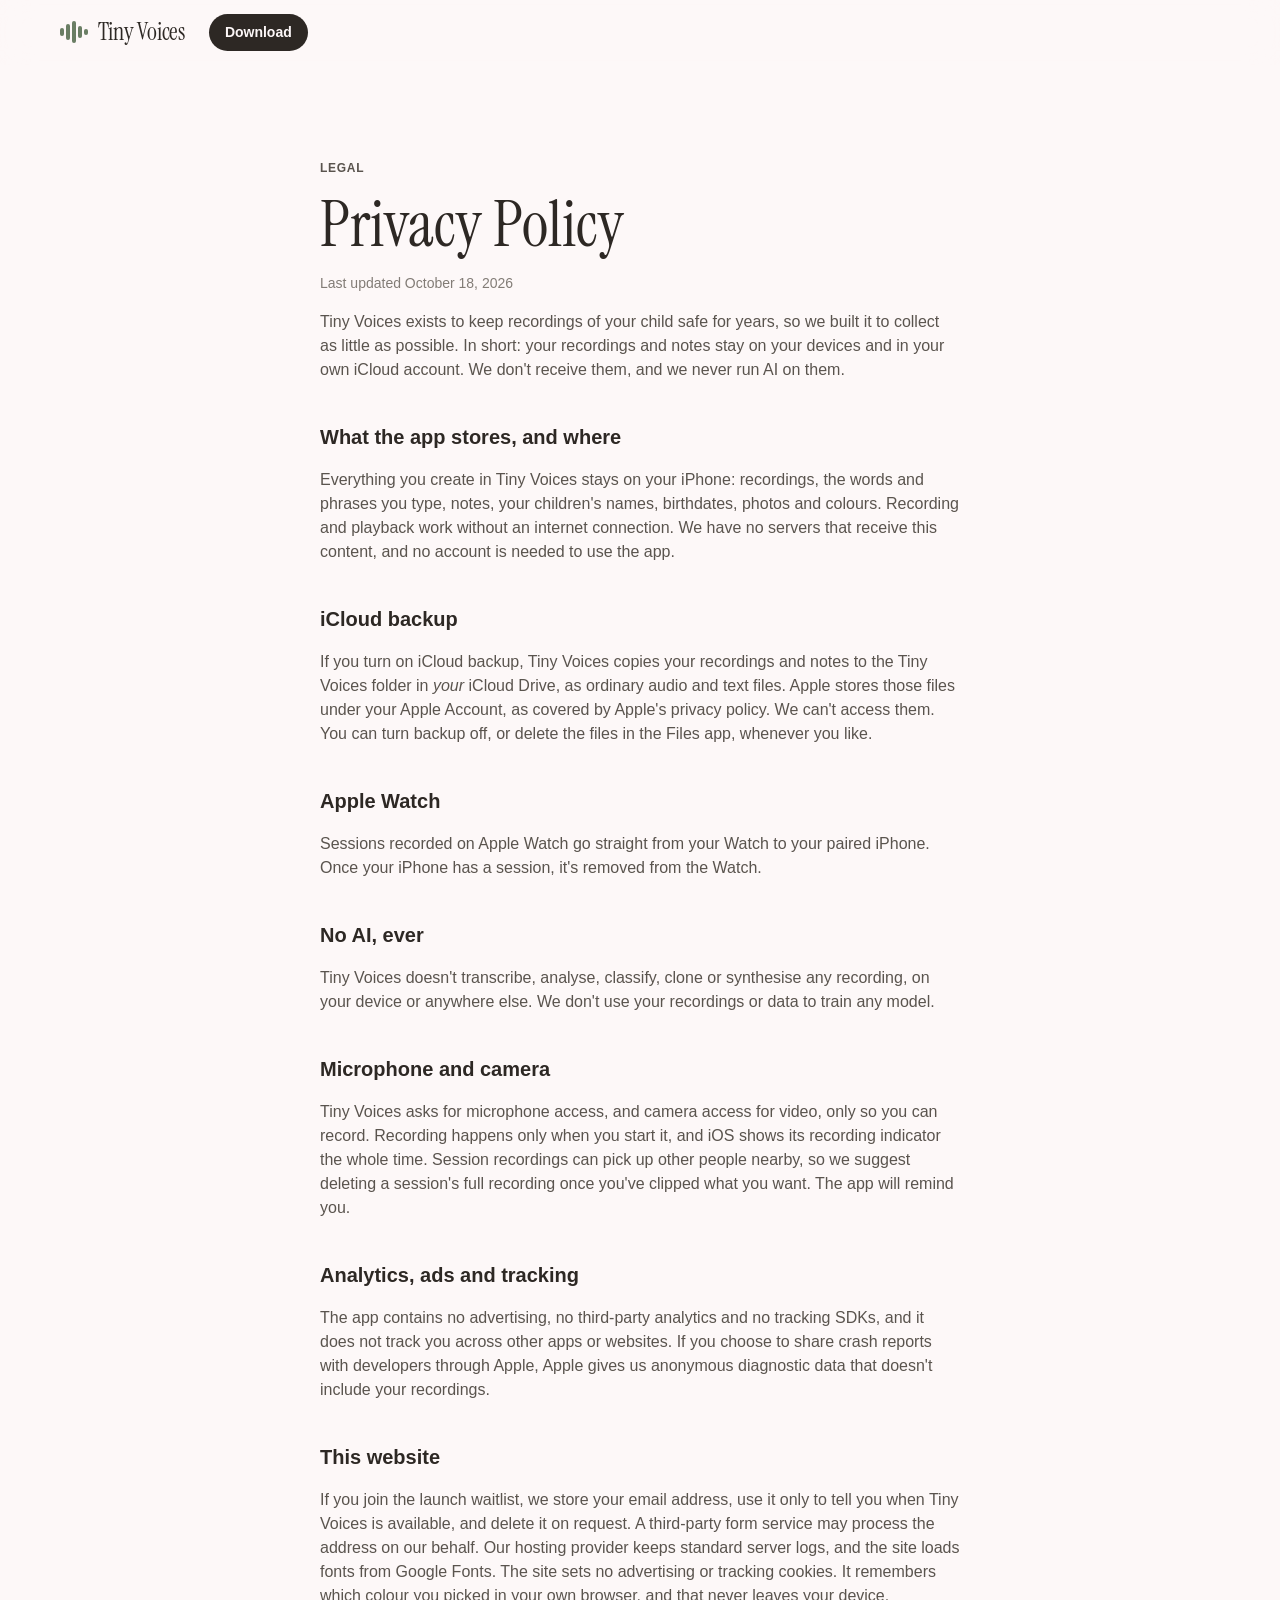
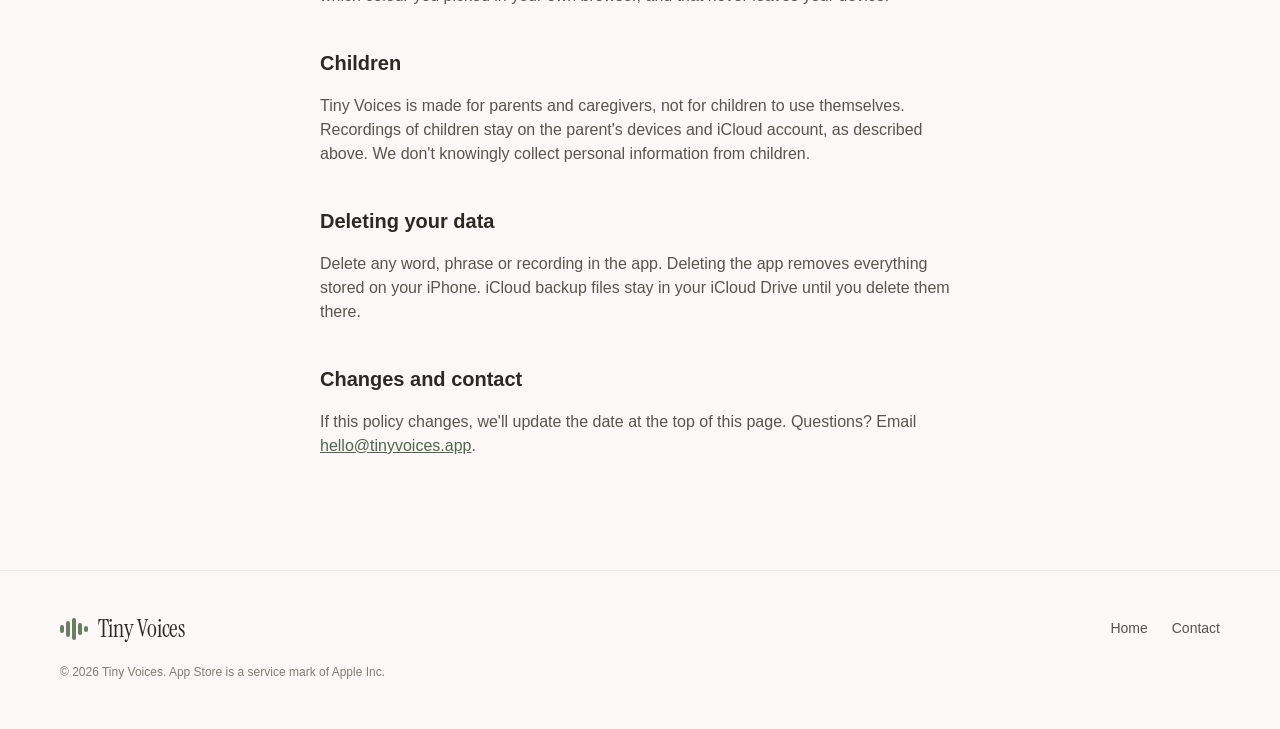
==== privacy.html @ e21d2ef2 "Initial Tiny Voices marketing micro-site Static one-pager (hero, how it works, features, privacy pro" ====
<!doctype html>
<html lang="en" data-child-theme="sage">
<head>
  <meta charset="utf-8">
  <meta name="viewport" content="width=device-width, initial-scale=1">
  <title>Privacy Policy · Tiny Voices</title>
  <meta name="description" content="How Tiny Voices handles your family's recordings and data.">
  <link rel="icon" href="assets/favicon.svg" type="image/svg+xml">
  <link rel="preconnect" href="https://fonts.googleapis.com">
  <link rel="preconnect" href="https://fonts.gstatic.com" crossorigin>
  <link href="https://fonts.googleapis.com/css2?family=Instrument+Serif:ital@0;1&display=swap" rel="stylesheet">
  <link rel="stylesheet" href="assets/tokens.css">
  <link rel="stylesheet" href="assets/site.css">
</head>
<body>
  <!-- Draft written from the product docs (PRD-008, ADR-0006, ADR-0008). Have it reviewed before the App Store submission. -->
  <header class="nav is-scrolled">
    <div class="wrap nav__inner">
      <a class="brand" href="index.html" aria-label="Tiny Voices home">
        <span class="brand__mark" aria-hidden="true"><i></i><i></i><i></i><i></i><i></i></span>
        <span class="brand__name">Tiny Voices</span>
      </a>
      <a class="nav__cta js-appstore" href="#">Download</a>
    </div>
  </header>

  <main class="legal">
    <div class="wrap legal__inner">
      <p class="eyebrow">Legal</p>
      <h1>Privacy Policy</h1>
      <p class="updated">Last updated October 18, 2026</p>

      <p>Tiny Voices exists to keep recordings of your child safe for years, so we built it to collect as little as possible. In short: your recordings and notes stay on your devices and in your own iCloud account. We don't receive them, and we never run AI on them.</p>

      <h2>What the app stores, and where</h2>
      <p>Everything you create in Tiny Voices stays on your iPhone: recordings, the words and phrases you type, notes, your children's names, birthdates, photos and colours. Recording and playback work without an internet connection. We have no servers that receive this content, and no account is needed to use the app.</p>

      <h2>iCloud backup</h2>
      <p>If you turn on iCloud backup, Tiny Voices copies your recordings and notes to the Tiny Voices folder in <em>your</em> iCloud Drive, as ordinary audio and text files. Apple stores those files under your Apple Account, as covered by Apple's privacy policy. We can't access them. You can turn backup off, or delete the files in the Files app, whenever you like.</p>

      <h2>Apple Watch</h2>
      <p>Sessions recorded on Apple Watch go straight from your Watch to your paired iPhone. Once your iPhone has a session, it's removed from the Watch.</p>

      <h2>No AI, ever</h2>
      <p>Tiny Voices doesn't transcribe, analyse, classify, clone or synthesise any recording, on your device or anywhere else. We don't use your recordings or data to train any model.</p>

      <h2>Microphone and camera</h2>
      <p>Tiny Voices asks for microphone access, and camera access for video, only so you can record. Recording happens only when you start it, and iOS shows its recording indicator the whole time. Session recordings can pick up other people nearby, so we suggest deleting a session's full recording once you've clipped what you want. The app will remind you.</p>

      <h2>Analytics, ads and tracking</h2>
      <p>The app contains no advertising, no third-party analytics and no tracking SDKs, and it does not track you across other apps or websites. If you choose to share crash reports with developers through Apple, Apple gives us anonymous diagnostic data that doesn't include your recordings.</p>

      <h2>This website</h2>
      <p>If you join the launch waitlist, we store your email address, use it only to tell you when Tiny Voices is available, and delete it on request. A third-party form service may process the address on our behalf. Our hosting provider keeps standard server logs, and the site loads fonts from Google Fonts. The site sets no advertising or tracking cookies. It remembers which colour you picked in your own browser, and that never leaves your device.</p>

      <h2>Children</h2>
      <p>Tiny Voices is made for parents and caregivers, not for children to use themselves. Recordings of children stay on the parent's devices and iCloud account, as described above. We don't knowingly collect personal information from children.</p>

      <h2>Deleting your data</h2>
      <p>Delete any word, phrase or recording in the app. Deleting the app removes everything stored on your iPhone. iCloud backup files stay in your iCloud Drive until you delete them there.</p>

      <h2>Changes and contact</h2>
      <p>If this policy changes, we'll update the date at the top of this page. Questions? Email <a class="js-contact"><span class="js-contact-text">us</span></a>.</p>
    </div>
  </main>

  <footer class="footer">
    <div class="wrap footer__inner">
      <a class="brand" href="index.html" aria-label="Tiny Voices home">
        <span class="brand__mark" aria-hidden="true"><i></i><i></i><i></i><i></i><i></i></span>
        <span class="brand__name">Tiny Voices</span>
      </a>
      <nav class="footer__links" aria-label="Footer">
        <a href="index.html">Home</a>
        <a class="js-contact" href="#">Contact</a>
      </nav>
      <p class="footer__fine">© 2026 Tiny Voices. App Store is a service mark of Apple Inc.</p>
    </div>
  </footer>

  <script src="assets/config.js"></script>
  <script src="assets/main.js"></script>
</body>
</html>
---- assets/tokens.css ----
/*
 * Tiny Voices design tokens, as CSS custom properties.
 * Source: nickm717/tiny-voices-context → design/design-tokens.json (exported from Figma).
 * The Figma file is authoritative; re-sync this file when the tokens change.
 */

:root {
  /* Surface */
  --surface-background: #FDF8F8;
  --surface-primary: #FFFEFA;
  --surface-sunken: #F5F2EE;
  --surface-fill: #EEEBE6;
  --surface-fill-strong: #E3E0DB;

  /* Border */
  --border-default: #E2DED9;
  --border-subtle: #EEEBE6;

  /* Text */
  --text-primary: #2D2824;
  --text-secondary: #5A544E;
  --text-muted: #827C76;
  --text-faint: #AAA59E;
  --text-on-action: #FDF8F8;

  /* Action */
  --action-primary: #2D2824;
  --action-primary-hover: #413C37;
  --action-primary-pressed: #504B46;
  --action-secondary: #EEEBE6;
  --action-secondary-hover: #E3E0DB;

  /* Status */
  --status-positive-fg: #487E54;
  --status-positive-bg: #E8F4EA;
  --status-attention-fg: #94702A;
  --status-attention-bg: #F8F0DE;
  --status-info-fg: #5276A4;
  --status-info-bg: #E6F0FC;
  --status-neutral-fg: #736E68;
  --status-neutral-bg: #EEECE8;

  /* Recording */
  --recording-active: #D2584A;
  --recording-active-bg: #FCE8E4;

  /* Spacing (pt → px) */
  --s-2: 2px; --s-4: 4px; --s-6: 6px; --s-8: 8px; --s-12: 12px; --s-16: 16px;
  --s-20: 20px; --s-24: 24px; --s-32: 32px; --s-40: 40px; --s-48: 48px; --s-64: 64px;

  /* Radius */
  --r-xs: 4px; --r-sm: 8px; --r-md: 12px; --r-lg: 16px; --r-xl: 20px; --r-full: 9999px;

  /* Type: SF Pro, as in the app */
  --font-sf: -apple-system, BlinkMacSystemFont, "SF Pro Text", "SF Pro Display", "Helvetica Neue", Helvetica, Arial, sans-serif;
}

/* Child theme: sage (default) / rose / slate. Named for colours, as in the app (ChildTheme). */
:root,
[data-child-theme="sage"] {
  --accent-primary: #6A7E64;
  --accent-primary-light: #E0E8DE;
  --accent-wash: #F2F6F1;
  --accent-secondary: #8E826E;
  --accent-on-surface: #52644E;
  --accent-ring: #889E82;
  --accent-badge-bg: #E8F0E6;
  --accent-badge-fg: #445840;
  --accent-waveform: #788E72;
}
[data-child-theme="rose"] {
  --accent-primary: #AC767C;
  --accent-primary-light: #F2E4E6;
  --accent-wash: #FAF3F4;
  --accent-secondary: #8C7E84;
  --accent-on-surface: #945C64;
  --accent-ring: #C0929A;
  --accent-badge-bg: #F6EAEC;
  --accent-badge-fg: #824E56;
  --accent-waveform: #B08088;
}
[data-child-theme="slate"] {
  --accent-primary: #68829E;
  --accent-primary-light: #E0EAF4;
  --accent-wash: #F1F5FA;
  --accent-secondary: #76828E;
  --accent-on-surface: #4E6884;
  --accent-ring: #86A2BE;
  --accent-badge-bg: #E6EEF8;
  --accent-badge-fg: #3E5874;
  --accent-waveform: #708EAC;
}

/* Dark appearance. Core tokens have dark values; the child-theme accents are light-only
   in the token export, so the tinted surfaces are mixed against the dark background. */
@media (prefers-color-scheme: dark) {
  :root {
    --surface-background: #1A1816;
    --surface-primary: #22201C;
    --surface-sunken: #161412;
    --surface-fill: #2C2A24;
    --surface-fill-strong: #38352F;
    --border-default: #38352F;
    --border-subtle: #2C2A24;
    --text-primary: #F5F2EE;
    --text-secondary: #BEB9B2;
    --text-muted: #8C8780;
    --text-faint: #64605A;
    --text-on-action: #1A1816;
    --action-primary: #F5F2EE;
    --action-primary-hover: #E1DCD6;
    --action-primary-pressed: #CDC8C2;
    --action-secondary: #2C2A24;
    --action-secondary-hover: #38352F;
    --status-positive-fg: #6EB478;
    --status-positive-bg: #1C2A1E;
    --status-attention-fg: #C8A555;
    --status-attention-bg: #2A2418;
    --status-info-fg: #82A8D2;
    --status-info-bg: #1A222E;
    --status-neutral-fg: #9B9690;
    --status-neutral-bg: #282622;
    --recording-active: #DC6456;
    --recording-active-bg: #321C18;
  }
  :root, [data-child-theme] {
    --accent-primary-light: color-mix(in srgb, var(--accent-primary) 30%, #1A1816);
    --accent-wash: color-mix(in srgb, var(--accent-primary) 12%, #1A1816);
    --accent-badge-bg: color-mix(in srgb, var(--accent-primary) 24%, #1A1816);
    --accent-badge-fg: color-mix(in srgb, var(--accent-primary) 45%, #F5F2EE);
    --accent-on-surface: color-mix(in srgb, var(--accent-primary) 55%, #F5F2EE);
  }
}
---- assets/site.css ----
/* Tiny Voices marketing site. Tokens come from tokens.css. */

*, *::before, *::after { box-sizing: border-box; }
html { scroll-behavior: smooth; -webkit-text-size-adjust: 100%; }
body {
  margin: 0;
  background: var(--surface-background);
  color: var(--text-primary);
  font-family: var(--font-sf);
  font-size: 16px;
  line-height: 1.5;
  -webkit-font-smoothing: antialiased;
  overflow-x: hidden;
  transition: background-color .4s ease;
}
img, svg { display: block; max-width: 100%; }
a { color: inherit; }
button { font: inherit; color: inherit; }
:focus-visible { outline: 2px solid var(--accent-primary); outline-offset: 3px; border-radius: 6px; }

:root {
  --serif: "Instrument Serif", "Iowan Old Style", Georgia, serif;
  --wrap: 1160px;
  --gutter: clamp(16px, 4vw, 40px);
  --ease: cubic-bezier(.2, .7, .2, 1);
}

.wrap { width: 100%; max-width: calc(var(--wrap) + var(--gutter) * 2); margin: 0 auto; padding: 0 var(--gutter); }
.skip { position: absolute; left: -9999px; top: 8px; background: var(--action-primary); color: var(--text-on-action); padding: 8px 12px; border-radius: var(--r-sm); z-index: 100; }
.skip:focus { left: 8px; }

/* ---------- Type ---------- */
.eyebrow {
  margin: 0 0 var(--s-16);
  font-size: 12px; line-height: 1.33; font-weight: 600; letter-spacing: .06em; text-transform: uppercase;
  color: var(--accent-on-surface);
}
.display, .title {
  font-family: var(--serif); font-weight: 400; margin: 0;
  letter-spacing: -.015em; text-wrap: balance;
}
.display { font-size: clamp(48px, 7.4vw, 92px); line-height: .98; }
.title { font-size: clamp(36px, 4.6vw, 58px); line-height: 1.02; }
.title--xl { font-size: clamp(40px, 5.6vw, 72px); }
.display em, .title em, .why__quote em { font-style: italic; color: var(--accent-on-surface); transition: color .4s ease; }
.lede { font-size: clamp(17px, 1.6vw, 20px); line-height: 1.55; color: var(--text-secondary); max-width: 34em; margin: var(--s-24) 0 0; }

/* ---------- Nav ---------- */
.nav {
  position: sticky; top: 0; z-index: 50;
  background: color-mix(in srgb, var(--surface-background) 78%, transparent);
  backdrop-filter: saturate(1.4) blur(16px); -webkit-backdrop-filter: saturate(1.4) blur(16px);
  border-bottom: 1px solid transparent; transition: border-color .3s;
}
.nav.is-scrolled { border-bottom-color: var(--border-subtle); }
.nav__inner { display: flex; align-items: center; gap: var(--s-24); height: 64px; }
.brand { display: inline-flex; align-items: center; gap: 10px; text-decoration: none; }
.brand__name { font-family: var(--serif); font-size: 24px; letter-spacing: -.01em; }
.brand__mark { display: inline-flex; align-items: center; gap: 2.5px; height: 22px; }
.brand__mark i { display: block; width: 3.5px; border-radius: 3px; background: var(--accent-primary); transition: background .4s; }
.brand__mark i:nth-child(1) { height: 8px; } .brand__mark i:nth-child(2) { height: 16px; }
.brand__mark i:nth-child(3) { height: 22px; } .brand__mark i:nth-child(4) { height: 12px; }
.brand__mark i:nth-child(5) { height: 6px; }
.nav__links { display: flex; gap: var(--s-24); margin-left: auto; }
.nav__links a { text-decoration: none; font-size: 14px; color: var(--text-secondary); transition: color .2s; }
.nav__links a:hover { color: var(--text-primary); }
.nav__cta {
  text-decoration: none; font-size: 14px; font-weight: 600;
  padding: 8px 16px; border-radius: var(--r-full);
  background: var(--action-primary); color: var(--text-on-action);
  transition: background .2s, transform .2s var(--ease);
}
.nav__cta:hover { background: var(--action-primary-hover); }
.nav__cta:active { transform: scale(.97); }
@media (max-width: 720px) { .nav__links { display: none; } .nav__cta { margin-left: auto; } }

/* ---------- Hero ---------- */
.hero { position: relative; padding: clamp(32px, 6vw, 72px) 0 var(--s-48); overflow: hidden; }
.hero__glow {
  position: absolute; inset: -20% -10% auto 30%; height: 900px; pointer-events: none;
  background:
    radial-gradient(closest-side at 60% 40%, color-mix(in srgb, var(--accent-primary-light) 90%, transparent), transparent 72%),
    radial-gradient(closest-side at 30% 70%, color-mix(in srgb, var(--recording-active-bg) 70%, transparent), transparent 70%);
  filter: blur(10px); transition: background .5s ease;
}
.hero__grid { position: relative; display: grid; grid-template-columns: 1.08fr 1fr; gap: var(--s-48); align-items: center; }
.hero__actions { display: flex; flex-wrap: wrap; align-items: center; gap: var(--s-24); margin-top: var(--s-32); }
.appstore { display: inline-block; border-radius: 10px; transition: transform .2s var(--ease), box-shadow .2s; }
.appstore img { height: 50px; width: auto; }
.appstore:hover { transform: translateY(-2px); box-shadow: 0 10px 24px -10px rgba(45,40,36,.5); }
.textlink { font-weight: 500; text-decoration: none; color: var(--accent-on-surface); border-bottom: 1px solid color-mix(in srgb, currentColor 35%, transparent); padding-bottom: 2px; }
.textlink:hover { border-bottom-color: currentColor; }
.textlink span { display: inline-block; transition: transform .2s var(--ease); }
.textlink:hover span { transform: translateX(3px); }

.theme-pick { display: flex; align-items: center; gap: var(--s-8); margin-top: var(--s-40); }
.theme-pick__label { font-size: 13px; color: var(--text-muted); margin-right: var(--s-4); }
.swatch {
  width: 30px; height: 30px; padding: 0; border-radius: 50%; border: 0; background: transparent; cursor: pointer;
  display: grid; place-items: center; box-shadow: inset 0 0 0 1.5px var(--border-default); transition: box-shadow .2s, transform .2s var(--ease);
}
.swatch span { width: 20px; height: 20px; border-radius: 50%; background: var(--c); }
.swatch:hover { transform: scale(1.08); }
.swatch[aria-checked="true"] { box-shadow: inset 0 0 0 2px var(--c, var(--accent-primary)); }
.swatch[data-theme="sage"] { --c: #6A7E64; } .swatch[data-theme="rose"] { --c: #AC767C; } .swatch[data-theme="slate"] { --c: #68829E; }

.hero__stage { position: relative; height: 640px; display: grid; place-items: center; }
.phone--hero { transform: rotate(4deg); animation: bob 7s ease-in-out infinite; }
@keyframes bob { 0%,100% { transform: rotate(4deg) translateY(0); } 50% { transform: rotate(3deg) translateY(-10px); } }

.float-card {
  position: absolute; margin: 0; display: flex; align-items: center; gap: 12px;
  padding: 12px 16px 12px 12px; border-radius: var(--r-lg);
  background: var(--surface-primary); border: 1px solid var(--border-subtle);
  box-shadow: 0 1px 2px rgba(45,40,36,.05), 0 18px 40px -16px rgba(45,40,36,.28);
  z-index: 3;
}
.float-card__word { font-family: var(--serif); font-size: 22px; line-height: 1.1; }
.float-card__meta { display: flex; align-items: center; gap: 6px; font-size: 12px; color: var(--text-muted); margin-top: 4px; }
.float-card--a { left: -6%; top: 70%; animation: drift 8s ease-in-out infinite; }
.float-card--b { right: -8%; top: 30%; animation: drift 9s ease-in-out -3s infinite; }
.float-card--c { left: 4%; top: 12%; padding: 10px 14px; animation: drift 10s ease-in-out -5s infinite; }
.float-card--c .float-card__meta { margin: 0; }
@keyframes drift { 0%,100% { translate: 0 0; } 50% { translate: 0 -12px; } }

.badge {
  display: inline-block; font-size: 11px; font-weight: 600; line-height: 1; padding: 4px 7px; border-radius: var(--r-full);
  background: var(--accent-badge-bg); color: var(--accent-badge-fg);
}
.badge--info { background: var(--status-info-bg); color: var(--status-info-fg); }

/* Play button */
.play {
  flex: none; width: 36px; height: 36px; border-radius: 50%; border: 0; padding: 0; cursor: default;
  background: var(--accent-primary-light); display: grid; place-items: center; transition: background .4s;
}
.play span { width: 0; height: 0; margin-left: 3px; border-style: solid; border-width: 7px 0 7px 11px; border-color: transparent transparent transparent var(--accent-on-surface); }
.play--on { background: var(--accent-primary); }
.play--on span { margin: 0; width: 10px; height: 12px; border: 0; border-left: 3.5px solid var(--text-on-action); border-right: 3.5px solid var(--text-on-action); }

/* Entry strip */
.entry-strip {
  list-style: none; margin: var(--s-32) 0 0; padding: 14px 20px;
  display: flex; flex-wrap: wrap; align-items: center; gap: 10px 28px;
  border: 1px solid var(--border-default); border-radius: var(--r-full);
  background: color-mix(in srgb, var(--surface-primary) 70%, transparent);
  font-size: 14px; font-weight: 500; color: var(--text-secondary);
}
.entry-strip li { display: inline-flex; align-items: center; gap: 8px; }
.entry-strip .ico { color: var(--accent-on-surface); }
.entry-strip__note { margin-left: auto; font-family: var(--serif); font-style: italic; font-size: 19px; font-weight: 400; color: var(--text-primary); }
@media (max-width: 720px) { .entry-strip { border-radius: var(--r-xl); } .entry-strip__note { margin-left: 0; width: 100%; } }

/* ---------- Why ---------- */
.why { padding: clamp(72px, 12vw, 160px) 0; }
.why__inner { max-width: 980px; text-align: center; }
.why__quote { font-family: var(--serif); font-size: clamp(30px, 4vw, 50px); line-height: 1.14; letter-spacing: -.01em; margin: 0; text-wrap: balance; }
.why__body { color: var(--text-secondary); font-size: 18px; max-width: 36em; margin: var(--s-32) auto 0; }

/* ---------- Section head ---------- */
.section-head { max-width: 720px; margin-bottom: var(--s-48); }

/* ---------- How ---------- */
.how { padding: var(--s-64) 0 clamp(72px, 10vw, 140px); }
.steps { list-style: none; margin: 0; padding: 0; display: grid; grid-template-columns: repeat(3, 1fr); gap: var(--s-24); }
.step {
  position: relative; padding: var(--s-24); border-radius: 28px;
  background: var(--surface-primary); border: 1px solid var(--border-subtle);
}
.step h3 { font-size: 20px; line-height: 1.25; font-weight: 600; margin: var(--s-8) 0 var(--s-8); }
.step p { margin: 0; color: var(--text-secondary); font-size: 15px; }
.step__n { font-family: var(--serif); font-style: italic; font-size: 20px; color: var(--accent-on-surface); }
.step__art {
  height: 190px; border-radius: var(--r-xl); margin-bottom: var(--s-20);
  background: var(--accent-wash); display: grid; place-items: center; position: relative; overflow: hidden; transition: background .4s;
}
.tap-btn { width: 76px; height: 76px; border-radius: 50%; background: var(--recording-active); display: grid; place-items: center; color: #fff; position: relative; z-index: 1; box-shadow: 0 10px 24px -8px color-mix(in srgb, var(--recording-active) 70%, transparent); }
.tap-btn .ico { width: 28px; height: 28px; }
.tap-ring { position: absolute; width: 76px; height: 76px; border-radius: 50%; border: 2px solid var(--recording-active); animation: ring 2.4s var(--ease) infinite; }
@keyframes ring { from { transform: scale(1); opacity: .7; } to { transform: scale(2.2); opacity: 0; } }
.field { width: 78%; background: var(--surface-primary); border: 1.5px solid var(--accent-primary); border-radius: var(--r-md); padding: 10px 14px; display: flex; flex-direction: column; box-shadow: 0 0 0 4px color-mix(in srgb, var(--accent-primary) 16%, transparent); }
.field__label { font-size: 11px; color: var(--text-muted); }
.field__val { font-size: 17px; font-weight: 500; }
.caret { display: inline-block; width: 2px; height: 18px; background: var(--accent-primary); margin-left: 2px; vertical-align: -3px; animation: blink 1s steps(1) infinite; }
@keyframes blink { 50% { opacity: 0; } }
.step__art--name { grid-template-rows: auto auto; align-content: center; gap: 14px; }
.seg { display: inline-flex; background: var(--surface-fill); border-radius: 9px; padding: 2px; font-size: 13px; font-weight: 500; justify-self: center; }
.seg span { padding: 5px 16px; border-radius: 7px; color: var(--text-secondary); }
.seg .is-on { background: var(--surface-primary); color: var(--text-primary); box-shadow: 0 1px 3px rgba(0,0,0,.1); }
.row-mini { width: 86%; display: flex; align-items: center; gap: 12px; background: var(--surface-primary); padding: 12px; border-radius: var(--r-lg); box-shadow: 0 10px 30px -14px rgba(45,40,36,.3); }
.row-mini b { display: block; font-weight: 600; font-size: 16px; } .row-mini small { color: var(--text-muted); font-size: 12px; }
.row-mini .mini-wave { margin-left: auto; }
@media (max-width: 900px) { .steps { grid-template-columns: 1fr; } }

/* ---------- Waveforms ---------- */
.wave, .mini-wave { display: flex; align-items: center; gap: 3px; }
.wave i, .mini-wave i { display: block; flex: none; width: 3px; border-radius: 3px; background: var(--accent-waveform); height: calc(var(--h) * 100%); transition: background .4s; }
.mini-wave { height: 22px; gap: 2px; }
.mini-wave i { width: 2.5px; }
.wave--live i, .mini-wave--live i { animation: eq 1.1s ease-in-out infinite alternate; animation-delay: var(--d); transform-origin: center; }
@keyframes eq { from { transform: scaleY(.35); } to { transform: scaleY(1); } }
@media (prefers-reduced-motion: reduce) {
  *, *::before, *::after { animation: none !important; transition: none !important; }
  html { scroll-behavior: auto; }
}

/* ---------- Phone mockup ---------- */
.phone {
  --pw: 300px;
  position: relative; width: var(--pw); aspect-ratio: 9 / 19.5; flex: none;
  border-radius: 52px; padding: 11px;
  background: linear-gradient(145deg, #4a4540, #1d1a17 40%, #34302b);
  box-shadow: 0 0 0 1.5px #0f0d0b, inset 0 0 0 1.5px rgba(255,255,255,.12), 0 50px 80px -30px rgba(45,40,36,.55), 0 30px 40px -30px rgba(45,40,36,.4);
}
.phone__screen {
  position: relative; width: 100%; height: 100%; border-radius: 42px; overflow: hidden;
  background: var(--surface-background); color: var(--text-primary);
  font-size: 13px; line-height: 1.35;
  display: flex; flex-direction: column;
}
.statusbar { display: flex; align-items: center; justify-content: space-between; height: 46px; padding: 0 26px 0 30px; font-weight: 600; font-size: 14px; flex: none; }
.statusbar span:first-child { width: 50px; }
.statusbar--light { color: #fff; }
.island { width: 92px; height: 27px; border-radius: 20px; background: #000; display: flex; align-items: center; justify-content: space-between; padding: 0 10px; }
.island--live { width: 112px; }
.island .rec__dot { width: 7px; height: 7px; }
.island .mini-wave { height: 12px; }
.island .mini-wave i { width: 2px; animation: eq .9s ease-in-out infinite alternate; animation-delay: var(--d); }
.sb-icons { width: 50px; height: 11px; background:
  linear-gradient(currentColor, currentColor) 0 100% / 3px 40% no-repeat,
  linear-gradient(currentColor, currentColor) 4.5px 100% / 3px 60% no-repeat,
  linear-gradient(currentColor, currentColor) 9px 100% / 3px 80% no-repeat,
  linear-gradient(currentColor, currentColor) 13.5px 100% / 3px 100% no-repeat;
  position: relative; }
.sb-icons::after { content: ""; position: absolute; right: 0; top: 0; width: 22px; height: 11px; border-radius: 3px; border: 1.2px solid currentColor; opacity: .9; background: linear-gradient(currentColor, currentColor) 1.5px 1.5px / 15px 6px no-repeat; }

.avatar { width: 24px; height: 24px; border-radius: 50%; display: inline-grid; place-items: center; background: var(--accent-primary); color: var(--text-on-action); font-weight: 600; font-size: 12px; transition: background .4s; }
.avatar--lg { width: 38px; height: 38px; font-size: 16px; }

/* Recording screen */
.screen-record { align-items: center; }
.rec__top { margin-top: 10px; }
.rec__child { display: inline-flex; align-items: center; gap: 8px; padding: 4px 12px 4px 4px; border-radius: var(--r-full); background: var(--surface-fill); font-weight: 500; font-size: 13px; }
.rec__label { margin-top: 64px; display: flex; align-items: center; gap: 8px; font-weight: 600; color: var(--recording-active); font-size: 15px; }
.rec__dot { display: inline-block; width: 9px; height: 9px; border-radius: 50%; background: var(--recording-active); animation: pulse 1.4s ease-in-out infinite; }
@keyframes pulse { 50% { opacity: .35; } }
.rec__time { font-size: 54px; font-weight: 300; letter-spacing: -.02em; font-variant-numeric: tabular-nums; margin-top: 4px; }
.screen-record .wave { height: 96px; margin-top: 24px; gap: 3.5px; }
.screen-record .wave i { width: 3.5px; }
.rec__hint { margin-top: 28px; color: var(--text-muted); font-size: 13px; }
.rec__stop { margin-top: auto; margin-bottom: 44px; width: 74px; height: 74px; border-radius: 50%; border: 4px solid var(--border-default); display: grid; place-items: center; }
.rec__stop span { width: 28px; height: 28px; border-radius: 7px; background: var(--recording-active); }

/* Lock screen */
.screen-lock {
  color: #fff;
  background:
    radial-gradient(120% 70% at 20% 10%, color-mix(in srgb, var(--accent-primary) 90%, #fff 10%), transparent 60%),
    radial-gradient(90% 60% at 90% 80%, color-mix(in srgb, var(--accent-secondary) 85%, #000 10%), transparent 70%),
    linear-gradient(170deg, var(--accent-on-surface), #2D2824);
  align-items: center; text-align: center; transition: background .5s;
}
.lock__date { margin-top: 14px; font-size: 15px; font-weight: 500; opacity: .9; }
.lock__time { font-size: 84px; font-weight: 600; line-height: 1; letter-spacing: -.02em; margin-top: 2px; }
.lock__widgets { display: flex; gap: 10px; margin-top: 16px; }
.lock__widget { background: rgba(255,255,255,.22); backdrop-filter: blur(8px); border-radius: 18px; display: flex; align-items: center; gap: 10px; text-align: left; }
.lock__widget--round { width: 60px; height: 60px; border-radius: 50%; justify-content: center; outline: 2px solid rgba(255,255,255,.75); outline-offset: -5px; }
.lock__widget--wide { height: 60px; padding: 0 14px; }
.lock__widget b { display: block; font-size: 13px; } .lock__widget small { font-size: 12px; opacity: .85; }
.lock__notif { margin-top: auto; width: calc(100% - 20px); display: flex; align-items: center; gap: 10px; text-align: left; padding: 12px; border-radius: 22px; background: color-mix(in srgb, var(--surface-primary) 82%, transparent); color: var(--text-primary); backdrop-filter: blur(14px); box-shadow: 0 10px 30px -10px rgba(0,0,0,.35); animation: notif 6s var(--ease) infinite; }
.lock__notif b { display: block; font-size: 13px; } .lock__notif small { font-size: 12px; color: var(--text-muted); }
@keyframes notif { 0%, 8% { opacity: 0; transform: translateY(14px) scale(.96); } 16%, 86% { opacity: 1; transform: none; } 100% { opacity: 0; transform: translateY(-4px); } }
.app-ico { width: 36px; height: 36px; border-radius: 9px; background: var(--surface-background); display: grid; place-items: center; flex: none; border: 1px solid var(--border-subtle); }
.app-ico .brand__mark { height: 16px; gap: 2px; } .app-ico .brand__mark i { width: 2.5px; }
.app-ico .brand__mark i:nth-child(1){height:6px}.app-ico .brand__mark i:nth-child(2){height:11px}.app-ico .brand__mark i:nth-child(3){height:16px}.app-ico .brand__mark i:nth-child(4){height:9px}.app-ico .brand__mark i:nth-child(5){height:5px}
.lock__bottom { width: 100%; display: flex; justify-content: space-between; padding: 22px 40px 30px; }
.lock__btn { width: 46px; height: 46px; border-radius: 50%; background: rgba(0,0,0,.28); backdrop-filter: blur(8px); display: grid; place-items: center; }

/* Session screen */
.screen-session { padding-bottom: 20px; }
.sess__head { display: flex; justify-content: space-between; align-items: center; padding: 6px 18px; font-size: 15px; }
.textbtn { color: var(--accent-on-surface); font-weight: 500; min-width: 40px; }
.textbtn:last-child { text-align: right; }
.sess__timer { display: flex; align-items: center; justify-content: center; gap: 10px; margin-top: 26px; font-size: 44px; font-weight: 300; font-variant-numeric: tabular-nums; }
.sess__track { position: relative; margin: 26px 18px 0; height: 70px; padding: 0 4px; border-radius: var(--r-md); background: var(--surface-sunken); display: flex; align-items: center; overflow: hidden; }
.sess__track .wave { height: 46px; gap: 2.5px; }
.sess__track .wave i { width: 2.5px; }
.bm { position: absolute; top: 0; bottom: 0; width: 2px; background: var(--accent-on-surface); }
.bm::before { content: ""; position: absolute; top: 0; left: -5px; width: 12px; height: 14px; background: var(--accent-on-surface); clip-path: polygon(0 0, 100% 0, 100% 100%, 50% 72%, 0 100%); }
.bm--new { animation: pop 3s var(--ease) infinite; }
@keyframes pop { 0%, 30% { opacity: 0; transform: translateY(-8px); } 40%, 100% { opacity: 1; transform: none; } }
.sess__count { text-align: center; color: var(--text-muted); margin-top: 10px; font-size: 13px; }
.bookmark-btn { margin: 22px auto 0; display: flex; align-items: center; gap: 10px; padding: 18px 40px; border-radius: var(--r-full); border: 0; background: var(--accent-primary); color: var(--text-on-action); font-size: 17px; font-weight: 600; box-shadow: 0 10px 24px -10px var(--accent-primary); transition: background .4s; }
.sess__list { margin: auto 14px 0; background: var(--surface-primary); border-radius: var(--r-lg); border: 1px solid var(--border-subtle); }
.sess__row { display: flex; align-items: center; gap: 10px; padding: 12px 14px; font-weight: 500; }
.sess__row + .sess__row { border-top: 1px solid var(--border-subtle); }
.sess__row .ico { color: var(--accent-on-surface); }
.pill { margin-left: auto; font-size: 12px; font-weight: 600; padding: 4px 10px; border-radius: var(--r-full); background: var(--accent-primary-light); color: var(--accent-on-surface); }
.pill--done { background: var(--status-positive-bg); color: var(--status-positive-fg); }

/* Library */
.screen-library { position: relative; }
.lib__head { display: flex; align-items: center; gap: 10px; padding: 10px 18px 0; }
.lib__head small { display: block; color: var(--text-muted); font-size: 12px; }
.lib__head b { font-size: 26px; font-weight: 700; letter-spacing: -.01em; line-height: 1.1; }
.lib__search { margin: 14px 16px 0; padding: 9px 12px; border-radius: 11px; background: var(--surface-fill); color: var(--text-muted); display: flex; align-items: center; gap: 8px; }
.lib__chips { display: flex; gap: 6px; padding: 12px 16px 6px; }
.chip { font-size: 12px; font-weight: 500; padding: 5px 12px; border-radius: var(--r-full); border: 1px solid var(--border-default); color: var(--text-secondary); }
.chip.is-on { background: var(--action-primary); color: var(--text-on-action); border-color: transparent; }
.lib__list { list-style: none; margin: 0; padding: 0 16px; }
.lib__row { display: flex; align-items: center; gap: 12px; padding: 11px 0; border-bottom: 1px solid var(--border-subtle); }
.lib__row b { display: block; font-size: 15px; font-weight: 600; }
.lib__row small { color: var(--text-muted); font-size: 12px; }
.lib__row > div { min-width: 0; flex: 1; }
.lib__row b, .lib__row small { display: block; white-space: nowrap; overflow: hidden; text-overflow: ellipsis; }
.lib__row .dur, .lib__row .mini-wave { margin-left: auto; color: var(--text-muted); font-size: 12px; font-variant-numeric: tabular-nums; }
.lib__row .play { width: 32px; height: 32px; }
.lib__row.is-playing { background: linear-gradient(90deg, var(--accent-wash), transparent); margin: 0 -16px; padding-left: 16px; padding-right: 16px; }
.fabs { position: absolute; right: 16px; bottom: 82px; display: flex; gap: 10px; }
.fab { width: 52px; height: 52px; border-radius: 50%; display: grid; place-items: center; background: var(--accent-primary); color: var(--text-on-action); box-shadow: 0 10px 22px -8px rgba(45,40,36,.5); transition: background .4s; }
.fab--2 { background: var(--accent-primary-light); color: var(--accent-on-surface); }
.tabbar { position: absolute; left: 0; right: 0; bottom: 0; height: 70px; display: flex; justify-content: space-around; align-items: flex-start; padding-top: 12px; font-size: 10.5px; font-weight: 500; color: var(--text-faint); background: color-mix(in srgb, var(--surface-primary) 92%, transparent); border-top: 1px solid var(--border-subtle); }
.tabbar span { display: flex; flex-direction: column; align-items: center; gap: 4px; }
.tabbar span::before { content: ""; width: 22px; height: 18px; border-radius: 5px; background: currentColor; opacity: .55; }
.tabbar .is-on { color: var(--accent-on-surface); }
.tabbar .is-on::before { opacity: 1; }

/* Insights */
.screen-insights { padding: 0 14px; gap: 10px; }
.ins__title { font-size: 28px; font-weight: 700; letter-spacing: -.01em; padding: 6px 4px 2px; }
.ins__tiles, .ins__row { display: grid; grid-template-columns: 1fr 1fr; gap: 10px; }
.tile, .card { background: var(--surface-primary); border: 1px solid var(--border-subtle); border-radius: var(--r-lg); padding: 12px; }
.tile small, .card__label { display: block; font-size: 11px; color: var(--text-muted); font-weight: 500; }
.tile b { font-size: 30px; font-weight: 700; letter-spacing: -.02em; line-height: 1.15; }
.curve { width: 100%; height: 86px; color: var(--accent-primary); margin: 8px 0 4px; transition: color .4s; }
.card__foot { font-size: 11px; color: var(--text-muted); }
.card--first b { display: block; font-family: var(--serif); font-weight: 400; font-size: 24px; line-height: 1.15; margin: 4px 0 2px; }
.card--first small:last-child { font-size: 11px; color: var(--text-muted); }
.card--milestone { display: flex; flex-direction: column; gap: 6px; background: var(--surface-sunken); }
.card--milestone .badge { align-self: flex-start; }
.card--milestone small { color: var(--text-secondary); font-size: 12px; }

/* ---------- Watch ---------- */
.watch { position: relative; display: flex; flex-direction: column; align-items: center; }
.watch__band { width: 150px; height: 120px; background: linear-gradient(90deg, color-mix(in srgb, var(--accent-primary) 70%, #2D2824), var(--accent-primary) 50%, color-mix(in srgb, var(--accent-primary) 70%, #2D2824)); transition: background .4s; }
.watch__band--top { border-radius: 26px 26px 0 0; clip-path: polygon(6% 0, 94% 0, 100% 100%, 0 100%); }
.watch__band--bottom { border-radius: 0 0 26px 26px; clip-path: polygon(0 0, 100% 0, 94% 100%, 6% 100%); }
.watch__case { position: relative; width: 230px; height: 276px; border-radius: 62px; padding: 14px; background: linear-gradient(145deg, #5a554f, #1d1a17 45%, #3d3833); box-shadow: 0 0 0 1.5px #0f0d0b, inset 0 0 0 1.5px rgba(255,255,255,.12), 0 40px 60px -24px rgba(45,40,36,.55); margin: -6px 0; z-index: 1; }
.watch__crown { position: absolute; right: -9px; top: 72px; width: 12px; height: 42px; border-radius: 6px; background: linear-gradient(90deg, #2a2622, #6a645d); }
.watch__screen { width: 100%; height: 100%; border-radius: 48px; background: #000; color: #fff; display: flex; flex-direction: column; align-items: center; padding: 18px 16px; }
.w__top { width: 100%; display: flex; justify-content: space-between; font-size: 13px; font-weight: 600; padding: 0 8px; }
.w__child { color: var(--accent-ring); transition: color .4s; }
.w__timer { display: flex; align-items: center; gap: 8px; font-size: 34px; font-weight: 500; margin-top: 8px; font-variant-numeric: tabular-nums; }
.wave--watch { height: 34px; margin-top: 6px; }
.wave--watch i { background: var(--accent-ring); }
.w__btn { margin-top: 12px; width: 70px; height: 70px; border-radius: 50%; background: var(--accent-primary); display: grid; place-items: center; color: #fff; transition: background .4s; }
.w__btn .ico { width: 28px; height: 28px; }
.w__count { font-size: 12px; color: rgba(255,255,255,.6); margin-top: 8px; }

/* ---------- Features ---------- */
.features { padding-bottom: var(--s-64); }
.feature { display: grid; grid-template-columns: 1fr 1fr; gap: clamp(32px, 6vw, 96px); align-items: center; padding-top: clamp(48px, 8vw, 110px); padding-bottom: clamp(48px, 8vw, 110px); }
.feature + .feature { border-top: 1px solid var(--border-subtle); }
.feature__copy p:not(.eyebrow) { color: var(--text-secondary); font-size: 17px; max-width: 32em; margin: var(--s-24) 0 0; }
.feature__art {
  position: relative; display: grid; place-items: center; padding: clamp(32px, 5vw, 56px) 0; border-radius: 36px;
  background: radial-gradient(80% 70% at 50% 45%, var(--accent-primary-light), var(--accent-wash) 70%);
  transition: background .5s;
}
.feature--flip .feature__copy { order: 2; }
.ticks { list-style: none; padding: 0; margin: var(--s-24) 0 0; display: grid; gap: 10px; }
.ticks li { position: relative; padding-left: 30px; font-weight: 500; }
.ticks li::before { content: ""; position: absolute; left: 0; top: 2px; width: 20px; height: 20px; border-radius: 50%; background: var(--accent-badge-bg); transition: background .4s; }
.ticks li::after { content: ""; position: absolute; left: 6px; top: 7.5px; width: 8px; height: 4.5px; border-left: 2px solid var(--accent-badge-fg); border-bottom: 2px solid var(--accent-badge-fg); transform: rotate(-45deg); }
@media (max-width: 900px) {
  .feature { grid-template-columns: 1fr; }
  .feature--flip .feature__copy { order: 0; }
}

/* ---------- Promise ---------- */
.promise {
  --pbg: #23201C;
  background: var(--pbg); color: #F5F2EE; padding: clamp(80px, 11vw, 150px) 0; position: relative; overflow: hidden;
}
.promise::before { content: ""; position: absolute; inset: auto -10% -40% 40%; height: 600px; background: radial-gradient(closest-side, color-mix(in srgb, var(--accent-primary) 45%, transparent), transparent); filter: blur(20px); opacity: .6; transition: background .5s; }
.promise .eyebrow { color: var(--accent-ring); }
.promise .title em { color: var(--accent-ring); }
.promise__grid { position: relative; display: grid; grid-template-columns: 1.1fr 1fr; gap: clamp(40px, 6vw, 96px); align-items: center; }
.promise__copy > p:not(.eyebrow) { color: #BEB9B2; font-size: 17px; max-width: 32em; margin: var(--s-24) 0 0; }
.vows { list-style: none; margin: var(--s-32) 0 0; padding: 0; display: grid; gap: 4px; }
.vows li { display: flex; gap: 14px; align-items: baseline; font-family: var(--serif); font-size: clamp(22px, 2.4vw, 30px); line-height: 1.3; padding: 6px 0; border-bottom: 1px solid rgba(255,255,255,.08); }
.vows span { color: var(--accent-ring); font-family: var(--font-sf); font-size: 16px; }
.finder { background: #2C2A24; border: 1px solid #38352F; border-radius: 16px; overflow: hidden; box-shadow: 0 40px 60px -30px rgba(0,0,0,.6); }
.finder__bar { display: flex; align-items: center; gap: 7px; padding: 12px 14px; border-bottom: 1px solid #38352F; font-size: 12px; color: #8C8780; }
.finder__bar i { width: 11px; height: 11px; border-radius: 50%; background: #4a463f; }
.finder__bar span { margin-left: 10px; white-space: nowrap; overflow: hidden; text-overflow: ellipsis; }
.finder__list { list-style: none; margin: 0; padding: 8px; font-size: 14px; }
.finder__list li { display: flex; align-items: center; gap: 12px; padding: 8px 10px; border-radius: 8px; white-space: nowrap; overflow: hidden; text-overflow: ellipsis; }
.finder__list li:nth-child(2) { background: color-mix(in srgb, var(--accent-primary) 35%, transparent); }
.finder__fade { opacity: .45; }
.f { width: 18px; height: 22px; border-radius: 3px; flex: none; position: relative; background: #F5F2EE; clip-path: polygon(0 0, 70% 0, 100% 25%, 100% 100%, 0 100%); }
.f--audio { background: var(--accent-ring); }
.promise__caption { color: #BEB9B2; font-size: 15px; margin: var(--s-20) 4px 0; }
.promise__caption b { color: #F5F2EE; font-weight: 600; }
@media (max-width: 900px) { .promise__grid { grid-template-columns: 1fr; } }

/* ---------- FAQ ---------- */
.faq { padding: clamp(80px, 10vw, 140px) 0; }
.faq__grid { display: grid; grid-template-columns: .8fr 1.2fr; gap: var(--s-48); align-items: start; }
.faq .section-head { position: sticky; top: 100px; }
.faq__list details { border-bottom: 1px solid var(--border-default); }
.faq__list details:first-child { border-top: 1px solid var(--border-default); }
.faq__list summary { list-style: none; cursor: pointer; display: flex; justify-content: space-between; gap: 16px; align-items: center; padding: 22px 0; font-size: 18px; font-weight: 600; }
.faq__list summary::-webkit-details-marker { display: none; }
.faq__list summary::after { content: ""; flex: none; width: 28px; height: 28px; border-radius: 50%; background: var(--surface-fill) center / 12px no-repeat; background-image: linear-gradient(var(--text-primary), var(--text-primary)), linear-gradient(var(--text-primary), var(--text-primary)); background-size: 12px 1.8px, 1.8px 12px; transition: transform .3s var(--ease), background-size .3s; }
.faq__list details[open] summary::after { transform: rotate(180deg); background-size: 12px 1.8px, 1.8px 0; }
.faq__list p { margin: -6px 0 24px; color: var(--text-secondary); max-width: 40em; }
@media (max-width: 900px) { .faq__grid { grid-template-columns: 1fr; gap: 0; } .faq .section-head { position: static; } }

/* ---------- CTA ---------- */
.cta { padding: 0 0 clamp(64px, 9vw, 120px); }
.cta__card { position: relative; overflow: hidden; border-radius: 40px; padding: clamp(40px, 7vw, 96px) clamp(24px, 6vw, 80px); background: var(--accent-primary-light); text-align: center; transition: background .5s; }
.cta__wave { position: absolute; left: 0; right: 0; top: 50%; translate: 0 -50%; opacity: .3; -webkit-mask: radial-gradient(60% 80% at 50% 50%, transparent 35%, #000 75%); mask: radial-gradient(60% 80% at 50% 50%, transparent 35%, #000 75%); pointer-events: none; display: flex; justify-content: center; }
.wave--cta { height: 300px; gap: 8px; }
.wave--cta i { width: 6px; background: var(--accent-primary); }
.cta__copy { position: relative; max-width: 680px; margin: 0 auto; }
.cta__copy > p { color: var(--text-secondary); font-size: 18px; margin: var(--s-20) 0 0; }
.cta__actions { margin-top: var(--s-32); display: flex; justify-content: center; }
.waitlist { margin: var(--s-32) auto 0; max-width: 440px; }
.waitlist__label { display: block; font-size: 14px; color: var(--text-secondary); margin-bottom: 10px; }
.waitlist__row { display: flex; gap: 8px; padding: 6px; border-radius: var(--r-full); background: var(--surface-primary); border: 1px solid var(--border-default); box-shadow: 0 10px 30px -18px rgba(45,40,36,.35); }
.waitlist input { flex: 1; min-width: 0; border: 0; background: transparent; padding: 10px 14px; font: inherit; color: var(--text-primary); }
.waitlist input:focus { outline: none; }
.waitlist__row:focus-within { border-color: var(--accent-primary); box-shadow: 0 0 0 4px color-mix(in srgb, var(--accent-primary) 18%, transparent); }
.waitlist button { flex: none; border: 0; cursor: pointer; padding: 10px 20px; border-radius: var(--r-full); background: var(--action-primary); color: var(--text-on-action); font-weight: 600; transition: background .2s; }
.waitlist button:hover { background: var(--action-primary-hover); }
.waitlist button[disabled] { opacity: .6; cursor: progress; }
.waitlist__msg { min-height: 1.5em; margin: 10px 0 0; font-size: 14px; color: var(--text-secondary); }
.waitlist__msg.is-ok { color: var(--status-positive-fg); }
.waitlist__msg.is-err { color: var(--recording-active); }

/* ---------- Footer ---------- */
.footer { border-top: 1px solid var(--border-subtle); padding: var(--s-40) 0 var(--s-48); }
.footer__inner { display: grid; grid-template-columns: auto 1fr; gap: var(--s-16) var(--s-32); align-items: center; }
.footer__links { justify-self: end; display: flex; gap: var(--s-24); font-size: 14px; }
.footer__links a { text-decoration: none; color: var(--text-secondary); }
.footer__links a:hover { color: var(--text-primary); }
.footer__fine { grid-column: 1 / -1; margin: 0; font-size: 12px; color: var(--text-muted); max-width: 70em; }

/* ---------- Icons (CSS masks, inline SVG) ---------- */
.ico { display: inline-block; width: 18px; height: 18px; flex: none; background: currentColor; -webkit-mask: var(--m) center / contain no-repeat; mask: var(--m) center / contain no-repeat; }
.ico--mic { --m: url("data:image/svg+xml,%3Csvg xmlns='http://www.w3.org/2000/svg' viewBox='0 0 24 24'%3E%3Crect x='9' y='2' width='6' height='12' rx='3'/%3E%3Cpath d='M5 11a7 7 0 0 0 14 0' fill='none' stroke='%23000' stroke-width='2' stroke-linecap='round'/%3E%3Cpath d='M12 18v4' stroke='%23000' stroke-width='2' stroke-linecap='round'/%3E%3C/svg%3E"); }
.ico--lock { --m: url("data:image/svg+xml,%3Csvg xmlns='http://www.w3.org/2000/svg' viewBox='0 0 24 24'%3E%3Crect x='4' y='10' width='16' height='12' rx='3'/%3E%3Cpath d='M8 10V7a4 4 0 0 1 8 0v3' fill='none' stroke='%23000' stroke-width='2'/%3E%3C/svg%3E"); }
.ico--action { --m: url("data:image/svg+xml,%3Csvg xmlns='http://www.w3.org/2000/svg' viewBox='0 0 24 24'%3E%3Crect x='6' y='2' width='12' height='20' rx='3' fill='none' stroke='%23000' stroke-width='2'/%3E%3Crect x='2' y='6' width='3' height='5' rx='1.5'/%3E%3C/svg%3E"); }
.ico--cc { --m: url("data:image/svg+xml,%3Csvg xmlns='http://www.w3.org/2000/svg' viewBox='0 0 24 24'%3E%3Crect x='3' y='3' width='8' height='8' rx='4'/%3E%3Crect x='13' y='3' width='8' height='8' rx='2'/%3E%3Crect x='3' y='13' width='8' height='8' rx='2'/%3E%3Crect x='13' y='13' width='8' height='8' rx='4'/%3E%3C/svg%3E"); }
.ico--watch { --m: url("data:image/svg+xml,%3Csvg xmlns='http://www.w3.org/2000/svg' viewBox='0 0 24 24'%3E%3Crect x='6' y='5' width='12' height='14' rx='4' fill='none' stroke='%23000' stroke-width='2'/%3E%3Cpath d='M9 5V2h6v3M9 19v3h6v-3'/%3E%3C/svg%3E"); }
.ico--search { --m: url("data:image/svg+xml,%3Csvg xmlns='http://www.w3.org/2000/svg' viewBox='0 0 24 24'%3E%3Ccircle cx='10.5' cy='10.5' r='6.5' fill='none' stroke='%23000' stroke-width='2.2'/%3E%3Cpath d='M15.5 15.5 21 21' stroke='%23000' stroke-width='2.2' stroke-linecap='round'/%3E%3C/svg%3E"); width: 15px; height: 15px; }
.ico--plus { --m: url("data:image/svg+xml,%3Csvg xmlns='http://www.w3.org/2000/svg' viewBox='0 0 24 24'%3E%3Cpath d='M12 4v16M4 12h16' stroke='%23000' stroke-width='2.6' stroke-linecap='round'/%3E%3C/svg%3E"); width: 22px; height: 22px; }
.ico--bookmark { --m: url("data:image/svg+xml,%3Csvg xmlns='http://www.w3.org/2000/svg' viewBox='0 0 24 24'%3E%3Cpath d='M6 2h12a1 1 0 0 1 1 1v19l-7-5-7 5V3a1 1 0 0 1 1-1z'/%3E%3C/svg%3E"); }
.ico--bookmark-sm { --m: url("data:image/svg+xml,%3Csvg xmlns='http://www.w3.org/2000/svg' viewBox='0 0 24 24'%3E%3Cpath d='M6 2h12a1 1 0 0 1 1 1v19l-7-5-7 5V3a1 1 0 0 1 1-1z'/%3E%3C/svg%3E"); width: 14px; height: 14px; }
.ico--check { --m: url("data:image/svg+xml,%3Csvg xmlns='http://www.w3.org/2000/svg' viewBox='0 0 24 24'%3E%3Cpath d='M4 12.5 9.5 18 20 6' fill='none' stroke='%23000' stroke-width='2.6' stroke-linecap='round' stroke-linejoin='round'/%3E%3C/svg%3E"); width: 14px; height: 14px; color: var(--status-positive-fg) !important; }
.ico--torch { --m: url("data:image/svg+xml,%3Csvg xmlns='http://www.w3.org/2000/svg' viewBox='0 0 24 24'%3E%3Cpath d='M7 2h10v4l-3 4v12h-4V10L7 6z'/%3E%3C/svg%3E"); color: #fff; }
.ico--cam { --m: url("data:image/svg+xml,%3Csvg xmlns='http://www.w3.org/2000/svg' viewBox='0 0 24 24'%3E%3Cpath d='M4 7h3l2-3h6l2 3h3a1 1 0 0 1 1 1v11a1 1 0 0 1-1 1H4a1 1 0 0 1-1-1V8a1 1 0 0 1 1-1z'/%3E%3C/svg%3E"); color: #fff; }

/* ---------- Reveal on scroll ---------- */
.js .reveal { opacity: 0; transform: translateY(18px); transition: opacity .8s var(--ease), transform .8s var(--ease); transition-delay: var(--rd, 0s); }
.js .reveal.is-in { opacity: 1; transform: none; }

/* ---------- Hero responsive ---------- */
@media (max-width: 980px) {
  .hero__grid { grid-template-columns: 1fr; }
  .hero__stage { height: 600px; }
}
@media (max-width: 520px) {
  .hero__stage { height: 540px; }
  .phone { --pw: 260px; border-radius: 46px; padding: 10px; }
  .phone__screen { border-radius: 37px; font-size: 12px; }
  .phone--hero { --pw: 250px; }
  .float-card--a { left: -4px; top: 80%; }
  .float-card--b { display: none; }
  .float-card--c { display: none; }
  .float-card__word { font-size: 19px; }
  .rec__label { margin-top: 40px; }
  .lock__time { font-size: 70px; }
  .watch { transform: scale(.85); }
}

/* Legal page */
.legal { padding: clamp(48px, 8vw, 96px) 0; }
.legal__inner { max-width: 720px; }
.legal h1 { font-family: var(--serif); font-weight: 400; font-size: clamp(44px, 6vw, 64px); line-height: 1; margin: 0 0 var(--s-16); }
.legal h2 { font-size: 20px; font-weight: 600; margin: var(--s-40) 0 var(--s-8); }
.legal p, .legal li { color: var(--text-secondary); }
.legal .updated { color: var(--text-muted); font-size: 14px; }
.legal a { color: var(--accent-on-surface); }
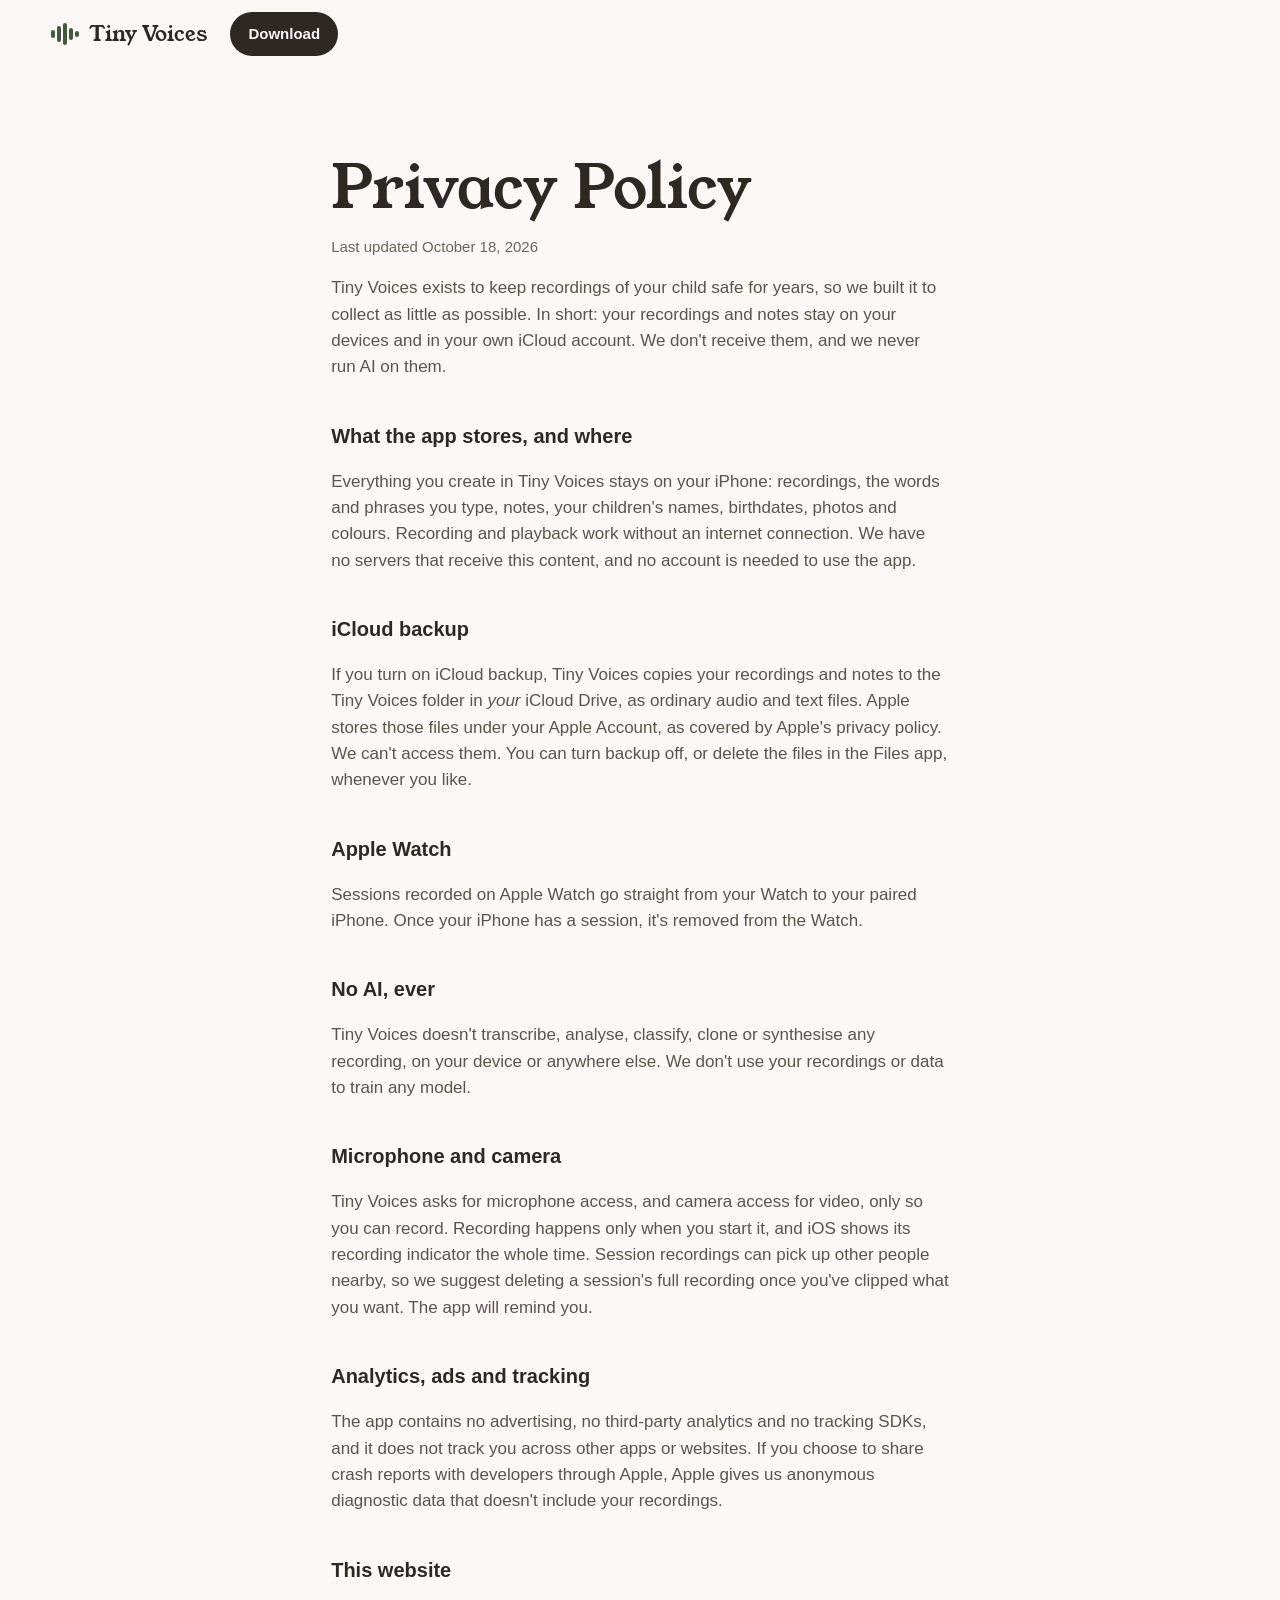
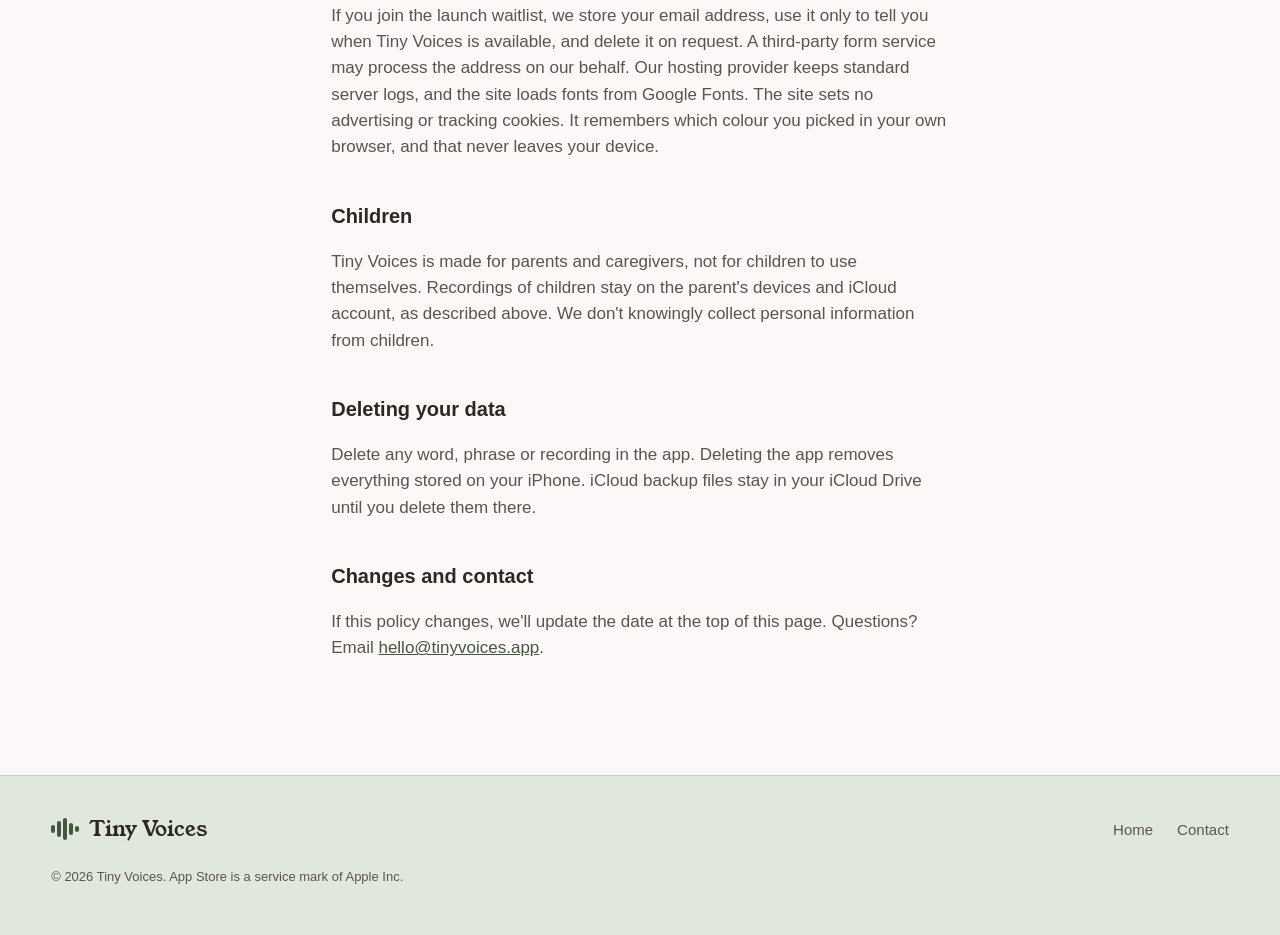
==== commit c799b587: "Direction A (Storybook): warmer type, committed colour, varied rhythm - Young Serif display replaces" ====
--- a/privacy.html
+++ b/privacy.html
@@ -6,10 +6,12 @@
   <title>Privacy Policy · Tiny Voices</title>
   <meta name="description" content="How Tiny Voices handles your family's recordings and data.">
   <link rel="icon" href="assets/favicon.svg" type="image/svg+xml">
+  <link rel="canonical" href="https://tiny-voices-site.vercel.app/privacy">
   <link rel="preconnect" href="https://fonts.googleapis.com">
   <link rel="preconnect" href="https://fonts.gstatic.com" crossorigin>
-  <link href="https://fonts.googleapis.com/css2?family=Instrument+Serif:ital@0;1&display=swap" rel="stylesheet">
+  <link href="https://fonts.googleapis.com/css2?family=Young+Serif&display=swap" rel="stylesheet">
   <link rel="stylesheet" href="assets/tokens.css">
+  <link rel="stylesheet" href="assets/mockups.css">
   <link rel="stylesheet" href="assets/site.css">
 </head>
 <body>
@@ -26,7 +28,6 @@
 
   <main class="legal">
     <div class="wrap legal__inner">
-      <p class="eyebrow">Legal</p>
       <h1>Privacy Policy</h1>
       <p class="updated">Last updated October 18, 2026</p>
 
--- a/assets/mockups.css
+++ b/assets/mockups.css
@@ -0,0 +1,169 @@
+/* App screen mockups (phone, Watch, Files), drawn with the app's tokens. Shared by every page direction. */
+
+/* Play button */
+.play {
+  flex: none; width: 36px; height: 36px; border-radius: 50%; border: 0; padding: 0; cursor: default;
+  background: var(--accent-primary-light); display: grid; place-items: center; transition: background .4s;
+}
+.play span { width: 0; height: 0; margin-left: 3px; border-style: solid; border-width: 7px 0 7px 11px; border-color: transparent transparent transparent var(--accent-on-surface); }
+.play--on { background: var(--accent-primary); }
+.play--on span { margin: 0; width: 10px; height: 12px; border: 0; border-left: 3.5px solid var(--text-on-action); border-right: 3.5px solid var(--text-on-action); }
+
+.badge {
+  display: inline-block; font-size: 12px; font-weight: 600; line-height: 1; padding: 4px 8px; border-radius: var(--r-full);
+  background: var(--accent-badge-bg); color: var(--accent-badge-fg);
+}
+
+/* ---------- Waveforms ---------- */
+.wave, .mini-wave { display: flex; align-items: center; gap: 3px; }
+.wave i, .mini-wave i { display: block; flex: none; width: 3px; border-radius: 3px; background: var(--accent-waveform); height: calc(var(--h) * 100%); transition: background .4s; }
+.mini-wave { height: 22px; gap: 2px; }
+.mini-wave i { width: 2.5px; }
+.wave--live i, .mini-wave--live i { animation: eq 1.1s ease-in-out infinite alternate; animation-delay: var(--d); transform-origin: center; }
+@keyframes eq { from { transform: scaleY(.35); } to { transform: scaleY(1); } }
+@media (prefers-reduced-motion: reduce) {
+  *, *::before, *::after { animation: none !important; transition: none !important; }
+  html { scroll-behavior: auto; }
+}
+
+/* ---------- Phone mockup ---------- */
+.phone {
+  --pw: 300px;
+  position: relative; width: var(--pw); aspect-ratio: 9 / 19.5; flex: none;
+  border-radius: 52px; padding: 11px;
+  background: linear-gradient(145deg, #4a4540, #1d1a17 40%, #34302b);
+  box-shadow: 0 0 0 1.5px #0f0d0b, inset 0 0 0 1.5px rgba(255,255,255,.12), 0 50px 80px -30px rgba(45,40,36,.55), 0 30px 40px -30px rgba(45,40,36,.4);
+}
+.phone__screen {
+  position: relative; width: 100%; height: 100%; border-radius: 42px; overflow: hidden;
+  background: var(--surface-background); color: var(--text-primary);
+  font-size: 13px; line-height: 1.35;
+  display: flex; flex-direction: column;
+}
+.statusbar { display: flex; align-items: center; justify-content: space-between; height: 46px; padding: 0 26px 0 30px; font-weight: 600; font-size: 14px; flex: none; }
+.statusbar span:first-child { width: 50px; }
+.statusbar--light { color: #fff; }
+.island { width: 92px; height: 27px; border-radius: 20px; background: #000; display: flex; align-items: center; justify-content: space-between; padding: 0 10px; }
+.island--live { width: 112px; }
+.island .rec__dot { width: 7px; height: 7px; }
+.island .mini-wave { height: 12px; }
+.island .mini-wave i { width: 2px; animation: eq .9s ease-in-out infinite alternate; animation-delay: var(--d); }
+.sb-icons { width: 50px; height: 11px; background:
+  linear-gradient(currentColor, currentColor) 0 100% / 3px 40% no-repeat,
+  linear-gradient(currentColor, currentColor) 4.5px 100% / 3px 60% no-repeat,
+  linear-gradient(currentColor, currentColor) 9px 100% / 3px 80% no-repeat,
+  linear-gradient(currentColor, currentColor) 13.5px 100% / 3px 100% no-repeat;
+  position: relative; }
+.sb-icons::after { content: ""; position: absolute; right: 0; top: 0; width: 22px; height: 11px; border-radius: 3px; border: 1.2px solid currentColor; opacity: .9; background: linear-gradient(currentColor, currentColor) 1.5px 1.5px / 15px 6px no-repeat; }
+
+.avatar { width: 24px; height: 24px; border-radius: 50%; display: inline-grid; place-items: center; background: var(--accent-deep); color: var(--text-on-action); font-weight: 600; font-size: 12px; transition: background .4s; }
+.avatar--lg { width: 38px; height: 38px; font-size: 16px; }
+
+/* Recording screen */
+.screen-record { align-items: center; }
+.rec__top { margin-top: 10px; }
+.rec__child { display: inline-flex; align-items: center; gap: 8px; padding: 4px 12px 4px 4px; border-radius: var(--r-full); background: var(--surface-fill); font-weight: 500; font-size: 13px; }
+.rec__label { margin-top: 64px; display: flex; align-items: center; gap: 8px; font-weight: 600; color: var(--recording-active); font-size: 15px; }
+.rec__dot { display: inline-block; width: 9px; height: 9px; border-radius: 50%; background: var(--recording-active); animation: pulse 1.4s ease-in-out infinite; }
+@keyframes pulse { 50% { opacity: .35; } }
+.rec__time { font-size: 54px; font-weight: 300; letter-spacing: -.02em; font-variant-numeric: tabular-nums; margin-top: 4px; }
+.screen-record .wave { height: 96px; margin-top: 24px; gap: 3.5px; }
+.screen-record .wave i { width: 3.5px; }
+.rec__hint { margin-top: 28px; color: var(--text-muted); font-size: 13px; }
+.rec__stop { margin-top: auto; margin-bottom: 44px; width: 74px; height: 74px; border-radius: 50%; border: 4px solid var(--border-default); display: grid; place-items: center; }
+.rec__stop span { width: 28px; height: 28px; border-radius: 7px; background: var(--recording-active); }
+
+/* Lock screen */
+.screen-lock {
+  color: #fff;
+  background:
+    radial-gradient(120% 70% at 20% 10%, color-mix(in srgb, var(--accent-primary) 90%, #fff 10%), transparent 60%),
+    radial-gradient(90% 60% at 90% 80%, color-mix(in srgb, var(--accent-secondary) 85%, #000 10%), transparent 70%),
+    linear-gradient(170deg, var(--accent-on-surface), #2D2824);
+  align-items: center; text-align: center; transition: background .5s;
+}
+.lock__date { margin-top: 14px; font-size: 15px; font-weight: 500; }
+.lock__time { font-size: 84px; font-weight: 600; line-height: 1; letter-spacing: -.02em; margin-top: 2px; }
+.lock__widgets { display: flex; gap: 10px; margin-top: 16px; }
+.lock__widget { background: rgba(255,255,255,.22); backdrop-filter: blur(8px); border-radius: 18px; display: flex; align-items: center; gap: 10px; text-align: left; }
+.lock__widget--round { width: 60px; height: 60px; border-radius: 50%; justify-content: center; outline: 2px solid rgba(255,255,255,.75); outline-offset: -5px; }
+.lock__widget--wide { height: 60px; padding: 0 14px; }
+.lock__widget b { display: block; font-size: 13px; } .lock__widget small { font-size: 12px; opacity: .85; }
+.lock__notif { margin-top: auto; width: calc(100% - 20px); display: flex; align-items: center; gap: 10px; text-align: left; padding: 12px; border-radius: 22px; background: color-mix(in srgb, var(--surface-primary) 82%, transparent); color: var(--text-primary); backdrop-filter: blur(14px); box-shadow: 0 10px 30px -10px rgba(0,0,0,.35); animation: notif 6s var(--ease) infinite; }
+.lock__notif b { display: block; font-size: 13px; } .lock__notif small { font-size: 12px; color: var(--text-muted); }
+@keyframes notif { 0%, 8% { opacity: 0; transform: translateY(14px) scale(.96); } 16%, 86% { opacity: 1; transform: none; } 100% { opacity: 0; transform: translateY(-4px); } }
+.app-ico { width: 36px; height: 36px; border-radius: 9px; background: var(--surface-background); display: grid; place-items: center; flex: none; border: 1px solid var(--border-subtle); }
+.app-ico .brand__mark { height: 16px; gap: 2px; } .app-ico .brand__mark i { width: 2.5px; }
+.app-ico .brand__mark i:nth-child(1){height:6px}.app-ico .brand__mark i:nth-child(2){height:11px}.app-ico .brand__mark i:nth-child(3){height:16px}.app-ico .brand__mark i:nth-child(4){height:9px}.app-ico .brand__mark i:nth-child(5){height:5px}
+.lock__bottom { width: 100%; display: flex; justify-content: space-between; padding: 22px 40px 30px; }
+.lock__btn { width: 46px; height: 46px; border-radius: 50%; background: rgba(0,0,0,.28); backdrop-filter: blur(8px); display: grid; place-items: center; }
+
+/* Library */
+.screen-library { position: relative; }
+.lib__head { display: flex; align-items: center; gap: 10px; padding: 10px 18px 0; }
+.lib__head small { display: block; color: var(--text-muted); font-size: 12px; }
+.lib__head b { font-size: 26px; font-weight: 700; letter-spacing: -.01em; line-height: 1.1; }
+.lib__search { margin: 14px 16px 0; padding: 9px 12px; border-radius: 11px; background: var(--surface-fill); color: var(--text-muted); display: flex; align-items: center; gap: 8px; }
+.lib__chips { display: flex; gap: 6px; padding: 12px 16px 6px; }
+.chip { font-size: 12px; font-weight: 500; padding: 5px 12px; border-radius: var(--r-full); border: 1px solid var(--border-default); color: var(--text-secondary); }
+.chip.is-on { background: var(--action-primary); color: var(--text-on-action); border-color: transparent; }
+.lib__list { list-style: none; margin: 0; padding: 0 16px; }
+.lib__row { display: flex; align-items: center; gap: 12px; padding: 11px 0; border-bottom: 1px solid var(--border-subtle); }
+.lib__row b { display: block; font-size: 15px; font-weight: 600; }
+.lib__row small { color: var(--text-muted); font-size: 12px; }
+.lib__row > div { min-width: 0; flex: 1; }
+.lib__row b, .lib__row small { display: block; white-space: nowrap; overflow: hidden; text-overflow: ellipsis; }
+.lib__row .dur, .lib__row .mini-wave { margin-left: auto; color: var(--text-muted); font-size: 12px; font-variant-numeric: tabular-nums; }
+.lib__row .play { width: 32px; height: 32px; }
+.lib__row.is-playing { background: linear-gradient(90deg, var(--accent-wash), transparent); margin: 0 -16px; padding-left: 16px; padding-right: 16px; }
+.fabs { position: absolute; right: 16px; bottom: 82px; display: flex; gap: 10px; }
+.fab { width: 52px; height: 52px; border-radius: 50%; display: grid; place-items: center; background: var(--accent-primary); color: var(--text-on-action); box-shadow: 0 10px 22px -8px rgba(45,40,36,.5); transition: background .4s; }
+.fab--2 { background: var(--accent-primary-light); color: var(--accent-on-surface); }
+.tabbar { position: absolute; left: 0; right: 0; bottom: 0; height: 70px; display: flex; justify-content: space-around; align-items: flex-start; padding-top: 12px; font-size: 11.5px; font-weight: 500; color: var(--text-faint); background: color-mix(in srgb, var(--surface-primary) 92%, transparent); border-top: 1px solid var(--border-subtle); }
+.tabbar span { display: flex; flex-direction: column; align-items: center; gap: 4px; }
+.tabbar span::before { content: ""; width: 22px; height: 18px; border-radius: 5px; background: currentColor; opacity: .55; }
+.tabbar .is-on { color: var(--accent-on-surface); }
+.tabbar .is-on::before { opacity: 1; }
+
+/* ---------- Watch ---------- */
+.watch { position: relative; display: flex; flex-direction: column; align-items: center; }
+.watch__band { width: 150px; height: 120px; background: linear-gradient(90deg, color-mix(in srgb, var(--accent-primary) 70%, #2D2824), var(--accent-primary) 50%, color-mix(in srgb, var(--accent-primary) 70%, #2D2824)); transition: background .4s; }
+.watch__band--top { border-radius: 26px 26px 0 0; clip-path: polygon(6% 0, 94% 0, 100% 100%, 0 100%); }
+.watch__band--bottom { border-radius: 0 0 26px 26px; clip-path: polygon(0 0, 100% 0, 94% 100%, 6% 100%); }
+.watch__case { position: relative; width: 230px; height: 276px; border-radius: 62px; padding: 14px; background: linear-gradient(145deg, #5a554f, #1d1a17 45%, #3d3833); box-shadow: 0 0 0 1.5px #0f0d0b, inset 0 0 0 1.5px rgba(255,255,255,.12), 0 40px 60px -24px rgba(45,40,36,.55); margin: -6px 0; z-index: 1; }
+.watch__crown { position: absolute; right: -9px; top: 72px; width: 12px; height: 42px; border-radius: 6px; background: linear-gradient(90deg, #2a2622, #6a645d); }
+.watch__screen { width: 100%; height: 100%; border-radius: 48px; background: #000; color: #fff; display: flex; flex-direction: column; align-items: center; padding: 18px 16px; }
+.w__top { width: 100%; display: flex; justify-content: space-between; font-size: 13px; font-weight: 600; padding: 0 8px; }
+.w__child { color: var(--accent-ring); transition: color .4s; }
+.w__timer { display: flex; align-items: center; gap: 8px; font-size: 34px; font-weight: 500; margin-top: 8px; font-variant-numeric: tabular-nums; }
+.wave--watch { height: 34px; margin-top: 6px; }
+.wave--watch i { background: var(--accent-ring); }
+.w__btn { margin-top: 12px; width: 70px; height: 70px; border-radius: 50%; background: var(--accent-primary); display: grid; place-items: center; color: #fff; transition: background .4s; }
+.w__btn .ico { width: 28px; height: 28px; }
+.w__count { font-size: 12px; color: rgba(255,255,255,.6); margin-top: 8px; }
+
+.finder { background: #2C2A24; border: 1px solid #38352F; border-radius: 16px; overflow: hidden; box-shadow: 0 40px 60px -30px rgba(0,0,0,.6); }
+.finder__bar { display: flex; align-items: center; gap: 7px; padding: 12px 14px; border-bottom: 1px solid #38352F; font-size: 12px; color: #8C8780; }
+.finder__bar i { width: 11px; height: 11px; border-radius: 50%; background: #4a463f; }
+.finder__bar span { margin-left: 10px; white-space: nowrap; overflow: hidden; text-overflow: ellipsis; }
+.finder__list { list-style: none; margin: 0; padding: 8px; font-size: 14px; }
+.finder__list li { display: flex; align-items: center; gap: 12px; padding: 8px 10px; border-radius: 8px; white-space: nowrap; overflow: hidden; text-overflow: ellipsis; }
+.finder__list li:nth-child(2) { background: color-mix(in srgb, var(--accent-primary) 35%, transparent); }
+.finder__fade { opacity: .45; }
+.f { width: 18px; height: 22px; border-radius: 3px; flex: none; position: relative; background: #F5F2EE; clip-path: polygon(0 0, 70% 0, 100% 25%, 100% 100%, 0 100%); }
+.f--audio { background: var(--accent-ring); }
+/* ---------- Icons (CSS masks, inline SVG) ---------- */
+.ico { display: inline-block; width: 18px; height: 18px; flex: none; background: currentColor; -webkit-mask: var(--m) center / contain no-repeat; mask: var(--m) center / contain no-repeat; }
+.ico--mic { --m: url("data:image/svg+xml,%3Csvg xmlns='http://www.w3.org/2000/svg' viewBox='0 0 24 24'%3E%3Crect x='9' y='2' width='6' height='12' rx='3'/%3E%3Cpath d='M5 11a7 7 0 0 0 14 0' fill='none' stroke='%23000' stroke-width='2' stroke-linecap='round'/%3E%3Cpath d='M12 18v4' stroke='%23000' stroke-width='2' stroke-linecap='round'/%3E%3C/svg%3E"); }
+.ico--lock { --m: url("data:image/svg+xml,%3Csvg xmlns='http://www.w3.org/2000/svg' viewBox='0 0 24 24'%3E%3Crect x='4' y='10' width='16' height='12' rx='3'/%3E%3Cpath d='M8 10V7a4 4 0 0 1 8 0v3' fill='none' stroke='%23000' stroke-width='2'/%3E%3C/svg%3E"); }
+.ico--action { --m: url("data:image/svg+xml,%3Csvg xmlns='http://www.w3.org/2000/svg' viewBox='0 0 24 24'%3E%3Crect x='6' y='2' width='12' height='20' rx='3' fill='none' stroke='%23000' stroke-width='2'/%3E%3Crect x='2' y='6' width='3' height='5' rx='1.5'/%3E%3C/svg%3E"); }
+.ico--cc { --m: url("data:image/svg+xml,%3Csvg xmlns='http://www.w3.org/2000/svg' viewBox='0 0 24 24'%3E%3Crect x='3' y='3' width='8' height='8' rx='4'/%3E%3Crect x='13' y='3' width='8' height='8' rx='2'/%3E%3Crect x='3' y='13' width='8' height='8' rx='2'/%3E%3Crect x='13' y='13' width='8' height='8' rx='4'/%3E%3C/svg%3E"); }
+.ico--watch { --m: url("data:image/svg+xml,%3Csvg xmlns='http://www.w3.org/2000/svg' viewBox='0 0 24 24'%3E%3Crect x='6' y='5' width='12' height='14' rx='4' fill='none' stroke='%23000' stroke-width='2'/%3E%3Cpath d='M9 5V2h6v3M9 19v3h6v-3'/%3E%3C/svg%3E"); }
+.ico--search { --m: url("data:image/svg+xml,%3Csvg xmlns='http://www.w3.org/2000/svg' viewBox='0 0 24 24'%3E%3Ccircle cx='10.5' cy='10.5' r='6.5' fill='none' stroke='%23000' stroke-width='2.2'/%3E%3Cpath d='M15.5 15.5 21 21' stroke='%23000' stroke-width='2.2' stroke-linecap='round'/%3E%3C/svg%3E"); width: 15px; height: 15px; }
+.ico--plus { --m: url("data:image/svg+xml,%3Csvg xmlns='http://www.w3.org/2000/svg' viewBox='0 0 24 24'%3E%3Cpath d='M12 4v16M4 12h16' stroke='%23000' stroke-width='2.6' stroke-linecap='round'/%3E%3C/svg%3E"); width: 22px; height: 22px; }
+.ico--bookmark { --m: url("data:image/svg+xml,%3Csvg xmlns='http://www.w3.org/2000/svg' viewBox='0 0 24 24'%3E%3Cpath d='M6 2h12a1 1 0 0 1 1 1v19l-7-5-7 5V3a1 1 0 0 1 1-1z'/%3E%3C/svg%3E"); }
+.ico--bookmark-sm { --m: url("data:image/svg+xml,%3Csvg xmlns='http://www.w3.org/2000/svg' viewBox='0 0 24 24'%3E%3Cpath d='M6 2h12a1 1 0 0 1 1 1v19l-7-5-7 5V3a1 1 0 0 1 1-1z'/%3E%3C/svg%3E"); width: 14px; height: 14px; }
+.ico--check { --m: url("data:image/svg+xml,%3Csvg xmlns='http://www.w3.org/2000/svg' viewBox='0 0 24 24'%3E%3Cpath d='M4 12.5 9.5 18 20 6' fill='none' stroke='%23000' stroke-width='2.6' stroke-linecap='round' stroke-linejoin='round'/%3E%3C/svg%3E"); width: 14px; height: 14px; color: var(--status-positive-fg) !important; }
+.ico--torch { --m: url("data:image/svg+xml,%3Csvg xmlns='http://www.w3.org/2000/svg' viewBox='0 0 24 24'%3E%3Cpath d='M7 2h10v4l-3 4v12h-4V10L7 6z'/%3E%3C/svg%3E"); color: #fff; }
+.ico--cam { --m: url("data:image/svg+xml,%3Csvg xmlns='http://www.w3.org/2000/svg' viewBox='0 0 24 24'%3E%3Cpath d='M4 7h3l2-3h6l2 3h3a1 1 0 0 1 1 1v11a1 1 0 0 1-1 1H4a1 1 0 0 1-1-1V8a1 1 0 0 1 1-1z'/%3E%3C/svg%3E"); color: #fff; }
+
--- a/assets/site.css
+++ b/assets/site.css
@@ -1,4 +1,25 @@
-/* Tiny Voices marketing site. Tokens come from tokens.css. */
+/* Tiny Voices marketing site, direction A ("Storybook").
+   Tokens: tokens.css (from the app). App mockups: mockups.css. */
+
+/* Site-level tokens. --text-muted is darkened from the app value so small text passes WCAG AA. */
+:root {
+  --display: "Young Serif", "Iowan Old Style", Georgia, serif;
+  --wrap: 1180px;
+  --gutter: max(16px, 4vw);
+  --ease: cubic-bezier(.25, 1, .5, 1); /* ease-out-quart */
+  --text-muted: #6A645E;
+  --error: #B4483B;
+  --band-fg: #FDF8F8;
+  --promise-bg: color-mix(in srgb, var(--accent-deep) 30%, #1E1B18);
+  --accent-ink: var(--accent-deep);
+}
+:root, [data-child-theme="sage"] { --accent-deep: #445840; }
+[data-child-theme="rose"] { --accent-deep: #824E56; }
+[data-child-theme="slate"] { --accent-deep: #3E5874; }
+@media (prefers-color-scheme: dark) {
+  :root { --text-muted: #A39D96; --error: #E58A7E; }
+  :root, [data-child-theme] { --accent-ink: color-mix(in srgb, var(--accent-primary) 45%, #F5F2EE); }
+}
 
 *, *::before, *::after { box-sizing: border-box; }
 html { scroll-behavior: smooth; -webkit-text-size-adjust: 100%; }
@@ -7,489 +28,323 @@
   background: var(--surface-background);
   color: var(--text-primary);
   font-family: var(--font-sf);
-  font-size: 16px;
-  line-height: 1.5;
+  font-size: 17px;
+  line-height: 1.55;
   -webkit-font-smoothing: antialiased;
   overflow-x: hidden;
-  transition: background-color .4s ease;
 }
 img, svg { display: block; max-width: 100%; }
 a { color: inherit; }
 button { font: inherit; color: inherit; }
-:focus-visible { outline: 2px solid var(--accent-primary); outline-offset: 3px; border-radius: 6px; }
-
-:root {
-  --serif: "Instrument Serif", "Iowan Old Style", Georgia, serif;
-  --wrap: 1160px;
-  --gutter: clamp(16px, 4vw, 40px);
-  --ease: cubic-bezier(.2, .7, .2, 1);
-}
-
-.wrap { width: 100%; max-width: calc(var(--wrap) + var(--gutter) * 2); margin: 0 auto; padding: 0 var(--gutter); }
+:focus-visible { outline: 2.5px solid var(--accent-ink); outline-offset: 3px; border-radius: 6px; }
+
+.wrap { width: 100%; max-width: calc(var(--wrap) + var(--gutter) * 2); margin: 0 auto; padding-left: var(--gutter); padding-right: var(--gutter); }
 .skip { position: absolute; left: -9999px; top: 8px; background: var(--action-primary); color: var(--text-on-action); padding: 8px 12px; border-radius: var(--r-sm); z-index: 100; }
 .skip:focus { left: 8px; }
 
 /* ---------- Type ---------- */
-.eyebrow {
-  margin: 0 0 var(--s-16);
-  font-size: 12px; line-height: 1.33; font-weight: 600; letter-spacing: .06em; text-transform: uppercase;
-  color: var(--accent-on-surface);
-}
 .display, .title {
-  font-family: var(--serif); font-weight: 400; margin: 0;
-  letter-spacing: -.015em; text-wrap: balance;
-}
-.display { font-size: clamp(48px, 7.4vw, 92px); line-height: .98; }
-.title { font-size: clamp(36px, 4.6vw, 58px); line-height: 1.02; }
-.title--xl { font-size: clamp(40px, 5.6vw, 72px); }
-.display em, .title em, .why__quote em { font-style: italic; color: var(--accent-on-surface); transition: color .4s ease; }
-.lede { font-size: clamp(17px, 1.6vw, 20px); line-height: 1.55; color: var(--text-secondary); max-width: 34em; margin: var(--s-24) 0 0; }
+  font-family: var(--display); font-weight: 400; margin: 0;
+  letter-spacing: -.02em; text-wrap: balance; color: var(--text-primary);
+}
+.display { font-size: clamp(44px, 6.2vw, 82px); line-height: 1.04; }
+.title { font-size: clamp(32px, 3.9vw, 50px); line-height: 1.1; }
+.title--xl { font-size: clamp(36px, 5vw, 66px); line-height: 1.04; }
+.lede { font-size: clamp(18px, 1.5vw, 20px); line-height: 1.55; color: var(--text-secondary); max-width: 32em; margin: 28px 0 0; }
 
 /* ---------- Nav ---------- */
 .nav {
-  position: sticky; top: 0; z-index: 50;
-  background: color-mix(in srgb, var(--surface-background) 78%, transparent);
-  backdrop-filter: saturate(1.4) blur(16px); -webkit-backdrop-filter: saturate(1.4) blur(16px);
-  border-bottom: 1px solid transparent; transition: border-color .3s;
-}
-.nav.is-scrolled { border-bottom-color: var(--border-subtle); }
-.nav__inner { display: flex; align-items: center; gap: var(--s-24); height: 64px; }
+  position: sticky; top: 0; z-index: 50; margin-bottom: -68px;
+  transition: background-color .3s var(--ease), box-shadow .3s var(--ease);
+}
+.nav.is-scrolled {
+  background: color-mix(in srgb, var(--surface-background) 92%, transparent);
+  backdrop-filter: blur(12px); -webkit-backdrop-filter: blur(12px);
+  box-shadow: 0 1px 0 var(--border-subtle);
+}
+.nav__inner { display: flex; align-items: center; gap: 24px; height: 68px; }
 .brand { display: inline-flex; align-items: center; gap: 10px; text-decoration: none; }
-.brand__name { font-family: var(--serif); font-size: 24px; letter-spacing: -.01em; }
+.brand__name { font-family: var(--display); font-size: 21px; letter-spacing: -.01em; }
 .brand__mark { display: inline-flex; align-items: center; gap: 2.5px; height: 22px; }
-.brand__mark i { display: block; width: 3.5px; border-radius: 3px; background: var(--accent-primary); transition: background .4s; }
+.brand__mark i { display: block; width: 3.5px; border-radius: 3px; background: var(--accent-deep); }
 .brand__mark i:nth-child(1) { height: 8px; } .brand__mark i:nth-child(2) { height: 16px; }
 .brand__mark i:nth-child(3) { height: 22px; } .brand__mark i:nth-child(4) { height: 12px; }
 .brand__mark i:nth-child(5) { height: 6px; }
-.nav__links { display: flex; gap: var(--s-24); margin-left: auto; }
-.nav__links a { text-decoration: none; font-size: 14px; color: var(--text-secondary); transition: color .2s; }
+.nav__links { display: flex; gap: 26px; margin-left: auto; }
+.nav__links a { text-decoration: none; font-size: 15px; color: var(--text-secondary); padding: 10px 0; }
 .nav__links a:hover { color: var(--text-primary); }
 .nav__cta {
-  text-decoration: none; font-size: 14px; font-weight: 600;
-  padding: 8px 16px; border-radius: var(--r-full);
+  text-decoration: none; font-size: 15px; font-weight: 600;
+  padding: 10px 18px; border-radius: var(--r-full);
   background: var(--action-primary); color: var(--text-on-action);
   transition: background .2s, transform .2s var(--ease);
 }
 .nav__cta:hover { background: var(--action-primary-hover); }
 .nav__cta:active { transform: scale(.97); }
-@media (max-width: 720px) { .nav__links { display: none; } .nav__cta { margin-left: auto; } }
-
-/* ---------- Hero ---------- */
-.hero { position: relative; padding: clamp(32px, 6vw, 72px) 0 var(--s-48); overflow: hidden; }
-.hero__glow {
-  position: absolute; inset: -20% -10% auto 30%; height: 900px; pointer-events: none;
-  background:
-    radial-gradient(closest-side at 60% 40%, color-mix(in srgb, var(--accent-primary-light) 90%, transparent), transparent 72%),
-    radial-gradient(closest-side at 30% 70%, color-mix(in srgb, var(--recording-active-bg) 70%, transparent), transparent 70%);
-  filter: blur(10px); transition: background .5s ease;
-}
-.hero__grid { position: relative; display: grid; grid-template-columns: 1.08fr 1fr; gap: var(--s-48); align-items: center; }
-.hero__actions { display: flex; flex-wrap: wrap; align-items: center; gap: var(--s-24); margin-top: var(--s-32); }
-.appstore { display: inline-block; border-radius: 10px; transition: transform .2s var(--ease), box-shadow .2s; }
-.appstore img { height: 50px; width: auto; }
-.appstore:hover { transform: translateY(-2px); box-shadow: 0 10px 24px -10px rgba(45,40,36,.5); }
-.textlink { font-weight: 500; text-decoration: none; color: var(--accent-on-surface); border-bottom: 1px solid color-mix(in srgb, currentColor 35%, transparent); padding-bottom: 2px; }
-.textlink:hover { border-bottom-color: currentColor; }
-.textlink span { display: inline-block; transition: transform .2s var(--ease); }
+@media (max-width: 760px) { .nav__links { display: none; } .nav__cta { margin-left: auto; } }
+
+/* ---------- Hero: the child's colour, full bleed ---------- */
+.hero {
+  background: var(--accent-primary-light);
+  padding: calc(68px + clamp(32px, 6vw, 80px)) 0 clamp(40px, 5vw, 64px);
+  border-radius: 0 0 clamp(32px, 5vw, 72px) clamp(32px, 5vw, 72px);
+  overflow: hidden;
+  transition: background-color .5s var(--ease);
+}
+.hero__grid { display: grid; grid-template-columns: 1.15fr .85fr; gap: clamp(32px, 5vw, 72px); align-items: center; }
+.squiggle { position: relative; white-space: nowrap; }
+.squiggle svg { position: absolute; left: 0; right: 0; bottom: -.12em; width: 100%; height: .22em; color: var(--accent-primary); overflow: visible; }
+.squiggle path { stroke-dasharray: 260; stroke-dashoffset: 260; animation: draw 1.4s var(--ease) .5s forwards; }
+@keyframes draw { to { stroke-dashoffset: 0; } }
+.hero__actions { display: flex; flex-wrap: wrap; align-items: center; gap: 24px; margin-top: 36px; }
+.hero__devices { margin: 20px 0 0; font-size: 15px; color: var(--text-secondary); }
+.appstore { display: inline-block; border-radius: 10px; transition: transform .25s var(--ease); }
+.appstore img { height: 52px; width: auto; }
+.appstore:hover { transform: translateY(-2px); }
+.textlink { font-weight: 600; text-decoration: underline; text-decoration-thickness: 1.5px; text-underline-offset: 5px; color: var(--accent-ink); padding: 8px 0; }
+.textlink span { display: inline-block; transition: transform .25s var(--ease); }
 .textlink:hover span { transform: translateX(3px); }
 
-.theme-pick { display: flex; align-items: center; gap: var(--s-8); margin-top: var(--s-40); }
-.theme-pick__label { font-size: 13px; color: var(--text-muted); margin-right: var(--s-4); }
+.hero__stage { position: relative; display: grid; place-items: center; min-height: 600px; }
+.blob {
+  position: absolute; z-index: 0; background: var(--accent-primary);
+  border-radius: 42% 58% 63% 37% / 41% 44% 56% 59%;
+  transition: background-color .5s var(--ease);
+}
+.blob--hero { width: 115%; aspect-ratio: 1; max-width: 560px; opacity: .9; }
+.hero__stage .phone { position: relative; z-index: 1; transform: rotate(-3deg); }
+
+/* Paper labels, like the captions in a baby book */
+.note {
+  position: absolute; z-index: 2; margin: 0;
+  display: flex; flex-direction: column; gap: 2px;
+  padding: 12px 18px 14px; border-radius: 6px;
+  background: var(--surface-primary); color: var(--text-primary);
+  box-shadow: 0 2px 0 var(--border-default), 0 18px 32px -18px rgba(45,40,36,.45);
+}
+.note__word { font-family: var(--display); font-size: 22px; line-height: 1.2; }
+.note__meta { font-size: 13px; color: var(--text-muted); }
+.note--a { left: -4%; bottom: 14%; transform: rotate(-4deg); }
+.note--b { right: -6%; top: 16%; transform: rotate(5deg); }
+
+.theme-pick { display: flex; flex-wrap: wrap; align-items: center; gap: 10px; margin-top: clamp(28px, 4vw, 48px); }
+.theme-pick__label { font-size: 15px; color: var(--text-secondary); margin-right: 6px; }
 .swatch {
-  width: 30px; height: 30px; padding: 0; border-radius: 50%; border: 0; background: transparent; cursor: pointer;
-  display: grid; place-items: center; box-shadow: inset 0 0 0 1.5px var(--border-default); transition: box-shadow .2s, transform .2s var(--ease);
-}
-.swatch span { width: 20px; height: 20px; border-radius: 50%; background: var(--c); }
-.swatch:hover { transform: scale(1.08); }
-.swatch[aria-checked="true"] { box-shadow: inset 0 0 0 2px var(--c, var(--accent-primary)); }
+  display: inline-flex; align-items: center; gap: 8px; min-height: 44px; padding: 0 16px 0 8px;
+  border-radius: var(--r-full); border: 1.5px solid color-mix(in srgb, var(--text-primary) 18%, transparent);
+  background: color-mix(in srgb, var(--surface-primary) 55%, transparent); cursor: pointer; font-size: 15px; font-weight: 500;
+  transition: border-color .2s, background-color .2s;
+}
+.swatch span { width: 26px; height: 26px; border-radius: 50%; background: var(--c); }
+.swatch:hover { border-color: var(--text-primary); }
+.swatch[aria-checked="true"] { border-color: var(--text-primary); background: var(--surface-primary); }
 .swatch[data-theme="sage"] { --c: #6A7E64; } .swatch[data-theme="rose"] { --c: #AC767C; } .swatch[data-theme="slate"] { --c: #68829E; }
 
-.hero__stage { position: relative; height: 640px; display: grid; place-items: center; }
-.phone--hero { transform: rotate(4deg); animation: bob 7s ease-in-out infinite; }
-@keyframes bob { 0%,100% { transform: rotate(4deg) translateY(0); } 50% { transform: rotate(3deg) translateY(-10px); } }
-
-.float-card {
-  position: absolute; margin: 0; display: flex; align-items: center; gap: 12px;
-  padding: 12px 16px 12px 12px; border-radius: var(--r-lg);
-  background: var(--surface-primary); border: 1px solid var(--border-subtle);
-  box-shadow: 0 1px 2px rgba(45,40,36,.05), 0 18px 40px -16px rgba(45,40,36,.28);
-  z-index: 3;
-}
-.float-card__word { font-family: var(--serif); font-size: 22px; line-height: 1.1; }
-.float-card__meta { display: flex; align-items: center; gap: 6px; font-size: 12px; color: var(--text-muted); margin-top: 4px; }
-.float-card--a { left: -6%; top: 70%; animation: drift 8s ease-in-out infinite; }
-.float-card--b { right: -8%; top: 30%; animation: drift 9s ease-in-out -3s infinite; }
-.float-card--c { left: 4%; top: 12%; padding: 10px 14px; animation: drift 10s ease-in-out -5s infinite; }
-.float-card--c .float-card__meta { margin: 0; }
-@keyframes drift { 0%,100% { translate: 0 0; } 50% { translate: 0 -12px; } }
-
-.badge {
-  display: inline-block; font-size: 11px; font-weight: 600; line-height: 1; padding: 4px 7px; border-radius: var(--r-full);
-  background: var(--accent-badge-bg); color: var(--accent-badge-fg);
-}
-.badge--info { background: var(--status-info-bg); color: var(--status-info-fg); }
-
-/* Play button */
-.play {
-  flex: none; width: 36px; height: 36px; border-radius: 50%; border: 0; padding: 0; cursor: default;
-  background: var(--accent-primary-light); display: grid; place-items: center; transition: background .4s;
-}
-.play span { width: 0; height: 0; margin-left: 3px; border-style: solid; border-width: 7px 0 7px 11px; border-color: transparent transparent transparent var(--accent-on-surface); }
-.play--on { background: var(--accent-primary); }
-.play--on span { margin: 0; width: 10px; height: 12px; border: 0; border-left: 3.5px solid var(--text-on-action); border-right: 3.5px solid var(--text-on-action); }
-
-/* Entry strip */
-.entry-strip {
-  list-style: none; margin: var(--s-32) 0 0; padding: 14px 20px;
-  display: flex; flex-wrap: wrap; align-items: center; gap: 10px 28px;
-  border: 1px solid var(--border-default); border-radius: var(--r-full);
-  background: color-mix(in srgb, var(--surface-primary) 70%, transparent);
-  font-size: 14px; font-weight: 500; color: var(--text-secondary);
-}
-.entry-strip li { display: inline-flex; align-items: center; gap: 8px; }
-.entry-strip .ico { color: var(--accent-on-surface); }
-.entry-strip__note { margin-left: auto; font-family: var(--serif); font-style: italic; font-size: 19px; font-weight: 400; color: var(--text-primary); }
-@media (max-width: 720px) { .entry-strip { border-radius: var(--r-xl); } .entry-strip__note { margin-left: 0; width: 100%; } }
+@media (max-width: 980px) {
+  .hero__grid { grid-template-columns: 1fr; }
+  .hero__stage { min-height: 560px; }
+}
+@media (max-width: 520px) {
+  .hero__stage { min-height: 500px; }
+  .phone { --pw: 250px; border-radius: 44px; padding: 10px; }
+  .phone__screen { border-radius: 35px; font-size: 12px; }
+  .rec__label { margin-top: 40px; }
+  .note--a { left: -2px; bottom: 6%; }
+  .note--b { right: -2px; top: 4%; }
+  .note__word { font-size: 19px; }
+  .lock__time { font-size: 70px; }
+}
 
 /* ---------- Why ---------- */
-.why { padding: clamp(72px, 12vw, 160px) 0; }
-.why__inner { max-width: 980px; text-align: center; }
-.why__quote { font-family: var(--serif); font-size: clamp(30px, 4vw, 50px); line-height: 1.14; letter-spacing: -.01em; margin: 0; text-wrap: balance; }
-.why__body { color: var(--text-secondary); font-size: 18px; max-width: 36em; margin: var(--s-32) auto 0; }
-
-/* ---------- Section head ---------- */
-.section-head { max-width: 720px; margin-bottom: var(--s-48); }
-
-/* ---------- How ---------- */
-.how { padding: var(--s-64) 0 clamp(72px, 10vw, 140px); }
-.steps { list-style: none; margin: 0; padding: 0; display: grid; grid-template-columns: repeat(3, 1fr); gap: var(--s-24); }
-.step {
-  position: relative; padding: var(--s-24); border-radius: 28px;
-  background: var(--surface-primary); border: 1px solid var(--border-subtle);
-}
-.step h3 { font-size: 20px; line-height: 1.25; font-weight: 600; margin: var(--s-8) 0 var(--s-8); }
-.step p { margin: 0; color: var(--text-secondary); font-size: 15px; }
-.step__n { font-family: var(--serif); font-style: italic; font-size: 20px; color: var(--accent-on-surface); }
-.step__art {
-  height: 190px; border-radius: var(--r-xl); margin-bottom: var(--s-20);
-  background: var(--accent-wash); display: grid; place-items: center; position: relative; overflow: hidden; transition: background .4s;
-}
-.tap-btn { width: 76px; height: 76px; border-radius: 50%; background: var(--recording-active); display: grid; place-items: center; color: #fff; position: relative; z-index: 1; box-shadow: 0 10px 24px -8px color-mix(in srgb, var(--recording-active) 70%, transparent); }
+.why { padding: clamp(80px, 12vw, 168px) 0 clamp(56px, 8vw, 104px); }
+.why__inner { display: grid; grid-template-columns: repeat(12, 1fr); gap: 24px; }
+.why__quote {
+  grid-column: 1 / span 10; margin: 0;
+  font-family: var(--display); font-size: clamp(28px, 3.6vw, 46px); line-height: 1.28; letter-spacing: -.015em; text-wrap: pretty;
+}
+.why__body { grid-column: 6 / span 6; margin: 8px 0 0; color: var(--text-secondary); font-size: 18px; max-width: 34em; }
+@media (max-width: 760px) { .why__quote, .why__body { grid-column: 1 / -1; } }
+
+/* ---------- How: one path, three stops ---------- */
+.how { padding: clamp(40px, 6vw, 72px) 0 clamp(88px, 11vw, 150px); }
+.how .title { max-width: 16em; }
+.path { list-style: none; margin: clamp(40px, 5vw, 64px) 0 0; padding: 0; display: grid; grid-template-columns: repeat(3, 1fr); gap: clamp(24px, 4vw, 56px); position: relative; }
+.path::before {
+  content: ""; position: absolute; top: 80px; left: 12%; right: 12%; height: 0;
+  border-top: 2.5px dashed color-mix(in srgb, var(--accent-primary) 55%, transparent);
+}
+.path__stop { position: relative; }
+.path__art {
+  position: relative; width: 160px; height: 160px; border-radius: 50%;
+  background: var(--accent-wash); display: grid; place-items: center; margin-bottom: 28px;
+  box-shadow: 0 0 0 10px var(--surface-background);
+  transition: background-color .5s var(--ease);
+}
+.path__stop h3 { display: flex; align-items: center; gap: 12px; font-size: 21px; line-height: 1.25; font-weight: 600; margin: 0 0 10px; }
+.path__n { display: inline-grid; place-items: center; width: 30px; height: 30px; border-radius: 50%; background: var(--accent-deep); color: var(--band-fg); font-size: 15px; font-weight: 600; }
+.path__stop p { margin: 0; color: var(--text-secondary); max-width: 30em; }
+.tap-btn { width: 72px; height: 72px; border-radius: 50%; background: var(--recording-active); display: grid; place-items: center; color: #FFFEFA; position: relative; z-index: 1; }
 .tap-btn .ico { width: 28px; height: 28px; }
-.tap-ring { position: absolute; width: 76px; height: 76px; border-radius: 50%; border: 2px solid var(--recording-active); animation: ring 2.4s var(--ease) infinite; }
-@keyframes ring { from { transform: scale(1); opacity: .7; } to { transform: scale(2.2); opacity: 0; } }
-.field { width: 78%; background: var(--surface-primary); border: 1.5px solid var(--accent-primary); border-radius: var(--r-md); padding: 10px 14px; display: flex; flex-direction: column; box-shadow: 0 0 0 4px color-mix(in srgb, var(--accent-primary) 16%, transparent); }
-.field__label { font-size: 11px; color: var(--text-muted); }
-.field__val { font-size: 17px; font-weight: 500; }
+.tap-ring { position: absolute; width: 72px; height: 72px; border-radius: 50%; border: 2px solid var(--recording-active); animation: ring 2.4s var(--ease) infinite; }
+@keyframes ring { from { transform: scale(1); opacity: .7; } to { transform: scale(2); opacity: 0; } }
+.path__art--name { width: 160px; }
+.field { width: 190px; background: var(--surface-primary); border: 1.5px solid var(--accent-primary); border-radius: var(--r-md); padding: 10px 14px; display: flex; flex-direction: column; box-shadow: 0 10px 24px -14px rgba(45,40,36,.45); }
+.field__label { font-size: 12px; color: var(--text-muted); }
+.field__val { font-size: 17px; font-weight: 600; white-space: nowrap; }
 .caret { display: inline-block; width: 2px; height: 18px; background: var(--accent-primary); margin-left: 2px; vertical-align: -3px; animation: blink 1s steps(1) infinite; }
 @keyframes blink { 50% { opacity: 0; } }
-.step__art--name { grid-template-rows: auto auto; align-content: center; gap: 14px; }
-.seg { display: inline-flex; background: var(--surface-fill); border-radius: 9px; padding: 2px; font-size: 13px; font-weight: 500; justify-self: center; }
-.seg span { padding: 5px 16px; border-radius: 7px; color: var(--text-secondary); }
-.seg .is-on { background: var(--surface-primary); color: var(--text-primary); box-shadow: 0 1px 3px rgba(0,0,0,.1); }
-.row-mini { width: 86%; display: flex; align-items: center; gap: 12px; background: var(--surface-primary); padding: 12px; border-radius: var(--r-lg); box-shadow: 0 10px 30px -14px rgba(45,40,36,.3); }
-.row-mini b { display: block; font-weight: 600; font-size: 16px; } .row-mini small { color: var(--text-muted); font-size: 12px; }
-.row-mini .mini-wave { margin-left: auto; }
-@media (max-width: 900px) { .steps { grid-template-columns: 1fr; } }
-
-/* ---------- Waveforms ---------- */
-.wave, .mini-wave { display: flex; align-items: center; gap: 3px; }
-.wave i, .mini-wave i { display: block; flex: none; width: 3px; border-radius: 3px; background: var(--accent-waveform); height: calc(var(--h) * 100%); transition: background .4s; }
-.mini-wave { height: 22px; gap: 2px; }
-.mini-wave i { width: 2.5px; }
-.wave--live i, .mini-wave--live i { animation: eq 1.1s ease-in-out infinite alternate; animation-delay: var(--d); transform-origin: center; }
-@keyframes eq { from { transform: scaleY(.35); } to { transform: scaleY(1); } }
-@media (prefers-reduced-motion: reduce) {
-  *, *::before, *::after { animation: none !important; transition: none !important; }
-  html { scroll-behavior: auto; }
-}
-
-/* ---------- Phone mockup ---------- */
-.phone {
-  --pw: 300px;
-  position: relative; width: var(--pw); aspect-ratio: 9 / 19.5; flex: none;
-  border-radius: 52px; padding: 11px;
-  background: linear-gradient(145deg, #4a4540, #1d1a17 40%, #34302b);
-  box-shadow: 0 0 0 1.5px #0f0d0b, inset 0 0 0 1.5px rgba(255,255,255,.12), 0 50px 80px -30px rgba(45,40,36,.55), 0 30px 40px -30px rgba(45,40,36,.4);
-}
-.phone__screen {
-  position: relative; width: 100%; height: 100%; border-radius: 42px; overflow: hidden;
-  background: var(--surface-background); color: var(--text-primary);
-  font-size: 13px; line-height: 1.35;
-  display: flex; flex-direction: column;
-}
-.statusbar { display: flex; align-items: center; justify-content: space-between; height: 46px; padding: 0 26px 0 30px; font-weight: 600; font-size: 14px; flex: none; }
-.statusbar span:first-child { width: 50px; }
-.statusbar--light { color: #fff; }
-.island { width: 92px; height: 27px; border-radius: 20px; background: #000; display: flex; align-items: center; justify-content: space-between; padding: 0 10px; }
-.island--live { width: 112px; }
-.island .rec__dot { width: 7px; height: 7px; }
-.island .mini-wave { height: 12px; }
-.island .mini-wave i { width: 2px; animation: eq .9s ease-in-out infinite alternate; animation-delay: var(--d); }
-.sb-icons { width: 50px; height: 11px; background:
-  linear-gradient(currentColor, currentColor) 0 100% / 3px 40% no-repeat,
-  linear-gradient(currentColor, currentColor) 4.5px 100% / 3px 60% no-repeat,
-  linear-gradient(currentColor, currentColor) 9px 100% / 3px 80% no-repeat,
-  linear-gradient(currentColor, currentColor) 13.5px 100% / 3px 100% no-repeat;
-  position: relative; }
-.sb-icons::after { content: ""; position: absolute; right: 0; top: 0; width: 22px; height: 11px; border-radius: 3px; border: 1.2px solid currentColor; opacity: .9; background: linear-gradient(currentColor, currentColor) 1.5px 1.5px / 15px 6px no-repeat; }
-
-.avatar { width: 24px; height: 24px; border-radius: 50%; display: inline-grid; place-items: center; background: var(--accent-primary); color: var(--text-on-action); font-weight: 600; font-size: 12px; transition: background .4s; }
-.avatar--lg { width: 38px; height: 38px; font-size: 16px; }
-
-/* Recording screen */
-.screen-record { align-items: center; }
-.rec__top { margin-top: 10px; }
-.rec__child { display: inline-flex; align-items: center; gap: 8px; padding: 4px 12px 4px 4px; border-radius: var(--r-full); background: var(--surface-fill); font-weight: 500; font-size: 13px; }
-.rec__label { margin-top: 64px; display: flex; align-items: center; gap: 8px; font-weight: 600; color: var(--recording-active); font-size: 15px; }
-.rec__dot { display: inline-block; width: 9px; height: 9px; border-radius: 50%; background: var(--recording-active); animation: pulse 1.4s ease-in-out infinite; }
-@keyframes pulse { 50% { opacity: .35; } }
-.rec__time { font-size: 54px; font-weight: 300; letter-spacing: -.02em; font-variant-numeric: tabular-nums; margin-top: 4px; }
-.screen-record .wave { height: 96px; margin-top: 24px; gap: 3.5px; }
-.screen-record .wave i { width: 3.5px; }
-.rec__hint { margin-top: 28px; color: var(--text-muted); font-size: 13px; }
-.rec__stop { margin-top: auto; margin-bottom: 44px; width: 74px; height: 74px; border-radius: 50%; border: 4px solid var(--border-default); display: grid; place-items: center; }
-.rec__stop span { width: 28px; height: 28px; border-radius: 7px; background: var(--recording-active); }
-
-/* Lock screen */
-.screen-lock {
-  color: #fff;
-  background:
-    radial-gradient(120% 70% at 20% 10%, color-mix(in srgb, var(--accent-primary) 90%, #fff 10%), transparent 60%),
-    radial-gradient(90% 60% at 90% 80%, color-mix(in srgb, var(--accent-secondary) 85%, #000 10%), transparent 70%),
-    linear-gradient(170deg, var(--accent-on-surface), #2D2824);
-  align-items: center; text-align: center; transition: background .5s;
-}
-.lock__date { margin-top: 14px; font-size: 15px; font-weight: 500; opacity: .9; }
-.lock__time { font-size: 84px; font-weight: 600; line-height: 1; letter-spacing: -.02em; margin-top: 2px; }
-.lock__widgets { display: flex; gap: 10px; margin-top: 16px; }
-.lock__widget { background: rgba(255,255,255,.22); backdrop-filter: blur(8px); border-radius: 18px; display: flex; align-items: center; gap: 10px; text-align: left; }
-.lock__widget--round { width: 60px; height: 60px; border-radius: 50%; justify-content: center; outline: 2px solid rgba(255,255,255,.75); outline-offset: -5px; }
-.lock__widget--wide { height: 60px; padding: 0 14px; }
-.lock__widget b { display: block; font-size: 13px; } .lock__widget small { font-size: 12px; opacity: .85; }
-.lock__notif { margin-top: auto; width: calc(100% - 20px); display: flex; align-items: center; gap: 10px; text-align: left; padding: 12px; border-radius: 22px; background: color-mix(in srgb, var(--surface-primary) 82%, transparent); color: var(--text-primary); backdrop-filter: blur(14px); box-shadow: 0 10px 30px -10px rgba(0,0,0,.35); animation: notif 6s var(--ease) infinite; }
-.lock__notif b { display: block; font-size: 13px; } .lock__notif small { font-size: 12px; color: var(--text-muted); }
-@keyframes notif { 0%, 8% { opacity: 0; transform: translateY(14px) scale(.96); } 16%, 86% { opacity: 1; transform: none; } 100% { opacity: 0; transform: translateY(-4px); } }
-.app-ico { width: 36px; height: 36px; border-radius: 9px; background: var(--surface-background); display: grid; place-items: center; flex: none; border: 1px solid var(--border-subtle); }
-.app-ico .brand__mark { height: 16px; gap: 2px; } .app-ico .brand__mark i { width: 2.5px; }
-.app-ico .brand__mark i:nth-child(1){height:6px}.app-ico .brand__mark i:nth-child(2){height:11px}.app-ico .brand__mark i:nth-child(3){height:16px}.app-ico .brand__mark i:nth-child(4){height:9px}.app-ico .brand__mark i:nth-child(5){height:5px}
-.lock__bottom { width: 100%; display: flex; justify-content: space-between; padding: 22px 40px 30px; }
-.lock__btn { width: 46px; height: 46px; border-radius: 50%; background: rgba(0,0,0,.28); backdrop-filter: blur(8px); display: grid; place-items: center; }
-
-/* Session screen */
-.screen-session { padding-bottom: 20px; }
-.sess__head { display: flex; justify-content: space-between; align-items: center; padding: 6px 18px; font-size: 15px; }
-.textbtn { color: var(--accent-on-surface); font-weight: 500; min-width: 40px; }
-.textbtn:last-child { text-align: right; }
-.sess__timer { display: flex; align-items: center; justify-content: center; gap: 10px; margin-top: 26px; font-size: 44px; font-weight: 300; font-variant-numeric: tabular-nums; }
-.sess__track { position: relative; margin: 26px 18px 0; height: 70px; padding: 0 4px; border-radius: var(--r-md); background: var(--surface-sunken); display: flex; align-items: center; overflow: hidden; }
-.sess__track .wave { height: 46px; gap: 2.5px; }
-.sess__track .wave i { width: 2.5px; }
-.bm { position: absolute; top: 0; bottom: 0; width: 2px; background: var(--accent-on-surface); }
-.bm::before { content: ""; position: absolute; top: 0; left: -5px; width: 12px; height: 14px; background: var(--accent-on-surface); clip-path: polygon(0 0, 100% 0, 100% 100%, 50% 72%, 0 100%); }
-.bm--new { animation: pop 3s var(--ease) infinite; }
-@keyframes pop { 0%, 30% { opacity: 0; transform: translateY(-8px); } 40%, 100% { opacity: 1; transform: none; } }
-.sess__count { text-align: center; color: var(--text-muted); margin-top: 10px; font-size: 13px; }
-.bookmark-btn { margin: 22px auto 0; display: flex; align-items: center; gap: 10px; padding: 18px 40px; border-radius: var(--r-full); border: 0; background: var(--accent-primary); color: var(--text-on-action); font-size: 17px; font-weight: 600; box-shadow: 0 10px 24px -10px var(--accent-primary); transition: background .4s; }
-.sess__list { margin: auto 14px 0; background: var(--surface-primary); border-radius: var(--r-lg); border: 1px solid var(--border-subtle); }
-.sess__row { display: flex; align-items: center; gap: 10px; padding: 12px 14px; font-weight: 500; }
-.sess__row + .sess__row { border-top: 1px solid var(--border-subtle); }
-.sess__row .ico { color: var(--accent-on-surface); }
-.pill { margin-left: auto; font-size: 12px; font-weight: 600; padding: 4px 10px; border-radius: var(--r-full); background: var(--accent-primary-light); color: var(--accent-on-surface); }
-.pill--done { background: var(--status-positive-bg); color: var(--status-positive-fg); }
-
-/* Library */
-.screen-library { position: relative; }
-.lib__head { display: flex; align-items: center; gap: 10px; padding: 10px 18px 0; }
-.lib__head small { display: block; color: var(--text-muted); font-size: 12px; }
-.lib__head b { font-size: 26px; font-weight: 700; letter-spacing: -.01em; line-height: 1.1; }
-.lib__search { margin: 14px 16px 0; padding: 9px 12px; border-radius: 11px; background: var(--surface-fill); color: var(--text-muted); display: flex; align-items: center; gap: 8px; }
-.lib__chips { display: flex; gap: 6px; padding: 12px 16px 6px; }
-.chip { font-size: 12px; font-weight: 500; padding: 5px 12px; border-radius: var(--r-full); border: 1px solid var(--border-default); color: var(--text-secondary); }
-.chip.is-on { background: var(--action-primary); color: var(--text-on-action); border-color: transparent; }
-.lib__list { list-style: none; margin: 0; padding: 0 16px; }
-.lib__row { display: flex; align-items: center; gap: 12px; padding: 11px 0; border-bottom: 1px solid var(--border-subtle); }
-.lib__row b { display: block; font-size: 15px; font-weight: 600; }
-.lib__row small { color: var(--text-muted); font-size: 12px; }
-.lib__row > div { min-width: 0; flex: 1; }
-.lib__row b, .lib__row small { display: block; white-space: nowrap; overflow: hidden; text-overflow: ellipsis; }
-.lib__row .dur, .lib__row .mini-wave { margin-left: auto; color: var(--text-muted); font-size: 12px; font-variant-numeric: tabular-nums; }
-.lib__row .play { width: 32px; height: 32px; }
-.lib__row.is-playing { background: linear-gradient(90deg, var(--accent-wash), transparent); margin: 0 -16px; padding-left: 16px; padding-right: 16px; }
-.fabs { position: absolute; right: 16px; bottom: 82px; display: flex; gap: 10px; }
-.fab { width: 52px; height: 52px; border-radius: 50%; display: grid; place-items: center; background: var(--accent-primary); color: var(--text-on-action); box-shadow: 0 10px 22px -8px rgba(45,40,36,.5); transition: background .4s; }
-.fab--2 { background: var(--accent-primary-light); color: var(--accent-on-surface); }
-.tabbar { position: absolute; left: 0; right: 0; bottom: 0; height: 70px; display: flex; justify-content: space-around; align-items: flex-start; padding-top: 12px; font-size: 10.5px; font-weight: 500; color: var(--text-faint); background: color-mix(in srgb, var(--surface-primary) 92%, transparent); border-top: 1px solid var(--border-subtle); }
-.tabbar span { display: flex; flex-direction: column; align-items: center; gap: 4px; }
-.tabbar span::before { content: ""; width: 22px; height: 18px; border-radius: 5px; background: currentColor; opacity: .55; }
-.tabbar .is-on { color: var(--accent-on-surface); }
-.tabbar .is-on::before { opacity: 1; }
-
-/* Insights */
-.screen-insights { padding: 0 14px; gap: 10px; }
-.ins__title { font-size: 28px; font-weight: 700; letter-spacing: -.01em; padding: 6px 4px 2px; }
-.ins__tiles, .ins__row { display: grid; grid-template-columns: 1fr 1fr; gap: 10px; }
-.tile, .card { background: var(--surface-primary); border: 1px solid var(--border-subtle); border-radius: var(--r-lg); padding: 12px; }
-.tile small, .card__label { display: block; font-size: 11px; color: var(--text-muted); font-weight: 500; }
-.tile b { font-size: 30px; font-weight: 700; letter-spacing: -.02em; line-height: 1.15; }
-.curve { width: 100%; height: 86px; color: var(--accent-primary); margin: 8px 0 4px; transition: color .4s; }
-.card__foot { font-size: 11px; color: var(--text-muted); }
-.card--first b { display: block; font-family: var(--serif); font-weight: 400; font-size: 24px; line-height: 1.15; margin: 4px 0 2px; }
-.card--first small:last-child { font-size: 11px; color: var(--text-muted); }
-.card--milestone { display: flex; flex-direction: column; gap: 6px; background: var(--surface-sunken); }
-.card--milestone .badge { align-self: flex-start; }
-.card--milestone small { color: var(--text-secondary); font-size: 12px; }
-
-/* ---------- Watch ---------- */
-.watch { position: relative; display: flex; flex-direction: column; align-items: center; }
-.watch__band { width: 150px; height: 120px; background: linear-gradient(90deg, color-mix(in srgb, var(--accent-primary) 70%, #2D2824), var(--accent-primary) 50%, color-mix(in srgb, var(--accent-primary) 70%, #2D2824)); transition: background .4s; }
-.watch__band--top { border-radius: 26px 26px 0 0; clip-path: polygon(6% 0, 94% 0, 100% 100%, 0 100%); }
-.watch__band--bottom { border-radius: 0 0 26px 26px; clip-path: polygon(0 0, 100% 0, 94% 100%, 6% 100%); }
-.watch__case { position: relative; width: 230px; height: 276px; border-radius: 62px; padding: 14px; background: linear-gradient(145deg, #5a554f, #1d1a17 45%, #3d3833); box-shadow: 0 0 0 1.5px #0f0d0b, inset 0 0 0 1.5px rgba(255,255,255,.12), 0 40px 60px -24px rgba(45,40,36,.55); margin: -6px 0; z-index: 1; }
-.watch__crown { position: absolute; right: -9px; top: 72px; width: 12px; height: 42px; border-radius: 6px; background: linear-gradient(90deg, #2a2622, #6a645d); }
-.watch__screen { width: 100%; height: 100%; border-radius: 48px; background: #000; color: #fff; display: flex; flex-direction: column; align-items: center; padding: 18px 16px; }
-.w__top { width: 100%; display: flex; justify-content: space-between; font-size: 13px; font-weight: 600; padding: 0 8px; }
-.w__child { color: var(--accent-ring); transition: color .4s; }
-.w__timer { display: flex; align-items: center; gap: 8px; font-size: 34px; font-weight: 500; margin-top: 8px; font-variant-numeric: tabular-nums; }
-.wave--watch { height: 34px; margin-top: 6px; }
-.wave--watch i { background: var(--accent-ring); }
-.w__btn { margin-top: 12px; width: 70px; height: 70px; border-radius: 50%; background: var(--accent-primary); display: grid; place-items: center; color: #fff; transition: background .4s; }
-.w__btn .ico { width: 28px; height: 28px; }
-.w__count { font-size: 12px; color: rgba(255,255,255,.6); margin-top: 8px; }
-
-/* ---------- Features ---------- */
-.features { padding-bottom: var(--s-64); }
-.feature { display: grid; grid-template-columns: 1fr 1fr; gap: clamp(32px, 6vw, 96px); align-items: center; padding-top: clamp(48px, 8vw, 110px); padding-bottom: clamp(48px, 8vw, 110px); }
-.feature + .feature { border-top: 1px solid var(--border-subtle); }
-.feature__copy p:not(.eyebrow) { color: var(--text-secondary); font-size: 17px; max-width: 32em; margin: var(--s-24) 0 0; }
-.feature__art {
-  position: relative; display: grid; place-items: center; padding: clamp(32px, 5vw, 56px) 0; border-radius: 36px;
-  background: radial-gradient(80% 70% at 50% 45%, var(--accent-primary-light), var(--accent-wash) 70%);
-  transition: background .5s;
-}
-.feature--flip .feature__copy { order: 2; }
-.ticks { list-style: none; padding: 0; margin: var(--s-24) 0 0; display: grid; gap: 10px; }
-.ticks li { position: relative; padding-left: 30px; font-weight: 500; }
-.ticks li::before { content: ""; position: absolute; left: 0; top: 2px; width: 20px; height: 20px; border-radius: 50%; background: var(--accent-badge-bg); transition: background .4s; }
-.ticks li::after { content: ""; position: absolute; left: 6px; top: 7.5px; width: 8px; height: 4.5px; border-left: 2px solid var(--accent-badge-fg); border-bottom: 2px solid var(--accent-badge-fg); transform: rotate(-45deg); }
+.mini-wave--big { height: 56px; gap: 3px; }
+.mini-wave--big i { width: 4px; background: var(--accent-deep); }
+@media (max-width: 860px) {
+  .path { grid-template-columns: 1fr; }
+  .path::before { top: 40px; bottom: 40px; left: 80px; right: auto; height: auto; border-top: 0; border-left: 2.5px dashed color-mix(in srgb, var(--accent-primary) 55%, transparent); }
+  .path__stop { display: grid; grid-template-columns: 160px 1fr; column-gap: 24px; align-items: center; }
+  .path__art { grid-row: span 2; margin: 0; }
+  .path__stop p { grid-column: 2; }
+}
+@media (max-width: 520px) {
+  .path::before { left: 50px; }
+  .path__stop { grid-template-columns: 100px 1fr; }
+  .path__art { width: 100px; height: 100px; transform: none; }
+  .path__art .tap-btn, .path__art .tap-ring { width: 56px; height: 56px; }
+  .path__art .field { width: 150px; transform: scale(.66); }
+  .mini-wave--big { height: 38px; gap: 2px; } .mini-wave--big i { width: 3px; }
+}
+
+/* ---------- Features: each gets its own composition ---------- */
+.feature { display: grid; gap: clamp(32px, 6vw, 96px); align-items: center; padding-top: clamp(56px, 8vw, 120px); padding-bottom: clamp(56px, 8vw, 120px); }
+.feature__copy p { color: var(--text-secondary); font-size: 18px; max-width: 30em; margin: 24px 0 0; }
+.feature__art { position: relative; display: grid; place-items: center; min-height: 640px; }
+.feature__art .phone { position: relative; z-index: 1; }
+.feature--capture { grid-template-columns: 1.1fr .9fr; }
+.feature--capture .title { font-size: clamp(36px, 5vw, 64px); line-height: 1.04; max-width: 9em; }
+.blob--capture { width: 105%; max-width: 520px; aspect-ratio: 1; background: var(--accent-primary-light); border-radius: 58% 42% 38% 62% / 53% 61% 39% 47%; }
+.feature--library { grid-template-columns: .9fr 1.1fr; }
+.blob--library { width: 100%; max-width: 500px; aspect-ratio: 1.1; background: var(--accent-primary-light); border-radius: 46% 54% 52% 48% / 60% 38% 62% 40%; }
+.feature--watch { grid-template-columns: 1.3fr .7fr; padding-top: 0; }
+.feature__art--bare { min-height: 0; }
+.ticks { list-style: none; padding: 0; margin: 28px 0 0; display: grid; gap: 12px; }
+.ticks li { position: relative; padding-left: 32px; font-weight: 500; }
+.ticks li::before { content: ""; position: absolute; left: 0; top: 3px; width: 21px; height: 21px; border-radius: 50%; background: var(--accent-badge-bg); }
+.ticks li::after { content: ""; position: absolute; left: 6.5px; top: 9px; width: 8px; height: 4.5px; border-left: 2px solid var(--accent-badge-fg); border-bottom: 2px solid var(--accent-badge-fg); transform: rotate(-45deg); }
 @media (max-width: 900px) {
-  .feature { grid-template-columns: 1fr; }
-  .feature--flip .feature__copy { order: 0; }
+  .feature, .feature--capture, .feature--library, .feature--watch { grid-template-columns: 1fr; }
+  .feature--library .feature__copy { order: -1; }
+  .feature__art { min-height: 560px; }
+  .feature__art--bare { min-height: 0; }
+}
+@media (max-width: 520px) { .feature__art { min-height: 520px; } .watch { transform: scale(.85); } }
+
+/* ---------- Sessions band ---------- */
+.band { background: var(--accent-deep); color: var(--band-fg); padding: clamp(72px, 10vw, 136px) 0; margin: clamp(24px, 4vw, 48px) 0; transition: background-color .5s var(--ease); }
+.band .title { color: var(--band-fg); max-width: 13em; }
+.band__head { display: grid; grid-template-columns: 1fr 1fr; gap: clamp(24px, 5vw, 80px); align-items: end; }
+.band__head p { margin: 0; font-size: 18px; color: color-mix(in srgb, var(--band-fg) 88%, var(--accent-deep)); max-width: 32em; }
+.timeline { margin-top: clamp(48px, 6vw, 80px); }
+.timeline__track { position: relative; height: 200px; display: flex; align-items: center; border-bottom: 1.5px solid color-mix(in srgb, var(--band-fg) 30%, transparent); }
+.wave--timeline { width: 100%; height: 96px; gap: 0; justify-content: space-between; }
+.wave--timeline i { width: 3px; background: color-mix(in srgb, var(--band-fg) 45%, transparent); }
+.flag { position: absolute; top: 0; bottom: 0; width: 2px; background: var(--band-fg); color: var(--band-fg); white-space: nowrap; }
+.flag::before { content: ""; position: absolute; left: -6px; top: -2px; width: 14px; height: 16px; background: var(--band-fg); clip-path: polygon(0 0, 100% 0, 100% 100%, 50% 72%, 0 100%); }
+.flag b { position: absolute; left: 14px; top: 16px; font-size: 14px; font-weight: 600; font-variant-numeric: tabular-nums; }
+.flag-label { position: absolute; left: 14px; top: 36px; font-size: 16px; }
+.flag:last-child b, .flag:last-child .flag-label { left: auto; right: 14px; }
+.flag--low b { top: auto; bottom: 32px; }
+.flag--low .flag-label { top: auto; bottom: 10px; }
+.timeline__scale { display: flex; justify-content: space-between; margin-top: 12px; font-size: 14px; color: color-mix(in srgb, var(--band-fg) 80%, var(--accent-deep)); font-variant-numeric: tabular-nums; }
+@media (max-width: 760px) {
+  .band__head { grid-template-columns: 1fr; }
+  .timeline__track { height: 240px; }
+  .flag:nth-child(n+4) { display: none; }
+}
+
+/* ---------- Look back: a timeline of firsts ---------- */
+.lookback { padding-top: clamp(56px, 8vw, 120px); padding-bottom: clamp(72px, 10vw, 140px); }
+.lookback__head { max-width: 40em; }
+.lookback__head p { color: var(--text-secondary); font-size: 18px; margin: 24px 0 0; max-width: 34em; }
+.firsts { list-style: none; margin: clamp(40px, 5vw, 64px) 0 0; padding: 0; display: grid; grid-template-columns: repeat(4, 1fr); position: relative; }
+.firsts::before { content: ""; position: absolute; left: 0; right: 0; top: 9px; height: 2px; background: var(--border-default); }
+.firsts li { position: relative; padding: 36px 24px 0 0; display: flex; flex-direction: column; gap: 4px; }
+.firsts li::before { content: ""; position: absolute; left: 0; top: 0; width: 20px; height: 20px; border-radius: 50%; background: var(--accent-primary); box-shadow: 0 0 0 5px var(--surface-background); }
+.firsts__when { font-size: 14px; font-weight: 600; color: var(--accent-ink); font-variant-numeric: tabular-nums; }
+.firsts__what { font-size: 15px; color: var(--text-muted); }
+.firsts__word { font-family: var(--display); font-size: clamp(30px, 3vw, 40px); line-height: 1.15; margin-top: 6px; }
+.firsts__now::before { background: var(--surface-background) !important; border: 2.5px dashed var(--accent-primary); }
+.firsts__note { margin-top: 6px; color: var(--text-secondary); font-size: 16px; max-width: 18em; }
+.lookback__fine { margin: 40px 0 0; font-size: 15px; color: var(--text-muted); }
+@media (max-width: 860px) {
+  .firsts { grid-template-columns: 1fr; gap: 28px; }
+  .firsts::before { left: 9px; right: auto; top: 0; bottom: 0; width: 2px; height: auto; }
+  .firsts li { padding: 0 0 0 44px; }
 }
 
 /* ---------- Promise ---------- */
-.promise {
-  --pbg: #23201C;
-  background: var(--pbg); color: #F5F2EE; padding: clamp(80px, 11vw, 150px) 0; position: relative; overflow: hidden;
-}
-.promise::before { content: ""; position: absolute; inset: auto -10% -40% 40%; height: 600px; background: radial-gradient(closest-side, color-mix(in srgb, var(--accent-primary) 45%, transparent), transparent); filter: blur(20px); opacity: .6; transition: background .5s; }
-.promise .eyebrow { color: var(--accent-ring); }
-.promise .title em { color: var(--accent-ring); }
-.promise__grid { position: relative; display: grid; grid-template-columns: 1.1fr 1fr; gap: clamp(40px, 6vw, 96px); align-items: center; }
-.promise__copy > p:not(.eyebrow) { color: #BEB9B2; font-size: 17px; max-width: 32em; margin: var(--s-24) 0 0; }
-.vows { list-style: none; margin: var(--s-32) 0 0; padding: 0; display: grid; gap: 4px; }
-.vows li { display: flex; gap: 14px; align-items: baseline; font-family: var(--serif); font-size: clamp(22px, 2.4vw, 30px); line-height: 1.3; padding: 6px 0; border-bottom: 1px solid rgba(255,255,255,.08); }
-.vows span { color: var(--accent-ring); font-family: var(--font-sf); font-size: 16px; }
-.finder { background: #2C2A24; border: 1px solid #38352F; border-radius: 16px; overflow: hidden; box-shadow: 0 40px 60px -30px rgba(0,0,0,.6); }
-.finder__bar { display: flex; align-items: center; gap: 7px; padding: 12px 14px; border-bottom: 1px solid #38352F; font-size: 12px; color: #8C8780; }
-.finder__bar i { width: 11px; height: 11px; border-radius: 50%; background: #4a463f; }
-.finder__bar span { margin-left: 10px; white-space: nowrap; overflow: hidden; text-overflow: ellipsis; }
-.finder__list { list-style: none; margin: 0; padding: 8px; font-size: 14px; }
-.finder__list li { display: flex; align-items: center; gap: 12px; padding: 8px 10px; border-radius: 8px; white-space: nowrap; overflow: hidden; text-overflow: ellipsis; }
-.finder__list li:nth-child(2) { background: color-mix(in srgb, var(--accent-primary) 35%, transparent); }
-.finder__fade { opacity: .45; }
-.f { width: 18px; height: 22px; border-radius: 3px; flex: none; position: relative; background: #F5F2EE; clip-path: polygon(0 0, 70% 0, 100% 25%, 100% 100%, 0 100%); }
-.f--audio { background: var(--accent-ring); }
-.promise__caption { color: #BEB9B2; font-size: 15px; margin: var(--s-20) 4px 0; }
+.promise { background: var(--promise-bg); color: #F5F2EE; padding: clamp(88px, 11vw, 150px) 0; border-radius: clamp(32px, 5vw, 72px); margin: 0 clamp(0px, 1.2vw, 16px); transition: background-color .5s var(--ease); }
+.promise .title { color: #F5F2EE; }
+.promise__grid { display: grid; grid-template-columns: 1.1fr 1fr; gap: clamp(40px, 6vw, 96px); align-items: center; }
+.promise__copy > p { color: #CFCAC3; font-size: 18px; line-height: 1.65; max-width: 32em; margin: 28px 0 0; }
+.vows { list-style: none; margin: 36px 0 0; padding: 0; display: grid; gap: 14px; }
+.vows li { display: flex; gap: 16px; align-items: center; font-family: var(--display); font-size: clamp(21px, 2.1vw, 26px); line-height: 1.3; }
+.vows li::before { content: ""; flex: none; width: 22px; height: 16px; background:
+  linear-gradient(#C9D6C4, #C9D6C4) 0 50% / 3px 6px no-repeat,
+  linear-gradient(#C9D6C4, #C9D6C4) 6px 50% / 3px 12px no-repeat,
+  linear-gradient(#C9D6C4, #C9D6C4) 12px 50% / 3px 16px no-repeat,
+  linear-gradient(#C9D6C4, #C9D6C4) 18px 50% / 3px 9px no-repeat; }
+.promise__caption { color: #CFCAC3; font-size: 16px; margin: 20px 4px 0; }
 .promise__caption b { color: #F5F2EE; font-weight: 600; }
 @media (max-width: 900px) { .promise__grid { grid-template-columns: 1fr; } }
 
 /* ---------- FAQ ---------- */
-.faq { padding: clamp(80px, 10vw, 140px) 0; }
-.faq__grid { display: grid; grid-template-columns: .8fr 1.2fr; gap: var(--s-48); align-items: start; }
-.faq .section-head { position: sticky; top: 100px; }
+.faq { padding: clamp(88px, 11vw, 150px) 0; }
+.faq__grid { display: grid; grid-template-columns: .75fr 1.25fr; gap: 48px; align-items: start; }
+.faq .title { position: sticky; top: 100px; max-width: 8em; }
 .faq__list details { border-bottom: 1px solid var(--border-default); }
 .faq__list details:first-child { border-top: 1px solid var(--border-default); }
-.faq__list summary { list-style: none; cursor: pointer; display: flex; justify-content: space-between; gap: 16px; align-items: center; padding: 22px 0; font-size: 18px; font-weight: 600; }
+.faq__list summary { list-style: none; cursor: pointer; display: flex; justify-content: space-between; gap: 16px; align-items: center; padding: 22px 0; min-height: 44px; font-size: 19px; font-weight: 600; }
 .faq__list summary::-webkit-details-marker { display: none; }
-.faq__list summary::after { content: ""; flex: none; width: 28px; height: 28px; border-radius: 50%; background: var(--surface-fill) center / 12px no-repeat; background-image: linear-gradient(var(--text-primary), var(--text-primary)), linear-gradient(var(--text-primary), var(--text-primary)); background-size: 12px 1.8px, 1.8px 12px; transition: transform .3s var(--ease), background-size .3s; }
-.faq__list details[open] summary::after { transform: rotate(180deg); background-size: 12px 1.8px, 1.8px 0; }
-.faq__list p { margin: -6px 0 24px; color: var(--text-secondary); max-width: 40em; }
-@media (max-width: 900px) { .faq__grid { grid-template-columns: 1fr; gap: 0; } .faq .section-head { position: static; } }
-
-/* ---------- CTA ---------- */
-.cta { padding: 0 0 clamp(64px, 9vw, 120px); }
-.cta__card { position: relative; overflow: hidden; border-radius: 40px; padding: clamp(40px, 7vw, 96px) clamp(24px, 6vw, 80px); background: var(--accent-primary-light); text-align: center; transition: background .5s; }
-.cta__wave { position: absolute; left: 0; right: 0; top: 50%; translate: 0 -50%; opacity: .3; -webkit-mask: radial-gradient(60% 80% at 50% 50%, transparent 35%, #000 75%); mask: radial-gradient(60% 80% at 50% 50%, transparent 35%, #000 75%); pointer-events: none; display: flex; justify-content: center; }
-.wave--cta { height: 300px; gap: 8px; }
-.wave--cta i { width: 6px; background: var(--accent-primary); }
-.cta__copy { position: relative; max-width: 680px; margin: 0 auto; }
-.cta__copy > p { color: var(--text-secondary); font-size: 18px; margin: var(--s-20) 0 0; }
-.cta__actions { margin-top: var(--s-32); display: flex; justify-content: center; }
-.waitlist { margin: var(--s-32) auto 0; max-width: 440px; }
-.waitlist__label { display: block; font-size: 14px; color: var(--text-secondary); margin-bottom: 10px; }
-.waitlist__row { display: flex; gap: 8px; padding: 6px; border-radius: var(--r-full); background: var(--surface-primary); border: 1px solid var(--border-default); box-shadow: 0 10px 30px -18px rgba(45,40,36,.35); }
+.faq__list summary::after { content: ""; flex: none; width: 30px; height: 30px; border-radius: 50%; background-color: var(--accent-wash); background-image: linear-gradient(var(--text-primary), var(--text-primary)), linear-gradient(var(--text-primary), var(--text-primary)); background-position: center; background-repeat: no-repeat; background-size: 12px 2px, 2px 12px; transition: transform .3s var(--ease), background-size .3s var(--ease); }
+.faq__list details[open] summary::after { transform: rotate(180deg); background-size: 12px 2px, 2px 0; }
+.faq__list p { margin: -4px 0 26px; color: var(--text-secondary); max-width: 38em; }
+@media (max-width: 900px) { .faq__grid { grid-template-columns: 1fr; gap: 24px; } .faq .title { position: static; } }
+
+/* ---------- CTA: bookends the hero ---------- */
+.cta { background: var(--accent-primary-light); padding: clamp(80px, 10vw, 136px) 0; border-radius: clamp(32px, 5vw, 72px) clamp(32px, 5vw, 72px) 0 0; transition: background-color .5s var(--ease); }
+.cta__inner { display: grid; grid-template-columns: 1.2fr .8fr; gap: clamp(32px, 6vw, 96px); align-items: end; }
+.cta__inner > * { min-width: 0; }
+.cta .title { max-width: 10em; }
+.cta__side > p { margin: 0 0 20px; font-size: 18px; color: var(--text-secondary); }
+.waitlist { margin-top: 28px; max-width: 440px; }
+.waitlist__label { display: block; font-size: 15px; color: var(--text-secondary); margin-bottom: 10px; }
+.waitlist__row { display: flex; gap: 8px; padding: 6px; border-radius: var(--r-full); background: var(--surface-primary); border: 1.5px solid var(--border-default); }
 .waitlist input { flex: 1; min-width: 0; border: 0; background: transparent; padding: 10px 14px; font: inherit; color: var(--text-primary); }
+.waitlist input::placeholder { color: var(--text-muted); }
 .waitlist input:focus { outline: none; }
-.waitlist__row:focus-within { border-color: var(--accent-primary); box-shadow: 0 0 0 4px color-mix(in srgb, var(--accent-primary) 18%, transparent); }
-.waitlist button { flex: none; border: 0; cursor: pointer; padding: 10px 20px; border-radius: var(--r-full); background: var(--action-primary); color: var(--text-on-action); font-weight: 600; transition: background .2s; }
+.waitlist__row:focus-within { border-color: var(--accent-deep); }
+.waitlist button { flex: none; min-height: 44px; border: 0; cursor: pointer; padding: 10px 20px; border-radius: var(--r-full); background: var(--action-primary); color: var(--text-on-action); font-weight: 600; transition: background .2s; }
 .waitlist button:hover { background: var(--action-primary-hover); }
 .waitlist button[disabled] { opacity: .6; cursor: progress; }
-.waitlist__msg { min-height: 1.5em; margin: 10px 0 0; font-size: 14px; color: var(--text-secondary); }
+.waitlist__msg { min-height: 1.5em; margin: 10px 0 0; font-size: 15px; color: var(--text-secondary); }
 .waitlist__msg.is-ok { color: var(--status-positive-fg); }
-.waitlist__msg.is-err { color: var(--recording-active); }
+.waitlist__msg.is-err { color: var(--error); }
+@media (max-width: 860px) { .cta__inner { grid-template-columns: 1fr; } }
 
 /* ---------- Footer ---------- */
-.footer { border-top: 1px solid var(--border-subtle); padding: var(--s-40) 0 var(--s-48); }
-.footer__inner { display: grid; grid-template-columns: auto 1fr; gap: var(--s-16) var(--s-32); align-items: center; }
-.footer__links { justify-self: end; display: flex; gap: var(--s-24); font-size: 14px; }
-.footer__links a { text-decoration: none; color: var(--text-secondary); }
+.footer { background: var(--accent-primary-light); padding: 0 0 48px; transition: background-color .5s var(--ease); }
+.footer__inner { display: grid; grid-template-columns: auto 1fr; gap: 16px 32px; align-items: center; border-top: 1px solid color-mix(in srgb, var(--text-primary) 14%, transparent); padding-top: 32px; }
+.footer__links { justify-self: end; display: flex; gap: 24px; font-size: 15px; }
+.footer__links a { text-decoration: none; color: var(--text-secondary); padding: 10px 0; }
 .footer__links a:hover { color: var(--text-primary); }
-.footer__fine { grid-column: 1 / -1; margin: 0; font-size: 12px; color: var(--text-muted); max-width: 70em; }
-
-/* ---------- Icons (CSS masks, inline SVG) ---------- */
-.ico { display: inline-block; width: 18px; height: 18px; flex: none; background: currentColor; -webkit-mask: var(--m) center / contain no-repeat; mask: var(--m) center / contain no-repeat; }
-.ico--mic { --m: url("data:image/svg+xml,%3Csvg xmlns='http://www.w3.org/2000/svg' viewBox='0 0 24 24'%3E%3Crect x='9' y='2' width='6' height='12' rx='3'/%3E%3Cpath d='M5 11a7 7 0 0 0 14 0' fill='none' stroke='%23000' stroke-width='2' stroke-linecap='round'/%3E%3Cpath d='M12 18v4' stroke='%23000' stroke-width='2' stroke-linecap='round'/%3E%3C/svg%3E"); }
-.ico--lock { --m: url("data:image/svg+xml,%3Csvg xmlns='http://www.w3.org/2000/svg' viewBox='0 0 24 24'%3E%3Crect x='4' y='10' width='16' height='12' rx='3'/%3E%3Cpath d='M8 10V7a4 4 0 0 1 8 0v3' fill='none' stroke='%23000' stroke-width='2'/%3E%3C/svg%3E"); }
-.ico--action { --m: url("data:image/svg+xml,%3Csvg xmlns='http://www.w3.org/2000/svg' viewBox='0 0 24 24'%3E%3Crect x='6' y='2' width='12' height='20' rx='3' fill='none' stroke='%23000' stroke-width='2'/%3E%3Crect x='2' y='6' width='3' height='5' rx='1.5'/%3E%3C/svg%3E"); }
-.ico--cc { --m: url("data:image/svg+xml,%3Csvg xmlns='http://www.w3.org/2000/svg' viewBox='0 0 24 24'%3E%3Crect x='3' y='3' width='8' height='8' rx='4'/%3E%3Crect x='13' y='3' width='8' height='8' rx='2'/%3E%3Crect x='3' y='13' width='8' height='8' rx='2'/%3E%3Crect x='13' y='13' width='8' height='8' rx='4'/%3E%3C/svg%3E"); }
-.ico--watch { --m: url("data:image/svg+xml,%3Csvg xmlns='http://www.w3.org/2000/svg' viewBox='0 0 24 24'%3E%3Crect x='6' y='5' width='12' height='14' rx='4' fill='none' stroke='%23000' stroke-width='2'/%3E%3Cpath d='M9 5V2h6v3M9 19v3h6v-3'/%3E%3C/svg%3E"); }
-.ico--search { --m: url("data:image/svg+xml,%3Csvg xmlns='http://www.w3.org/2000/svg' viewBox='0 0 24 24'%3E%3Ccircle cx='10.5' cy='10.5' r='6.5' fill='none' stroke='%23000' stroke-width='2.2'/%3E%3Cpath d='M15.5 15.5 21 21' stroke='%23000' stroke-width='2.2' stroke-linecap='round'/%3E%3C/svg%3E"); width: 15px; height: 15px; }
-.ico--plus { --m: url("data:image/svg+xml,%3Csvg xmlns='http://www.w3.org/2000/svg' viewBox='0 0 24 24'%3E%3Cpath d='M12 4v16M4 12h16' stroke='%23000' stroke-width='2.6' stroke-linecap='round'/%3E%3C/svg%3E"); width: 22px; height: 22px; }
-.ico--bookmark { --m: url("data:image/svg+xml,%3Csvg xmlns='http://www.w3.org/2000/svg' viewBox='0 0 24 24'%3E%3Cpath d='M6 2h12a1 1 0 0 1 1 1v19l-7-5-7 5V3a1 1 0 0 1 1-1z'/%3E%3C/svg%3E"); }
-.ico--bookmark-sm { --m: url("data:image/svg+xml,%3Csvg xmlns='http://www.w3.org/2000/svg' viewBox='0 0 24 24'%3E%3Cpath d='M6 2h12a1 1 0 0 1 1 1v19l-7-5-7 5V3a1 1 0 0 1 1-1z'/%3E%3C/svg%3E"); width: 14px; height: 14px; }
-.ico--check { --m: url("data:image/svg+xml,%3Csvg xmlns='http://www.w3.org/2000/svg' viewBox='0 0 24 24'%3E%3Cpath d='M4 12.5 9.5 18 20 6' fill='none' stroke='%23000' stroke-width='2.6' stroke-linecap='round' stroke-linejoin='round'/%3E%3C/svg%3E"); width: 14px; height: 14px; color: var(--status-positive-fg) !important; }
-.ico--torch { --m: url("data:image/svg+xml,%3Csvg xmlns='http://www.w3.org/2000/svg' viewBox='0 0 24 24'%3E%3Cpath d='M7 2h10v4l-3 4v12h-4V10L7 6z'/%3E%3C/svg%3E"); color: #fff; }
-.ico--cam { --m: url("data:image/svg+xml,%3Csvg xmlns='http://www.w3.org/2000/svg' viewBox='0 0 24 24'%3E%3Cpath d='M4 7h3l2-3h6l2 3h3a1 1 0 0 1 1 1v11a1 1 0 0 1-1 1H4a1 1 0 0 1-1-1V8a1 1 0 0 1 1-1z'/%3E%3C/svg%3E"); color: #fff; }
-
-/* ---------- Reveal on scroll ---------- */
-.js .reveal { opacity: 0; transform: translateY(18px); transition: opacity .8s var(--ease), transform .8s var(--ease); transition-delay: var(--rd, 0s); }
-.js .reveal.is-in { opacity: 1; transform: none; }
-
-/* ---------- Hero responsive ---------- */
-@media (max-width: 980px) {
-  .hero__grid { grid-template-columns: 1fr; }
-  .hero__stage { height: 600px; }
-}
-@media (max-width: 520px) {
-  .hero__stage { height: 540px; }
-  .phone { --pw: 260px; border-radius: 46px; padding: 10px; }
-  .phone__screen { border-radius: 37px; font-size: 12px; }
-  .phone--hero { --pw: 250px; }
-  .float-card--a { left: -4px; top: 80%; }
-  .float-card--b { display: none; }
-  .float-card--c { display: none; }
-  .float-card__word { font-size: 19px; }
-  .rec__label { margin-top: 40px; }
-  .lock__time { font-size: 70px; }
-  .watch { transform: scale(.85); }
-}
-
-/* Legal page */
-.legal { padding: clamp(48px, 8vw, 96px) 0; }
+.footer__fine { grid-column: 1 / -1; margin: 0; font-size: 13px; color: var(--text-secondary); max-width: 72ch; }
+
+/* ---------- Reveal: only for content that starts below the fold ---------- */
+.reveal.is-pending { opacity: 0; transform: translateY(16px); }
+.reveal { transition: opacity .9s var(--ease), transform .9s var(--ease); transition-delay: var(--rd, 0s); }
+
+/* ---------- Legal page ---------- */
+.legal { padding: calc(68px + clamp(40px, 7vw, 88px)) 0 clamp(48px, 8vw, 96px); }
 .legal__inner { max-width: 720px; }
-.legal h1 { font-family: var(--serif); font-weight: 400; font-size: clamp(44px, 6vw, 64px); line-height: 1; margin: 0 0 var(--s-16); }
-.legal h2 { font-size: 20px; font-weight: 600; margin: var(--s-40) 0 var(--s-8); }
+.legal h1 { font-family: var(--display); font-weight: 400; font-size: clamp(40px, 5.5vw, 60px); line-height: 1.05; margin: 0 0 16px; }
+.legal h2 { font-size: 20px; font-weight: 600; margin: 40px 0 8px; }
 .legal p, .legal li { color: var(--text-secondary); }
-.legal .updated { color: var(--text-muted); font-size: 14px; }
-.legal a { color: var(--accent-on-surface); }
+.legal .updated { color: var(--text-muted); font-size: 15px; }
+.legal a { color: var(--accent-ink); }
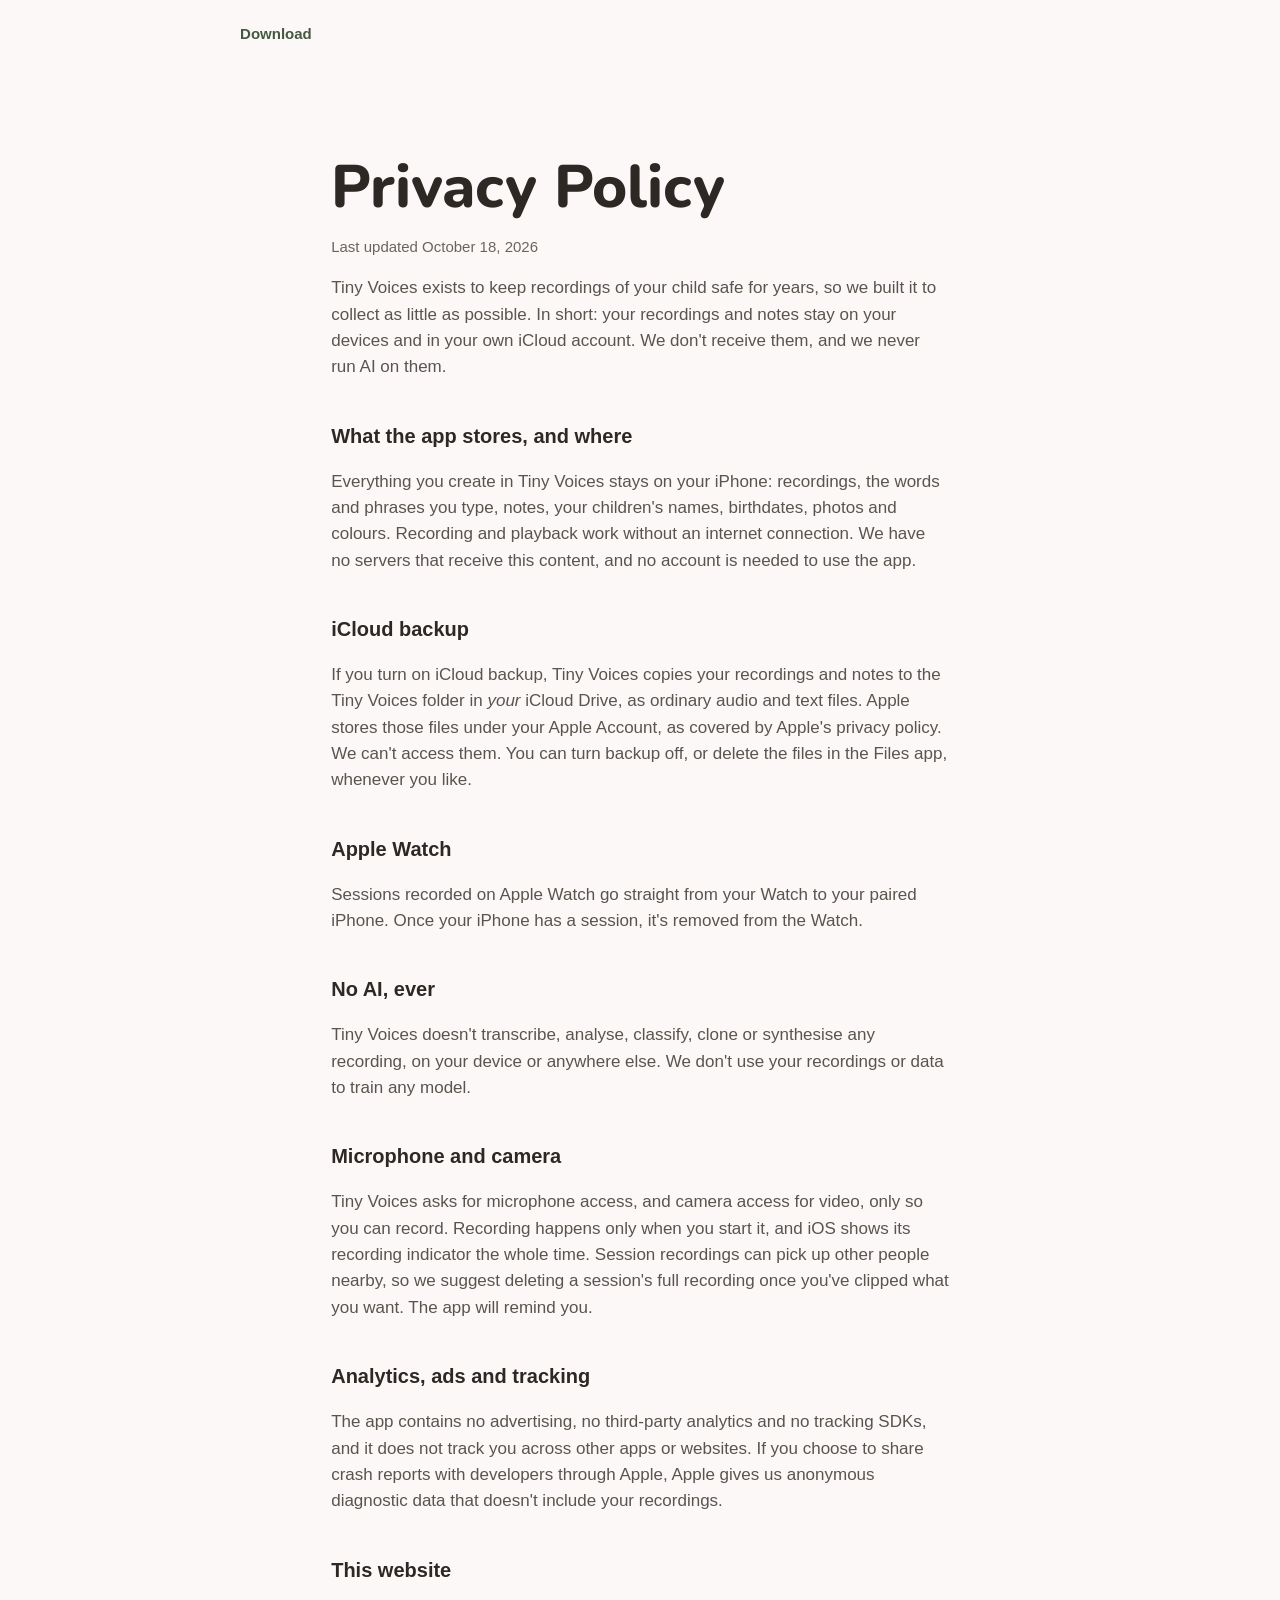
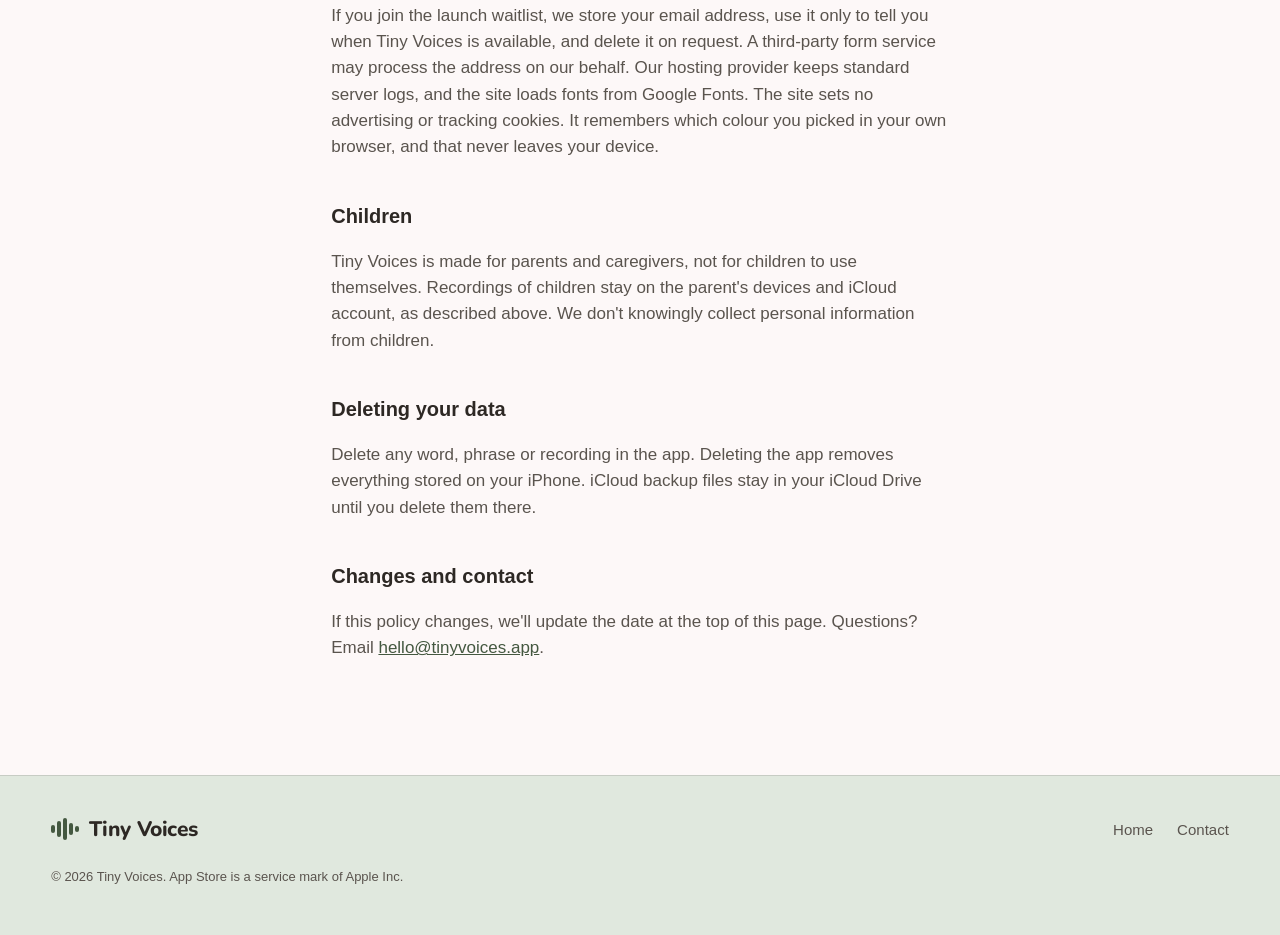
==== commit e7c90b9b: "Direction B (The voice): the child's words are the hero Builds on direction A. The hero drops the ph" ====
--- a/privacy.html
+++ b/privacy.html
@@ -9,7 +9,7 @@
   <link rel="canonical" href="https://tiny-voices-site.vercel.app/privacy">
   <link rel="preconnect" href="https://fonts.googleapis.com">
   <link rel="preconnect" href="https://fonts.gstatic.com" crossorigin>
-  <link href="https://fonts.googleapis.com/css2?family=Young+Serif&display=swap" rel="stylesheet">
+  <link href="https://fonts.googleapis.com/css2?family=Nunito:wght@700;800;900&display=swap" rel="stylesheet">
   <link rel="stylesheet" href="assets/tokens.css">
   <link rel="stylesheet" href="assets/mockups.css">
   <link rel="stylesheet" href="assets/site.css">
--- a/assets/site.css
+++ b/assets/site.css
@@ -1,9 +1,9 @@
-/* Tiny Voices marketing site, direction A ("Storybook").
+/* Tiny Voices marketing site, direction B ("The voice").
    Tokens: tokens.css (from the app). App mockups: mockups.css. */
 
 /* Site-level tokens. --text-muted is darkened from the app value so small text passes WCAG AA. */
 :root {
-  --display: "Young Serif", "Iowan Old Style", Georgia, serif;
+  --display: "Nunito", ui-rounded, "SF Pro Rounded", var(--font-sf);
   --wrap: 1180px;
   --gutter: max(16px, 4vw);
   --ease: cubic-bezier(.25, 1, .5, 1); /* ease-out-quart */
@@ -44,8 +44,8 @@
 
 /* ---------- Type ---------- */
 .display, .title {
-  font-family: var(--display); font-weight: 400; margin: 0;
-  letter-spacing: -.02em; text-wrap: balance; color: var(--text-primary);
+  font-family: var(--display); font-weight: 800; margin: 0;
+  letter-spacing: -.03em; text-wrap: balance; color: var(--text-primary);
 }
 .display { font-size: clamp(44px, 6.2vw, 82px); line-height: 1.04; }
 .title { font-size: clamp(32px, 3.9vw, 50px); line-height: 1.1; }
@@ -64,7 +64,7 @@
 }
 .nav__inner { display: flex; align-items: center; gap: 24px; height: 68px; }
 .brand { display: inline-flex; align-items: center; gap: 10px; text-decoration: none; }
-.brand__name { font-family: var(--display); font-size: 21px; letter-spacing: -.01em; }
+.brand__name { font-family: var(--display); font-weight: 800; font-size: 21px; letter-spacing: -.02em; }
 .brand__mark { display: inline-flex; align-items: center; gap: 2.5px; height: 22px; }
 .brand__mark i { display: block; width: 3.5px; border-radius: 3px; background: var(--accent-deep); }
 .brand__mark i:nth-child(1) { height: 8px; } .brand__mark i:nth-child(2) { height: 16px; }
@@ -83,75 +83,78 @@
 .nav__cta:active { transform: scale(.97); }
 @media (max-width: 760px) { .nav__links { display: none; } .nav__cta { margin-left: auto; } }
 
-/* ---------- Hero: the child's colour, full bleed ---------- */
+/* ---------- Hero: the child's words, huge, on their colour ---------- */
+.nav:not(.is-scrolled) { color: var(--band-fg); }
+.nav:not(.is-scrolled) .brand__mark i { background: var(--band-fg); }
+.nav:not(.is-scrolled) .nav__links a { color: color-mix(in srgb, var(--band-fg) 86%, var(--accent-deep)); }
+.nav:not(.is-scrolled) .nav__links a:hover { color: var(--band-fg); }
+.nav:not(.is-scrolled) .nav__cta { background: var(--band-fg); color: var(--accent-deep); }
+
 .hero {
-  background: var(--accent-primary-light);
-  padding: calc(68px + clamp(32px, 6vw, 80px)) 0 clamp(40px, 5vw, 64px);
+  background: var(--accent-deep); color: var(--band-fg);
+  padding: calc(68px + clamp(32px, 6vw, 88px)) 0 clamp(40px, 5vw, 64px);
   border-radius: 0 0 clamp(32px, 5vw, 72px) clamp(32px, 5vw, 72px);
   overflow: hidden;
   transition: background-color .5s var(--ease);
 }
-.hero__grid { display: grid; grid-template-columns: 1.15fr .85fr; gap: clamp(32px, 5vw, 72px); align-items: center; }
-.squiggle { position: relative; white-space: nowrap; }
-.squiggle svg { position: absolute; left: 0; right: 0; bottom: -.12em; width: 100%; height: .22em; color: var(--accent-primary); overflow: visible; }
-.squiggle path { stroke-dasharray: 260; stroke-dashoffset: 260; animation: draw 1.4s var(--ease) .5s forwards; }
-@keyframes draw { to { stroke-dashoffset: 0; } }
+.hero .display { color: var(--band-fg); font-size: clamp(44px, 5.4vw, 74px); line-height: 1.02; max-width: 9em; }
+.hero .lede { color: color-mix(in srgb, var(--band-fg) 88%, var(--accent-deep)); }
+.hero__grid > * { min-width: 0; }
+.hero__grid { display: grid; grid-template-columns: .95fr 1.05fr; gap: clamp(32px, 5vw, 72px); align-items: center; }
 .hero__actions { display: flex; flex-wrap: wrap; align-items: center; gap: 24px; margin-top: 36px; }
-.hero__devices { margin: 20px 0 0; font-size: 15px; color: var(--text-secondary); }
+.hero__devices { margin: 20px 0 0; font-size: 15px; color: color-mix(in srgb, var(--band-fg) 84%, var(--accent-deep)); }
 .appstore { display: inline-block; border-radius: 10px; transition: transform .25s var(--ease); }
 .appstore img { height: 52px; width: auto; }
 .appstore:hover { transform: translateY(-2px); }
-.textlink { font-weight: 600; text-decoration: underline; text-decoration-thickness: 1.5px; text-underline-offset: 5px; color: var(--accent-ink); padding: 8px 0; }
+.textlink { font-weight: 700; text-decoration: underline; text-decoration-thickness: 1.5px; text-underline-offset: 5px; color: var(--accent-ink); padding: 8px 0; }
+.hero .textlink { color: var(--band-fg); }
 .textlink span { display: inline-block; transition: transform .25s var(--ease); }
 .textlink:hover span { transform: translateX(3px); }
 
-.hero__stage { position: relative; display: grid; place-items: center; min-height: 600px; }
-.blob {
-  position: absolute; z-index: 0; background: var(--accent-primary);
-  border-radius: 42% 58% 63% 37% / 41% 44% 56% 59%;
-  transition: background-color .5s var(--ease);
-}
-.blob--hero { width: 115%; aspect-ratio: 1; max-width: 560px; opacity: .9; }
-.hero__stage .phone { position: relative; z-index: 1; transform: rotate(-3deg); }
-
-/* Paper labels, like the captions in a baby book */
-.note {
-  position: absolute; z-index: 2; margin: 0;
-  display: flex; flex-direction: column; gap: 2px;
-  padding: 12px 18px 14px; border-radius: 6px;
-  background: var(--surface-primary); color: var(--text-primary);
-  box-shadow: 0 2px 0 var(--border-default), 0 18px 32px -18px rgba(45,40,36,.45);
-}
-.note__word { font-family: var(--display); font-size: 22px; line-height: 1.2; }
-.note__meta { font-size: 13px; color: var(--text-muted); }
-.note--a { left: -4%; bottom: 14%; transform: rotate(-4deg); }
-.note--b { right: -6%; top: 16%; transform: rotate(5deg); }
+/* The words take turns "playing", the way the Library highlights the clip that's playing */
+.words { list-style: none; margin: 0; padding: 0; display: flex; flex-direction: column; gap: clamp(2px, .6vw, 8px); }
+.words__item { display: flex; align-items: center; gap: 14px; flex-wrap: nowrap; min-width: 0; }
+.words__item--in { margin-left: 14%; }
+.words__item--in2 { margin-left: 5%; }
+.words__w {
+  font-family: var(--display); font-weight: 900; letter-spacing: -.035em; line-height: 1.04;
+  font-size: clamp(34px, 4.6vw, 68px); white-space: nowrap; color: var(--band-fg); opacity: .42;
+  animation: speak 12s var(--ease) infinite; animation-delay: calc(var(--i) * 2s);
+}
+.words__age { font-size: 14px; font-weight: 600; color: color-mix(in srgb, var(--band-fg) 84%, var(--accent-deep)); white-space: nowrap; }
+.words .mini-wave { height: 26px; opacity: 0; animation: speak-wave 12s var(--ease) infinite; animation-delay: calc(var(--i) * 2s); }
+.words .mini-wave i { background: var(--band-fg); animation: eq .6s ease-in-out infinite alternate; animation-delay: var(--d); }
+@keyframes speak { 0%, 18%, 100% { opacity: .42; } 3%, 14% { opacity: 1; } }
+@keyframes speak-wave { 0%, 100% { opacity: 0; } 3%, 14% { opacity: 1; } 18% { opacity: 0; } }
+@media (prefers-reduced-motion: reduce) {
+  .words__item:nth-child(2) .words__w { opacity: 1; }
+  .words__item:nth-child(2) .mini-wave { opacity: 1; }
+}
 
 .theme-pick { display: flex; flex-wrap: wrap; align-items: center; gap: 10px; margin-top: clamp(28px, 4vw, 48px); }
-.theme-pick__label { font-size: 15px; color: var(--text-secondary); margin-right: 6px; }
+.theme-pick__label { font-size: 15px; color: color-mix(in srgb, var(--band-fg) 86%, var(--accent-deep)); margin-right: 6px; }
 .swatch {
   display: inline-flex; align-items: center; gap: 8px; min-height: 44px; padding: 0 16px 0 8px;
-  border-radius: var(--r-full); border: 1.5px solid color-mix(in srgb, var(--text-primary) 18%, transparent);
-  background: color-mix(in srgb, var(--surface-primary) 55%, transparent); cursor: pointer; font-size: 15px; font-weight: 500;
+  border-radius: var(--r-full); border: 1.5px solid color-mix(in srgb, var(--band-fg) 30%, transparent);
+  background: transparent; color: var(--band-fg); cursor: pointer; font-size: 15px; font-weight: 600;
   transition: border-color .2s, background-color .2s;
 }
 .swatch span { width: 26px; height: 26px; border-radius: 50%; background: var(--c); }
-.swatch:hover { border-color: var(--text-primary); }
-.swatch[aria-checked="true"] { border-color: var(--text-primary); background: var(--surface-primary); }
+.swatch:hover { border-color: var(--band-fg); }
+.swatch[aria-checked="true"] { border-color: var(--band-fg); background: color-mix(in srgb, var(--band-fg) 14%, transparent); }
+.swatch span { box-shadow: 0 0 0 2px color-mix(in srgb, var(--band-fg) 60%, transparent); }
 .swatch[data-theme="sage"] { --c: #6A7E64; } .swatch[data-theme="rose"] { --c: #AC767C; } .swatch[data-theme="slate"] { --c: #68829E; }
 
 @media (max-width: 980px) {
   .hero__grid { grid-template-columns: 1fr; }
-  .hero__stage { min-height: 560px; }
 }
 @media (max-width: 520px) {
-  .hero__stage { min-height: 500px; }
+  .words__item--in { margin-left: 8%; } .words__item--in2 { margin-left: 3%; }
+  .words__w { font-size: 30px; white-space: normal; }
+  .words__item { flex-wrap: wrap; column-gap: 10px; row-gap: 0; }
   .phone { --pw: 250px; border-radius: 44px; padding: 10px; }
   .phone__screen { border-radius: 35px; font-size: 12px; }
   .rec__label { margin-top: 40px; }
-  .note--a { left: -2px; bottom: 6%; }
-  .note--b { right: -2px; top: 4%; }
-  .note__word { font-size: 19px; }
   .lock__time { font-size: 70px; }
 }
 
@@ -160,7 +163,7 @@
 .why__inner { display: grid; grid-template-columns: repeat(12, 1fr); gap: 24px; }
 .why__quote {
   grid-column: 1 / span 10; margin: 0;
-  font-family: var(--display); font-size: clamp(28px, 3.6vw, 46px); line-height: 1.28; letter-spacing: -.015em; text-wrap: pretty;
+  font-family: var(--display); font-weight: 700; font-size: clamp(28px, 3.6vw, 46px); line-height: 1.28; letter-spacing: -.015em; text-wrap: pretty;
 }
 .why__body { grid-column: 6 / span 6; margin: 8px 0 0; color: var(--text-secondary); font-size: 18px; max-width: 34em; }
 @media (max-width: 760px) { .why__quote, .why__body { grid-column: 1 / -1; } }
@@ -218,6 +221,7 @@
 .feature__art .phone { position: relative; z-index: 1; }
 .feature--capture { grid-template-columns: 1.1fr .9fr; }
 .feature--capture .title { font-size: clamp(36px, 5vw, 64px); line-height: 1.04; max-width: 9em; }
+.blob { position: absolute; z-index: 0; transition: background-color .5s var(--ease); }
 .blob--capture { width: 105%; max-width: 520px; aspect-ratio: 1; background: var(--accent-primary-light); border-radius: 58% 42% 38% 62% / 53% 61% 39% 47%; }
 .feature--library { grid-template-columns: .9fr 1.1fr; }
 .blob--library { width: 100%; max-width: 500px; aspect-ratio: 1.1; background: var(--accent-primary-light); border-radius: 46% 54% 52% 48% / 60% 38% 62% 40%; }
@@ -268,7 +272,7 @@
 .firsts li::before { content: ""; position: absolute; left: 0; top: 0; width: 20px; height: 20px; border-radius: 50%; background: var(--accent-primary); box-shadow: 0 0 0 5px var(--surface-background); }
 .firsts__when { font-size: 14px; font-weight: 600; color: var(--accent-ink); font-variant-numeric: tabular-nums; }
 .firsts__what { font-size: 15px; color: var(--text-muted); }
-.firsts__word { font-family: var(--display); font-size: clamp(30px, 3vw, 40px); line-height: 1.15; margin-top: 6px; }
+.firsts__word { font-family: var(--display); font-weight: 900; letter-spacing: -.03em; font-size: clamp(30px, 3vw, 40px); line-height: 1.15; margin-top: 6px; }
 .firsts__now::before { background: var(--surface-background) !important; border: 2.5px dashed var(--accent-primary); }
 .firsts__note { margin-top: 6px; color: var(--text-secondary); font-size: 16px; max-width: 18em; }
 .lookback__fine { margin: 40px 0 0; font-size: 15px; color: var(--text-muted); }
@@ -284,7 +288,7 @@
 .promise__grid { display: grid; grid-template-columns: 1.1fr 1fr; gap: clamp(40px, 6vw, 96px); align-items: center; }
 .promise__copy > p { color: #CFCAC3; font-size: 18px; line-height: 1.65; max-width: 32em; margin: 28px 0 0; }
 .vows { list-style: none; margin: 36px 0 0; padding: 0; display: grid; gap: 14px; }
-.vows li { display: flex; gap: 16px; align-items: center; font-family: var(--display); font-size: clamp(21px, 2.1vw, 26px); line-height: 1.3; }
+.vows li { display: flex; gap: 16px; align-items: center; font-family: var(--display); font-weight: 800; font-size: clamp(21px, 2.1vw, 26px); line-height: 1.3; }
 .vows li::before { content: ""; flex: none; width: 22px; height: 16px; background:
   linear-gradient(#C9D6C4, #C9D6C4) 0 50% / 3px 6px no-repeat,
   linear-gradient(#C9D6C4, #C9D6C4) 6px 50% / 3px 12px no-repeat,
@@ -343,7 +347,7 @@
 /* ---------- Legal page ---------- */
 .legal { padding: calc(68px + clamp(40px, 7vw, 88px)) 0 clamp(48px, 8vw, 96px); }
 .legal__inner { max-width: 720px; }
-.legal h1 { font-family: var(--display); font-weight: 400; font-size: clamp(40px, 5.5vw, 60px); line-height: 1.05; margin: 0 0 16px; }
+.legal h1 { font-family: var(--display); font-weight: 800; font-size: clamp(40px, 5.5vw, 60px); line-height: 1.05; margin: 0 0 16px; }
 .legal h2 { font-size: 20px; font-weight: 600; margin: 40px 0 8px; }
 .legal p, .legal li { color: var(--text-secondary); }
 .legal .updated { color: var(--text-muted); font-size: 15px; }
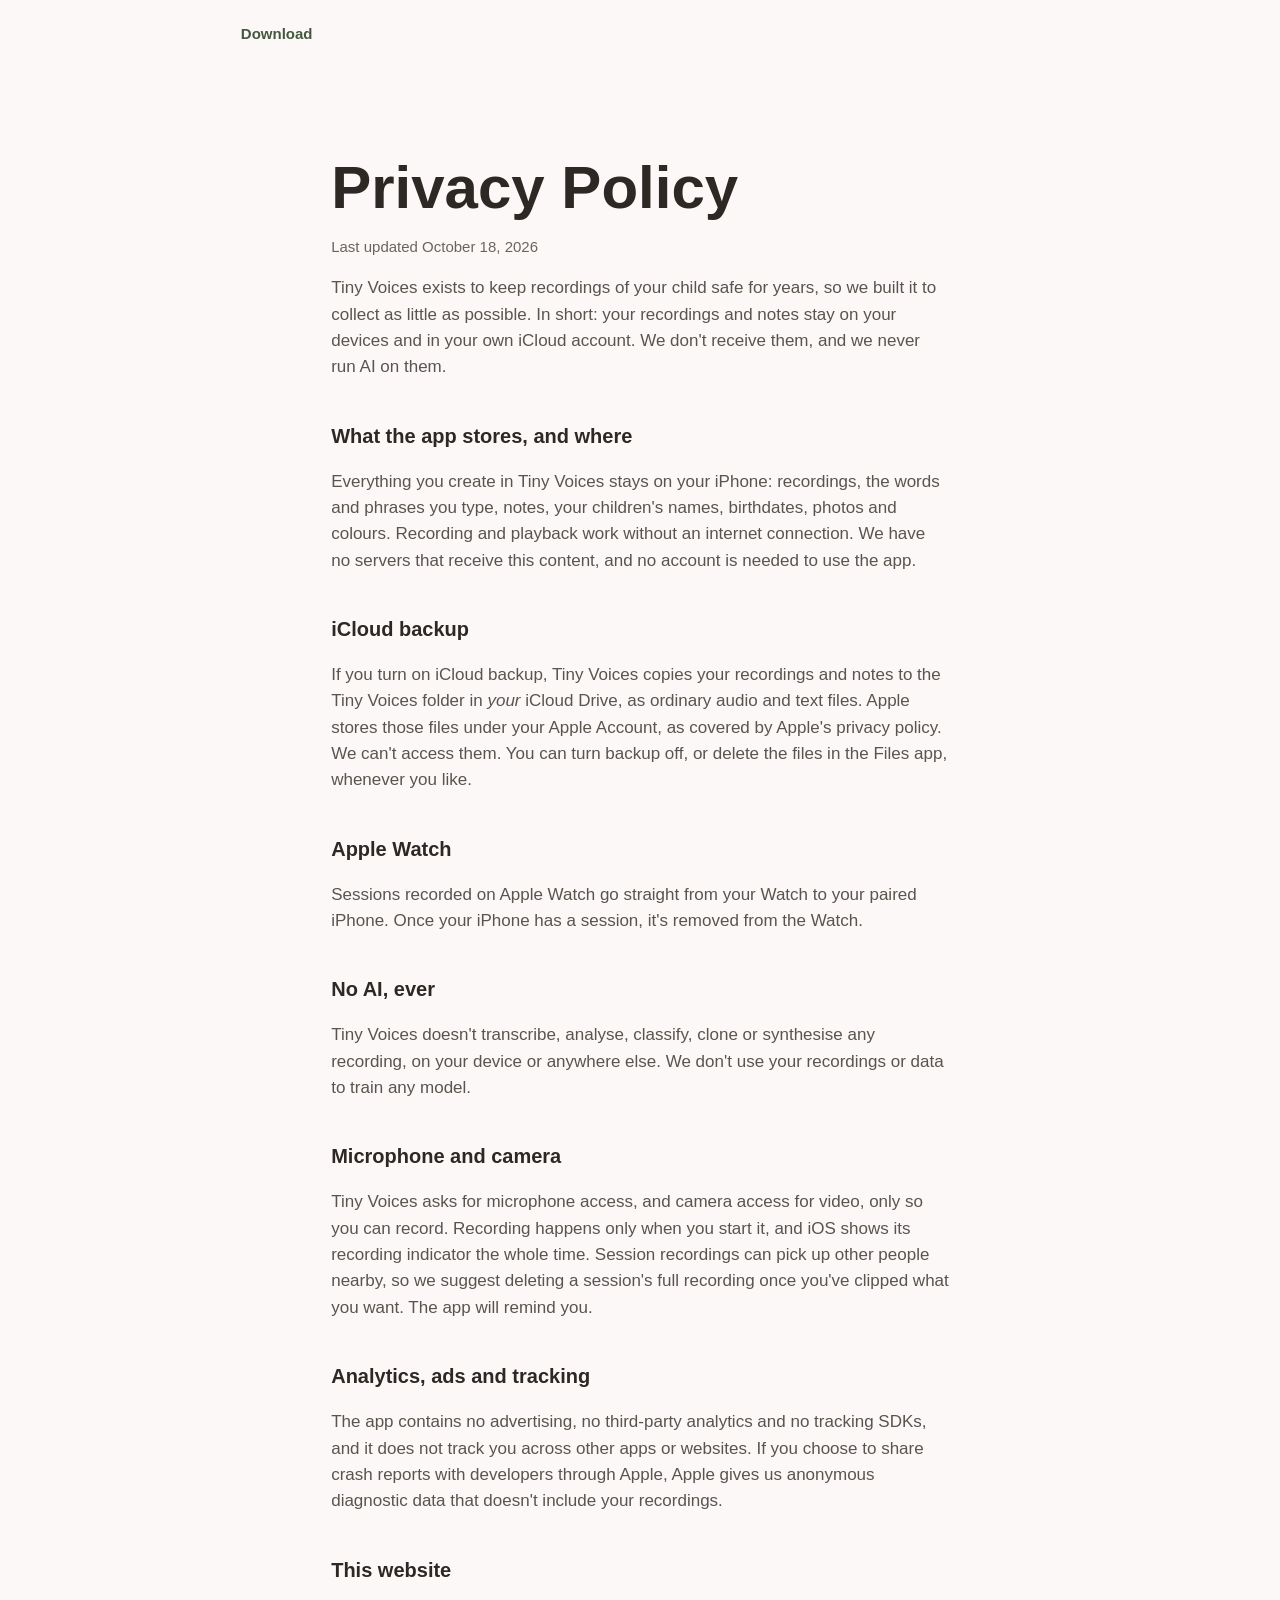
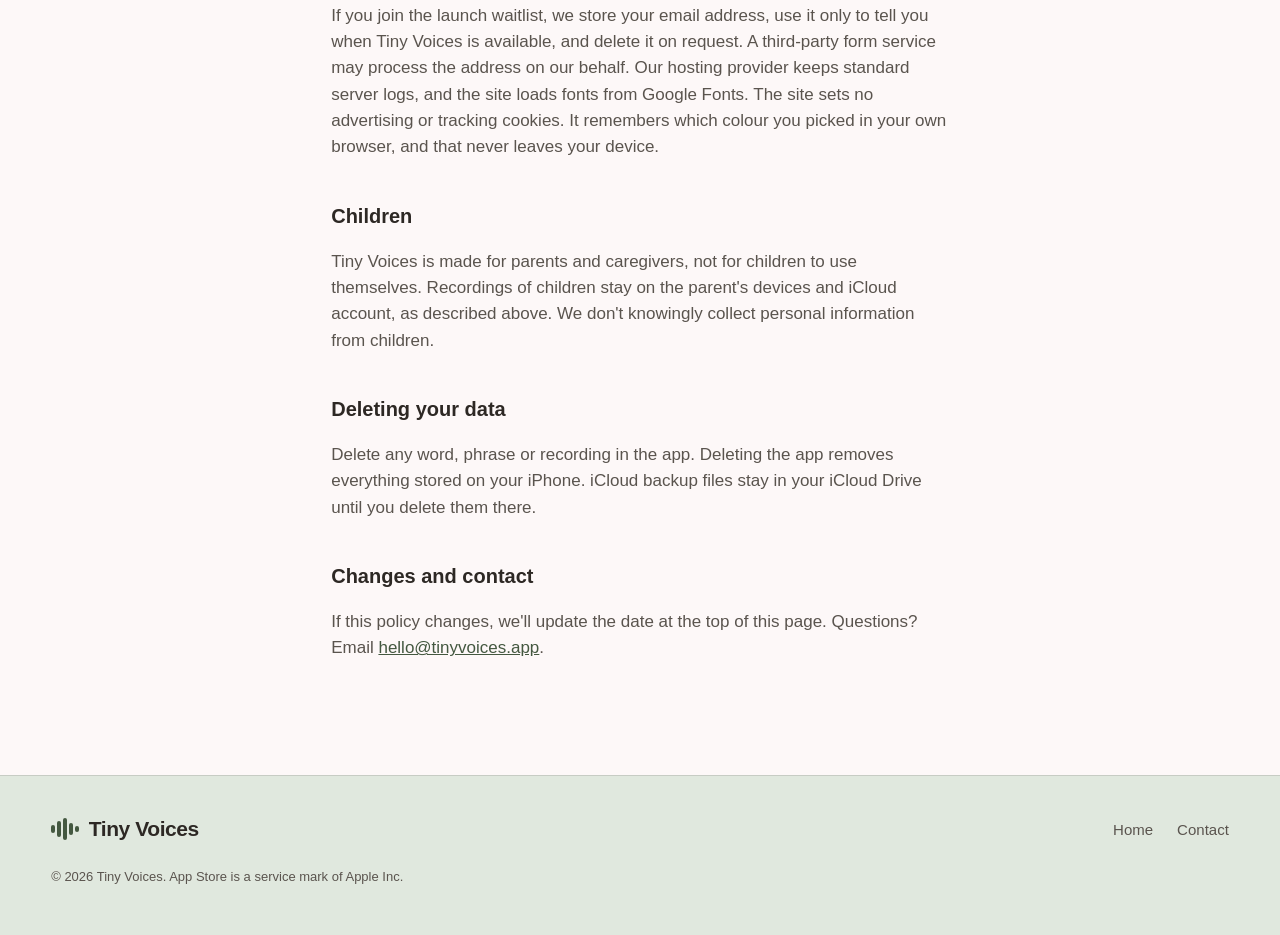
==== commit cc4ea193: "Stop browsers serving stale CSS/JS after a deploy The /assets cache header let browsers keep the pre" ====
--- a/privacy.html
+++ b/privacy.html
@@ -9,10 +9,10 @@
   <link rel="canonical" href="https://tiny-voices-site.vercel.app/privacy">
   <link rel="preconnect" href="https://fonts.googleapis.com">
   <link rel="preconnect" href="https://fonts.gstatic.com" crossorigin>
-  <link href="https://fonts.googleapis.com/css2?family=Nunito:wght@700;800;900&display=swap" rel="stylesheet">
-  <link rel="stylesheet" href="assets/tokens.css">
-  <link rel="stylesheet" href="assets/mockups.css">
-  <link rel="stylesheet" href="assets/site.css">
+  <link href="https://fonts.googleapis.com/css2?family=Young+Serif&display=swap" rel="stylesheet">
+  <link rel="stylesheet" href="assets/tokens.css?v=579d9a0159">
+  <link rel="stylesheet" href="assets/mockups.css?v=385d45b97d">
+  <link rel="stylesheet" href="assets/site.css?v=de2f16b168">
 </head>
 <body>
   <!-- Draft written from the product docs (PRD-008, ADR-0006, ADR-0008). Have it reviewed before the App Store submission. -->
@@ -79,7 +79,7 @@
     </div>
   </footer>
 
-  <script src="assets/config.js"></script>
-  <script src="assets/main.js"></script>
+  <script src="assets/config.js?v=3a8e54e0e2"></script>
+  <script src="assets/main.js?v=f78a5b01d3"></script>
 </body>
 </html>
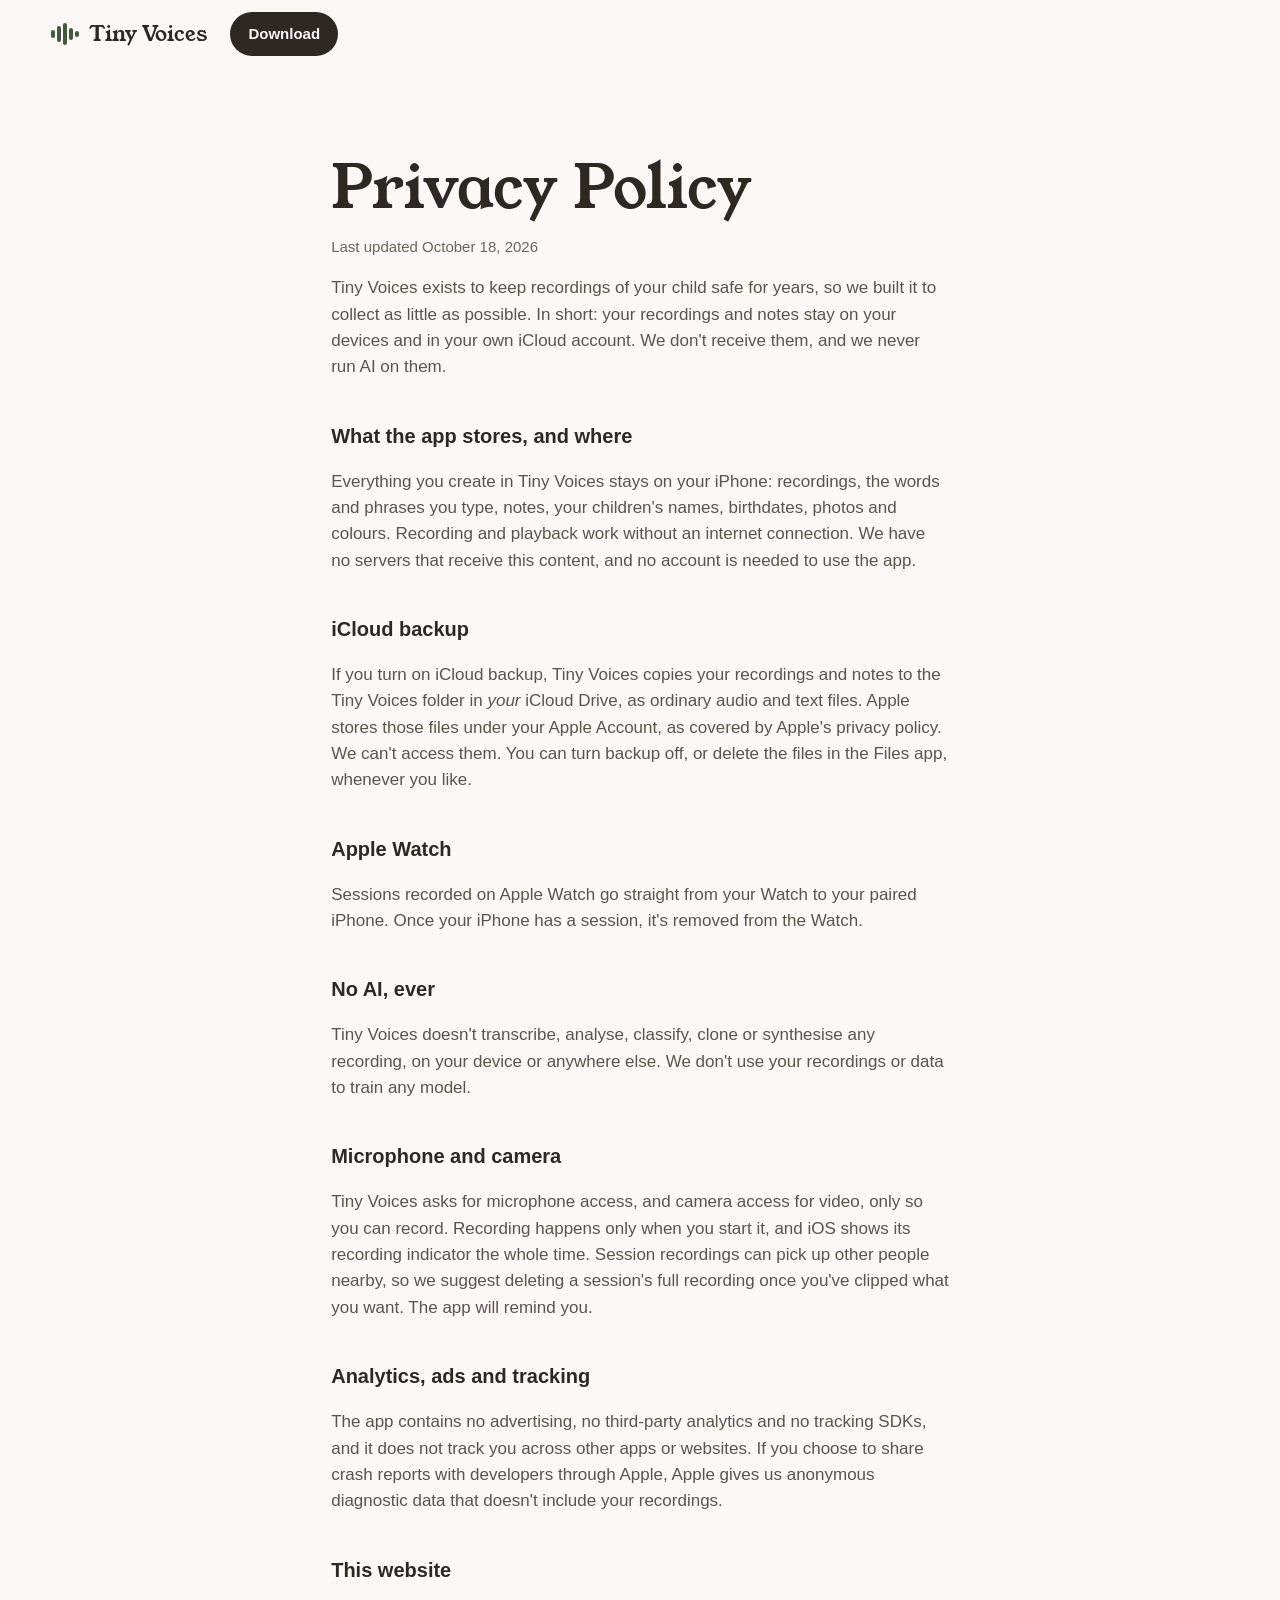
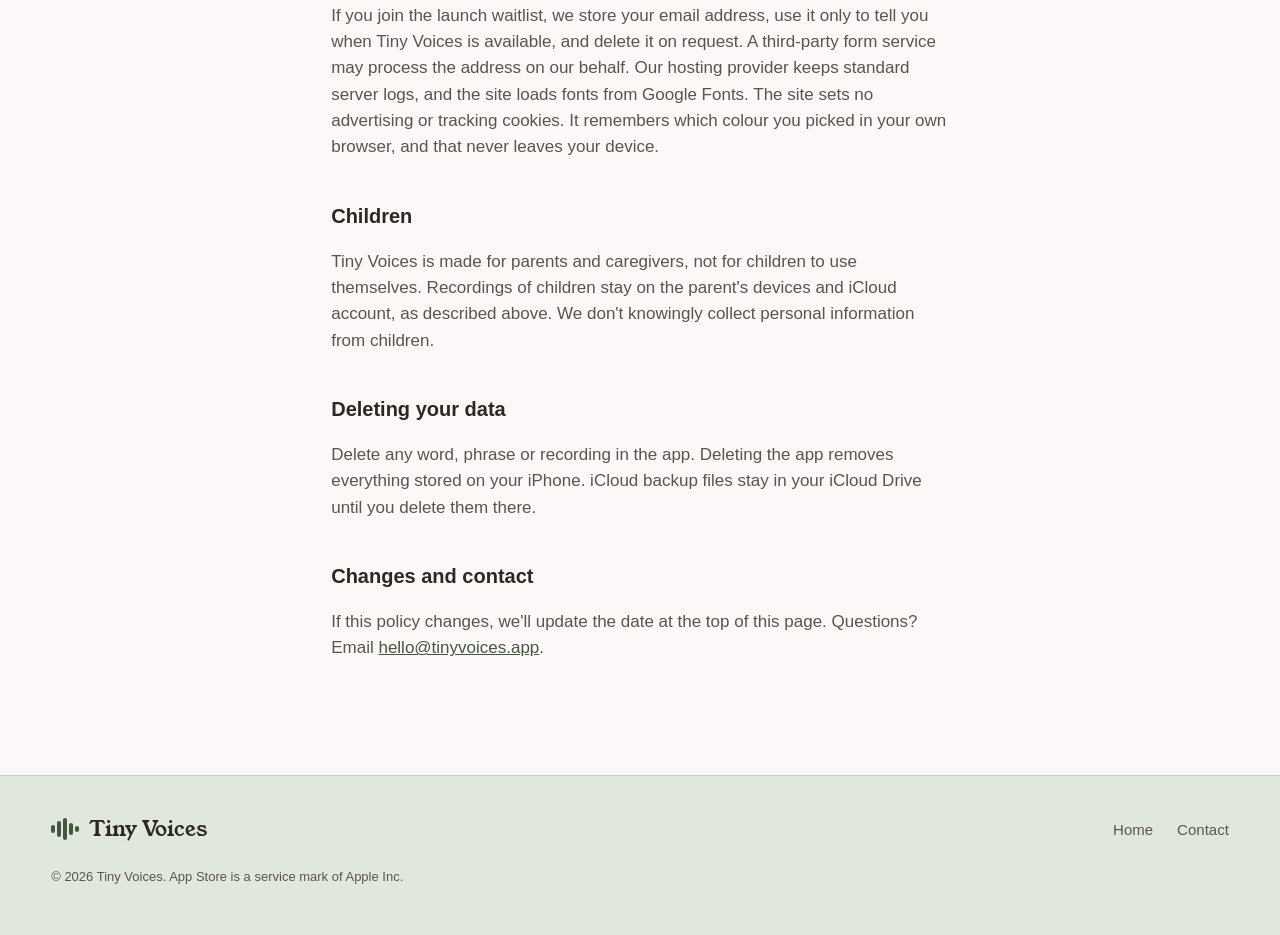
==== commit 9c6d82d7: "Polish from second critique: headings, dark mode, small fixes - Rewrite section headings that shared" ====
--- a/privacy.html
+++ b/privacy.html
@@ -12,7 +12,7 @@
   <link href="https://fonts.googleapis.com/css2?family=Young+Serif&display=swap" rel="stylesheet">
   <link rel="stylesheet" href="assets/tokens.css?v=579d9a0159">
   <link rel="stylesheet" href="assets/mockups.css?v=385d45b97d">
-  <link rel="stylesheet" href="assets/site.css?v=de2f16b168">
+  <link rel="stylesheet" href="assets/site.css?v=0d7fbd521b">
 </head>
 <body>
   <!-- Draft written from the product docs (PRD-008, ADR-0006, ADR-0008). Have it reviewed before the App Store submission. -->
--- a/assets/site.css
+++ b/assets/site.css
@@ -1,9 +1,9 @@
-/* Tiny Voices marketing site, direction B ("The voice").
+/* Tiny Voices marketing site, direction A ("Storybook").
    Tokens: tokens.css (from the app). App mockups: mockups.css. */
 
 /* Site-level tokens. --text-muted is darkened from the app value so small text passes WCAG AA. */
 :root {
-  --display: "Nunito", ui-rounded, "SF Pro Rounded", var(--font-sf);
+  --display: "Young Serif", "Iowan Old Style", Georgia, serif;
   --wrap: 1180px;
   --gutter: max(16px, 4vw);
   --ease: cubic-bezier(.25, 1, .5, 1); /* ease-out-quart */
@@ -12,13 +12,24 @@
   --band-fg: #FDF8F8;
   --promise-bg: color-mix(in srgb, var(--accent-deep) 30%, #1E1B18);
   --accent-ink: var(--accent-deep);
+  --hero-bg: var(--accent-primary-light);
+  --squiggle: var(--accent-primary);
 }
 :root, [data-child-theme="sage"] { --accent-deep: #445840; }
 [data-child-theme="rose"] { --accent-deep: #824E56; }
 [data-child-theme="slate"] { --accent-deep: #3E5874; }
 @media (prefers-color-scheme: dark) {
   :root { --text-muted: #A39D96; --error: #E58A7E; }
-  :root, [data-child-theme] { --accent-ink: color-mix(in srgb, var(--accent-primary) 45%, #F5F2EE); }
+  :root, [data-child-theme] {
+    --accent-ink: color-mix(in srgb, var(--accent-primary) 45%, #F5F2EE);
+    /* Dark: the child's colour stays deep and saturated instead of mixing into brown-black */
+    --hero-bg: color-mix(in srgb, var(--accent-deep) 85%, #0F0E0C);
+    --squiggle: var(--accent-ring);
+    --promise-bg: color-mix(in srgb, var(--accent-deep) 45%, #1E1B18);
+    --accent-primary-light: color-mix(in srgb, var(--accent-primary) 40%, #1A1816);
+  }
+  .hero, .cta, .footer { --text-secondary: #DAD5CE; }
+  .promise { box-shadow: inset 0 0 0 1px color-mix(in srgb, var(--accent-ring) 30%, transparent); }
 }
 
 *, *::before, *::after { box-sizing: border-box; }
@@ -44,8 +55,8 @@
 
 /* ---------- Type ---------- */
 .display, .title {
-  font-family: var(--display); font-weight: 800; margin: 0;
-  letter-spacing: -.03em; text-wrap: balance; color: var(--text-primary);
+  font-family: var(--display); font-weight: 400; margin: 0;
+  letter-spacing: -.02em; text-wrap: balance; color: var(--text-primary);
 }
 .display { font-size: clamp(44px, 6.2vw, 82px); line-height: 1.04; }
 .title { font-size: clamp(32px, 3.9vw, 50px); line-height: 1.1; }
@@ -64,7 +75,7 @@
 }
 .nav__inner { display: flex; align-items: center; gap: 24px; height: 68px; }
 .brand { display: inline-flex; align-items: center; gap: 10px; text-decoration: none; }
-.brand__name { font-family: var(--display); font-weight: 800; font-size: 21px; letter-spacing: -.02em; }
+.brand__name { font-family: var(--display); font-size: 21px; letter-spacing: -.01em; }
 .brand__mark { display: inline-flex; align-items: center; gap: 2.5px; height: 22px; }
 .brand__mark i { display: block; width: 3.5px; border-radius: 3px; background: var(--accent-deep); }
 .brand__mark i:nth-child(1) { height: 8px; } .brand__mark i:nth-child(2) { height: 16px; }
@@ -83,78 +94,76 @@
 .nav__cta:active { transform: scale(.97); }
 @media (max-width: 760px) { .nav__links { display: none; } .nav__cta { margin-left: auto; } }
 
-/* ---------- Hero: the child's words, huge, on their colour ---------- */
-.nav:not(.is-scrolled) { color: var(--band-fg); }
-.nav:not(.is-scrolled) .brand__mark i { background: var(--band-fg); }
-.nav:not(.is-scrolled) .nav__links a { color: color-mix(in srgb, var(--band-fg) 86%, var(--accent-deep)); }
-.nav:not(.is-scrolled) .nav__links a:hover { color: var(--band-fg); }
-.nav:not(.is-scrolled) .nav__cta { background: var(--band-fg); color: var(--accent-deep); }
-
+/* ---------- Hero: the child's colour, full bleed ---------- */
 .hero {
-  background: var(--accent-deep); color: var(--band-fg);
-  padding: calc(68px + clamp(32px, 6vw, 88px)) 0 clamp(40px, 5vw, 64px);
+  background: var(--hero-bg);
+  padding: calc(68px + clamp(32px, 6vw, 80px)) 0 clamp(40px, 5vw, 64px);
   border-radius: 0 0 clamp(32px, 5vw, 72px) clamp(32px, 5vw, 72px);
   overflow: hidden;
   transition: background-color .5s var(--ease);
 }
-.hero .display { color: var(--band-fg); font-size: clamp(44px, 5.4vw, 74px); line-height: 1.02; max-width: 9em; }
-.hero .lede { color: color-mix(in srgb, var(--band-fg) 88%, var(--accent-deep)); }
-.hero__grid > * { min-width: 0; }
-.hero__grid { display: grid; grid-template-columns: .95fr 1.05fr; gap: clamp(32px, 5vw, 72px); align-items: center; }
+.hero__grid { display: grid; grid-template-columns: 1.15fr .85fr; gap: clamp(32px, 5vw, 72px); align-items: center; }
+.squiggle { position: relative; white-space: nowrap; }
+.squiggle svg { position: absolute; left: 0; right: 0; bottom: -.12em; width: 100%; height: .22em; color: var(--squiggle); overflow: visible; }
+.squiggle path { stroke-dasharray: 260; stroke-dashoffset: 260; animation: draw 1.4s var(--ease) .5s forwards; }
+@keyframes draw { to { stroke-dashoffset: 0; } }
+@media (prefers-reduced-motion: reduce) { .squiggle path { stroke-dashoffset: 0; } }
 .hero__actions { display: flex; flex-wrap: wrap; align-items: center; gap: 24px; margin-top: 36px; }
-.hero__devices { margin: 20px 0 0; font-size: 15px; color: color-mix(in srgb, var(--band-fg) 84%, var(--accent-deep)); }
+.hero__devices { margin: 20px 0 0; font-size: 15px; color: var(--text-secondary); }
 .appstore { display: inline-block; border-radius: 10px; transition: transform .25s var(--ease); }
 .appstore img { height: 52px; width: auto; }
 .appstore:hover { transform: translateY(-2px); }
-.textlink { font-weight: 700; text-decoration: underline; text-decoration-thickness: 1.5px; text-underline-offset: 5px; color: var(--accent-ink); padding: 8px 0; }
-.hero .textlink { color: var(--band-fg); }
+.textlink { font-weight: 600; text-decoration: underline; text-decoration-thickness: 1.5px; text-underline-offset: 5px; color: var(--accent-ink); padding: 8px 0; }
 .textlink span { display: inline-block; transition: transform .25s var(--ease); }
 .textlink:hover span { transform: translateX(3px); }
 
-/* The words take turns "playing", the way the Library highlights the clip that's playing */
-.words { list-style: none; margin: 0; padding: 0; display: flex; flex-direction: column; gap: clamp(2px, .6vw, 8px); }
-.words__item { display: flex; align-items: center; gap: 14px; flex-wrap: nowrap; min-width: 0; }
-.words__item--in { margin-left: 14%; }
-.words__item--in2 { margin-left: 5%; }
-.words__w {
-  font-family: var(--display); font-weight: 900; letter-spacing: -.035em; line-height: 1.04;
-  font-size: clamp(34px, 4.6vw, 68px); white-space: nowrap; color: var(--band-fg); opacity: .42;
-  animation: speak 12s var(--ease) infinite; animation-delay: calc(var(--i) * 2s);
-}
-.words__age { font-size: 14px; font-weight: 600; color: color-mix(in srgb, var(--band-fg) 84%, var(--accent-deep)); white-space: nowrap; }
-.words .mini-wave { height: 26px; opacity: 0; animation: speak-wave 12s var(--ease) infinite; animation-delay: calc(var(--i) * 2s); }
-.words .mini-wave i { background: var(--band-fg); animation: eq .6s ease-in-out infinite alternate; animation-delay: var(--d); }
-@keyframes speak { 0%, 18%, 100% { opacity: .42; } 3%, 14% { opacity: 1; } }
-@keyframes speak-wave { 0%, 100% { opacity: 0; } 3%, 14% { opacity: 1; } 18% { opacity: 0; } }
-@media (prefers-reduced-motion: reduce) {
-  .words__item:nth-child(2) .words__w { opacity: 1; }
-  .words__item:nth-child(2) .mini-wave { opacity: 1; }
-}
+.hero__stage { position: relative; display: grid; place-items: center; min-height: 600px; }
+.blob {
+  position: absolute; z-index: 0; background: var(--accent-primary);
+  border-radius: 42% 58% 63% 37% / 41% 44% 56% 59%;
+  transition: background-color .5s var(--ease);
+}
+.blob--hero { width: 115%; aspect-ratio: 1; max-width: 560px; opacity: .9; }
+.hero__stage .phone { position: relative; z-index: 1; transform: rotate(-3deg); }
+
+/* Paper labels, like the captions in a baby book */
+.note {
+  position: absolute; z-index: 2; margin: 0;
+  display: flex; flex-direction: column; gap: 2px;
+  padding: 12px 18px 14px; border-radius: 6px;
+  background: var(--surface-primary); color: var(--text-primary);
+  box-shadow: 0 2px 0 var(--border-default), 0 18px 32px -18px rgba(45,40,36,.45);
+}
+.note__word { font-family: var(--display); font-size: 22px; line-height: 1.2; }
+.note__meta { font-size: 13px; color: var(--text-muted); }
+.note--a { left: -4%; bottom: 14%; transform: rotate(-4deg); }
+.note--b { right: -6%; top: 16%; transform: rotate(5deg); }
 
 .theme-pick { display: flex; flex-wrap: wrap; align-items: center; gap: 10px; margin-top: clamp(28px, 4vw, 48px); }
-.theme-pick__label { font-size: 15px; color: color-mix(in srgb, var(--band-fg) 86%, var(--accent-deep)); margin-right: 6px; }
+.theme-pick__label { font-size: 15px; color: var(--text-secondary); margin-right: 6px; }
 .swatch {
   display: inline-flex; align-items: center; gap: 8px; min-height: 44px; padding: 0 16px 0 8px;
-  border-radius: var(--r-full); border: 1.5px solid color-mix(in srgb, var(--band-fg) 30%, transparent);
-  background: transparent; color: var(--band-fg); cursor: pointer; font-size: 15px; font-weight: 600;
+  border-radius: var(--r-full); border: 1.5px solid color-mix(in srgb, var(--text-primary) 18%, transparent);
+  background: color-mix(in srgb, var(--surface-primary) 55%, transparent); cursor: pointer; font-size: 15px; font-weight: 500;
   transition: border-color .2s, background-color .2s;
 }
 .swatch span { width: 26px; height: 26px; border-radius: 50%; background: var(--c); }
-.swatch:hover { border-color: var(--band-fg); }
-.swatch[aria-checked="true"] { border-color: var(--band-fg); background: color-mix(in srgb, var(--band-fg) 14%, transparent); }
-.swatch span { box-shadow: 0 0 0 2px color-mix(in srgb, var(--band-fg) 60%, transparent); }
+.swatch:hover { border-color: var(--text-primary); }
+.swatch[aria-checked="true"] { border-color: var(--text-primary); background: var(--surface-primary); }
 .swatch[data-theme="sage"] { --c: #6A7E64; } .swatch[data-theme="rose"] { --c: #AC767C; } .swatch[data-theme="slate"] { --c: #68829E; }
 
 @media (max-width: 980px) {
   .hero__grid { grid-template-columns: 1fr; }
+  .hero__stage { min-height: 560px; }
 }
 @media (max-width: 520px) {
-  .words__item--in { margin-left: 8%; } .words__item--in2 { margin-left: 3%; }
-  .words__w { font-size: 30px; white-space: normal; }
-  .words__item { flex-wrap: wrap; column-gap: 10px; row-gap: 0; }
+  .hero__stage { min-height: 500px; }
   .phone { --pw: 250px; border-radius: 44px; padding: 10px; }
   .phone__screen { border-radius: 35px; font-size: 12px; }
   .rec__label { margin-top: 40px; }
+  .note--a { left: -2px; bottom: 6%; }
+  .note--b { right: -2px; top: 4%; }
+  .note__word { font-size: 19px; }
   .lock__time { font-size: 70px; }
 }
 
@@ -163,7 +172,7 @@
 .why__inner { display: grid; grid-template-columns: repeat(12, 1fr); gap: 24px; }
 .why__quote {
   grid-column: 1 / span 10; margin: 0;
-  font-family: var(--display); font-weight: 700; font-size: clamp(28px, 3.6vw, 46px); line-height: 1.28; letter-spacing: -.015em; text-wrap: pretty;
+  font-family: var(--display); font-size: clamp(28px, 3.6vw, 46px); line-height: 1.32; letter-spacing: -.015em; text-wrap: pretty;
 }
 .why__body { grid-column: 6 / span 6; margin: 8px 0 0; color: var(--text-secondary); font-size: 18px; max-width: 34em; }
 @media (max-width: 760px) { .why__quote, .why__body { grid-column: 1 / -1; } }
@@ -221,7 +230,6 @@
 .feature__art .phone { position: relative; z-index: 1; }
 .feature--capture { grid-template-columns: 1.1fr .9fr; }
 .feature--capture .title { font-size: clamp(36px, 5vw, 64px); line-height: 1.04; max-width: 9em; }
-.blob { position: absolute; z-index: 0; transition: background-color .5s var(--ease); }
 .blob--capture { width: 105%; max-width: 520px; aspect-ratio: 1; background: var(--accent-primary-light); border-radius: 58% 42% 38% 62% / 53% 61% 39% 47%; }
 .feature--library { grid-template-columns: .9fr 1.1fr; }
 .blob--library { width: 100%; max-width: 500px; aspect-ratio: 1.1; background: var(--accent-primary-light); border-radius: 46% 54% 52% 48% / 60% 38% 62% 40%; }
@@ -272,7 +280,7 @@
 .firsts li::before { content: ""; position: absolute; left: 0; top: 0; width: 20px; height: 20px; border-radius: 50%; background: var(--accent-primary); box-shadow: 0 0 0 5px var(--surface-background); }
 .firsts__when { font-size: 14px; font-weight: 600; color: var(--accent-ink); font-variant-numeric: tabular-nums; }
 .firsts__what { font-size: 15px; color: var(--text-muted); }
-.firsts__word { font-family: var(--display); font-weight: 900; letter-spacing: -.03em; font-size: clamp(30px, 3vw, 40px); line-height: 1.15; margin-top: 6px; }
+.firsts__word { font-family: var(--display); font-size: clamp(30px, 3vw, 40px); line-height: 1.15; margin-top: 6px; }
 .firsts__now::before { background: var(--surface-background) !important; border: 2.5px dashed var(--accent-primary); }
 .firsts__note { margin-top: 6px; color: var(--text-secondary); font-size: 16px; max-width: 18em; }
 .lookback__fine { margin: 40px 0 0; font-size: 15px; color: var(--text-muted); }
@@ -288,7 +296,7 @@
 .promise__grid { display: grid; grid-template-columns: 1.1fr 1fr; gap: clamp(40px, 6vw, 96px); align-items: center; }
 .promise__copy > p { color: #CFCAC3; font-size: 18px; line-height: 1.65; max-width: 32em; margin: 28px 0 0; }
 .vows { list-style: none; margin: 36px 0 0; padding: 0; display: grid; gap: 14px; }
-.vows li { display: flex; gap: 16px; align-items: center; font-family: var(--display); font-weight: 800; font-size: clamp(21px, 2.1vw, 26px); line-height: 1.3; }
+.vows li { display: flex; gap: 16px; align-items: center; font-family: var(--display); font-size: clamp(21px, 2.1vw, 26px); line-height: 1.3; }
 .vows li::before { content: ""; flex: none; width: 22px; height: 16px; background:
   linear-gradient(#C9D6C4, #C9D6C4) 0 50% / 3px 6px no-repeat,
   linear-gradient(#C9D6C4, #C9D6C4) 6px 50% / 3px 12px no-repeat,
@@ -308,11 +316,11 @@
 .faq__list summary::-webkit-details-marker { display: none; }
 .faq__list summary::after { content: ""; flex: none; width: 30px; height: 30px; border-radius: 50%; background-color: var(--accent-wash); background-image: linear-gradient(var(--text-primary), var(--text-primary)), linear-gradient(var(--text-primary), var(--text-primary)); background-position: center; background-repeat: no-repeat; background-size: 12px 2px, 2px 12px; transition: transform .3s var(--ease), background-size .3s var(--ease); }
 .faq__list details[open] summary::after { transform: rotate(180deg); background-size: 12px 2px, 2px 0; }
-.faq__list p { margin: -4px 0 26px; color: var(--text-secondary); max-width: 38em; }
+.faq__list p { margin: -4px 0 26px; color: var(--text-secondary); max-width: 66ch; }
 @media (max-width: 900px) { .faq__grid { grid-template-columns: 1fr; gap: 24px; } .faq .title { position: static; } }
 
 /* ---------- CTA: bookends the hero ---------- */
-.cta { background: var(--accent-primary-light); padding: clamp(80px, 10vw, 136px) 0; border-radius: clamp(32px, 5vw, 72px) clamp(32px, 5vw, 72px) 0 0; transition: background-color .5s var(--ease); }
+.cta { background: var(--hero-bg); padding: clamp(80px, 10vw, 136px) 0; border-radius: clamp(32px, 5vw, 72px) clamp(32px, 5vw, 72px) 0 0; transition: background-color .5s var(--ease); }
 .cta__inner { display: grid; grid-template-columns: 1.2fr .8fr; gap: clamp(32px, 6vw, 96px); align-items: end; }
 .cta__inner > * { min-width: 0; }
 .cta .title { max-width: 10em; }
@@ -333,10 +341,10 @@
 @media (max-width: 860px) { .cta__inner { grid-template-columns: 1fr; } }
 
 /* ---------- Footer ---------- */
-.footer { background: var(--accent-primary-light); padding: 0 0 48px; transition: background-color .5s var(--ease); }
+.footer { background: var(--hero-bg); padding: 0 0 48px; transition: background-color .5s var(--ease); }
 .footer__inner { display: grid; grid-template-columns: auto 1fr; gap: 16px 32px; align-items: center; border-top: 1px solid color-mix(in srgb, var(--text-primary) 14%, transparent); padding-top: 32px; }
 .footer__links { justify-self: end; display: flex; gap: 24px; font-size: 15px; }
-.footer__links a { text-decoration: none; color: var(--text-secondary); padding: 10px 0; }
+.footer__links a { text-decoration: none; color: var(--text-secondary); padding: 10px 0; white-space: nowrap; }
 .footer__links a:hover { color: var(--text-primary); }
 .footer__fine { grid-column: 1 / -1; margin: 0; font-size: 13px; color: var(--text-secondary); max-width: 72ch; }
 
@@ -347,8 +355,18 @@
 /* ---------- Legal page ---------- */
 .legal { padding: calc(68px + clamp(40px, 7vw, 88px)) 0 clamp(48px, 8vw, 96px); }
 .legal__inner { max-width: 720px; }
-.legal h1 { font-family: var(--display); font-weight: 800; font-size: clamp(40px, 5.5vw, 60px); line-height: 1.05; margin: 0 0 16px; }
+.legal h1 { font-family: var(--display); font-weight: 400; font-size: clamp(40px, 5.5vw, 60px); line-height: 1.05; margin: 0 0 16px; }
 .legal h2 { font-size: 20px; font-weight: 600; margin: 40px 0 8px; }
 .legal p, .legal li { color: var(--text-secondary); }
 .legal .updated { color: var(--text-muted); font-size: 15px; }
 .legal a { color: var(--accent-ink); }
+
+/* ---------- Small-screen and mockup polish ---------- */
+.rec__label { color: var(--error); } /* the app's recording red is 3.8:1 on white at this size */
+@media (max-width: 520px) {
+  .lib__search { white-space: nowrap; overflow: hidden; text-overflow: ellipsis; }
+  .lib__row .dur { display: none; }
+  .lib__row:nth-child(n+4) { display: none; }
+  .footer__inner { grid-template-columns: 1fr; }
+  .footer__links { justify-self: start; }
+}
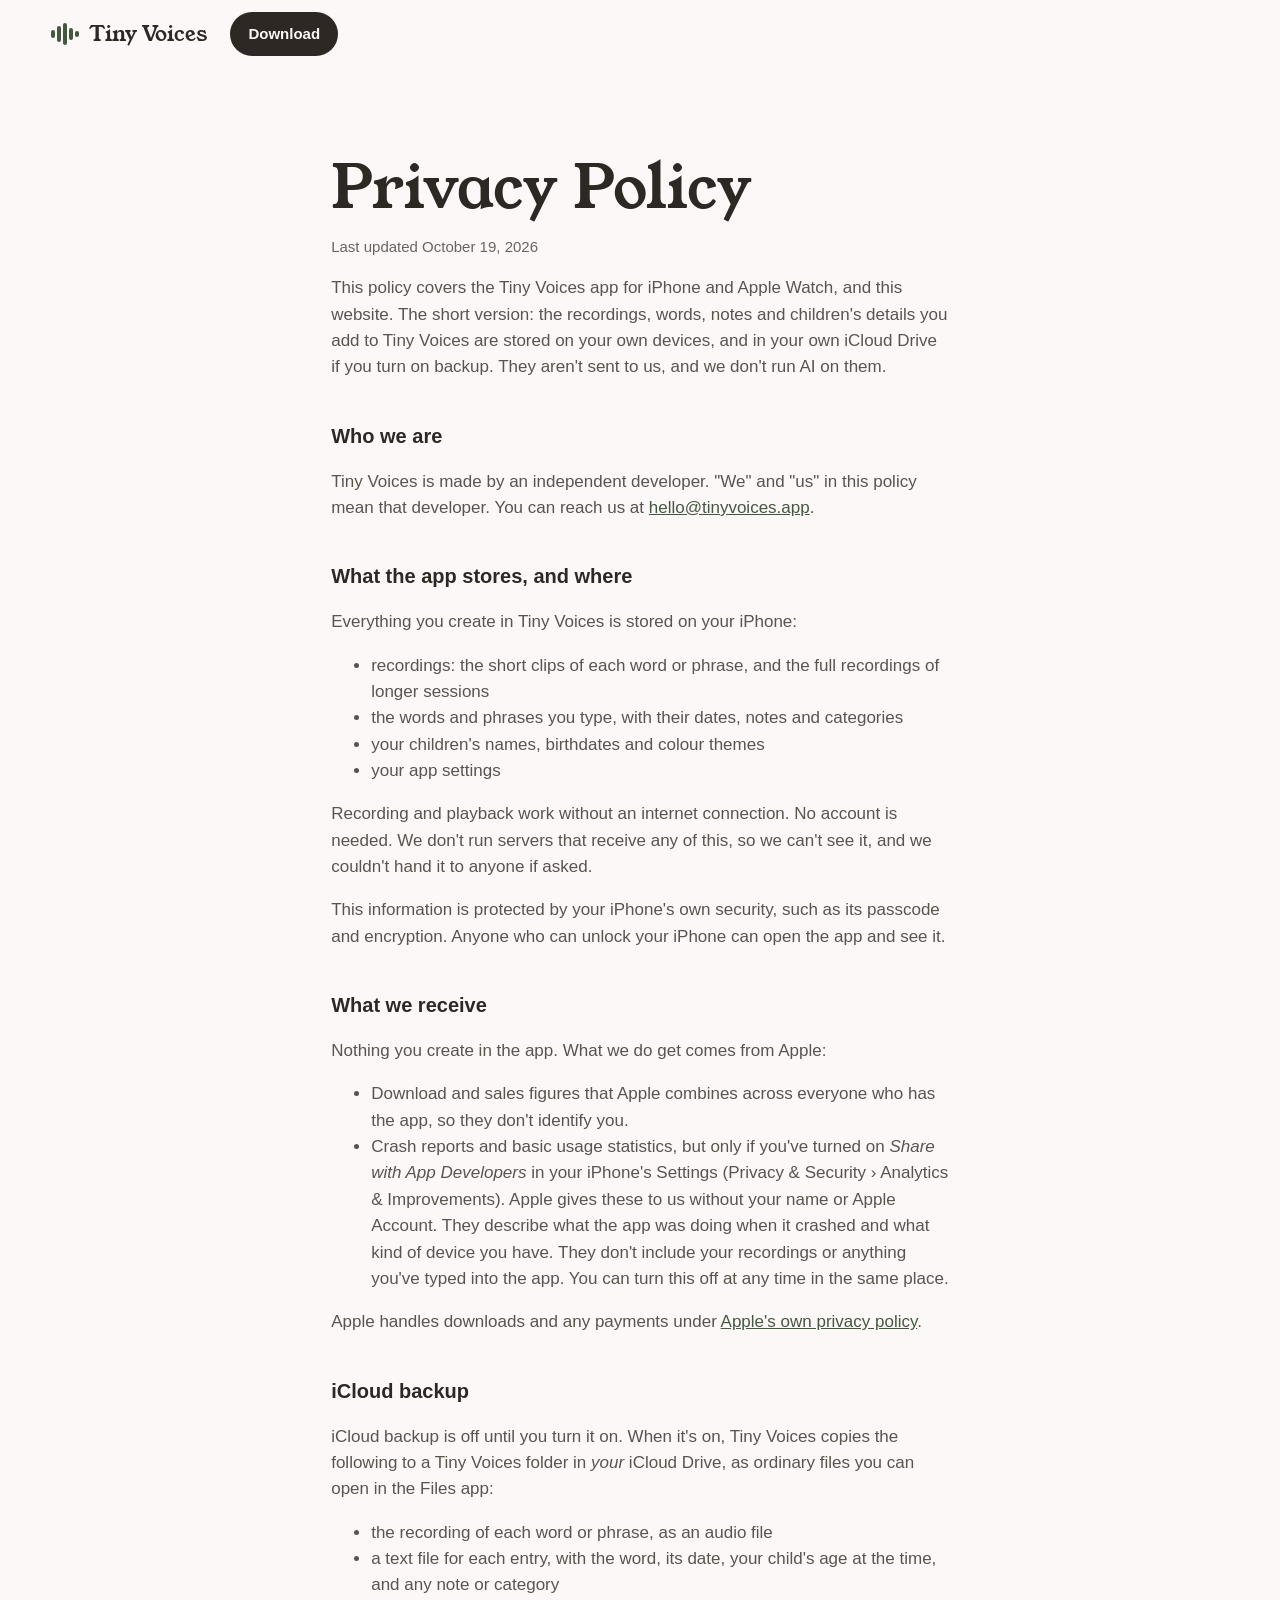
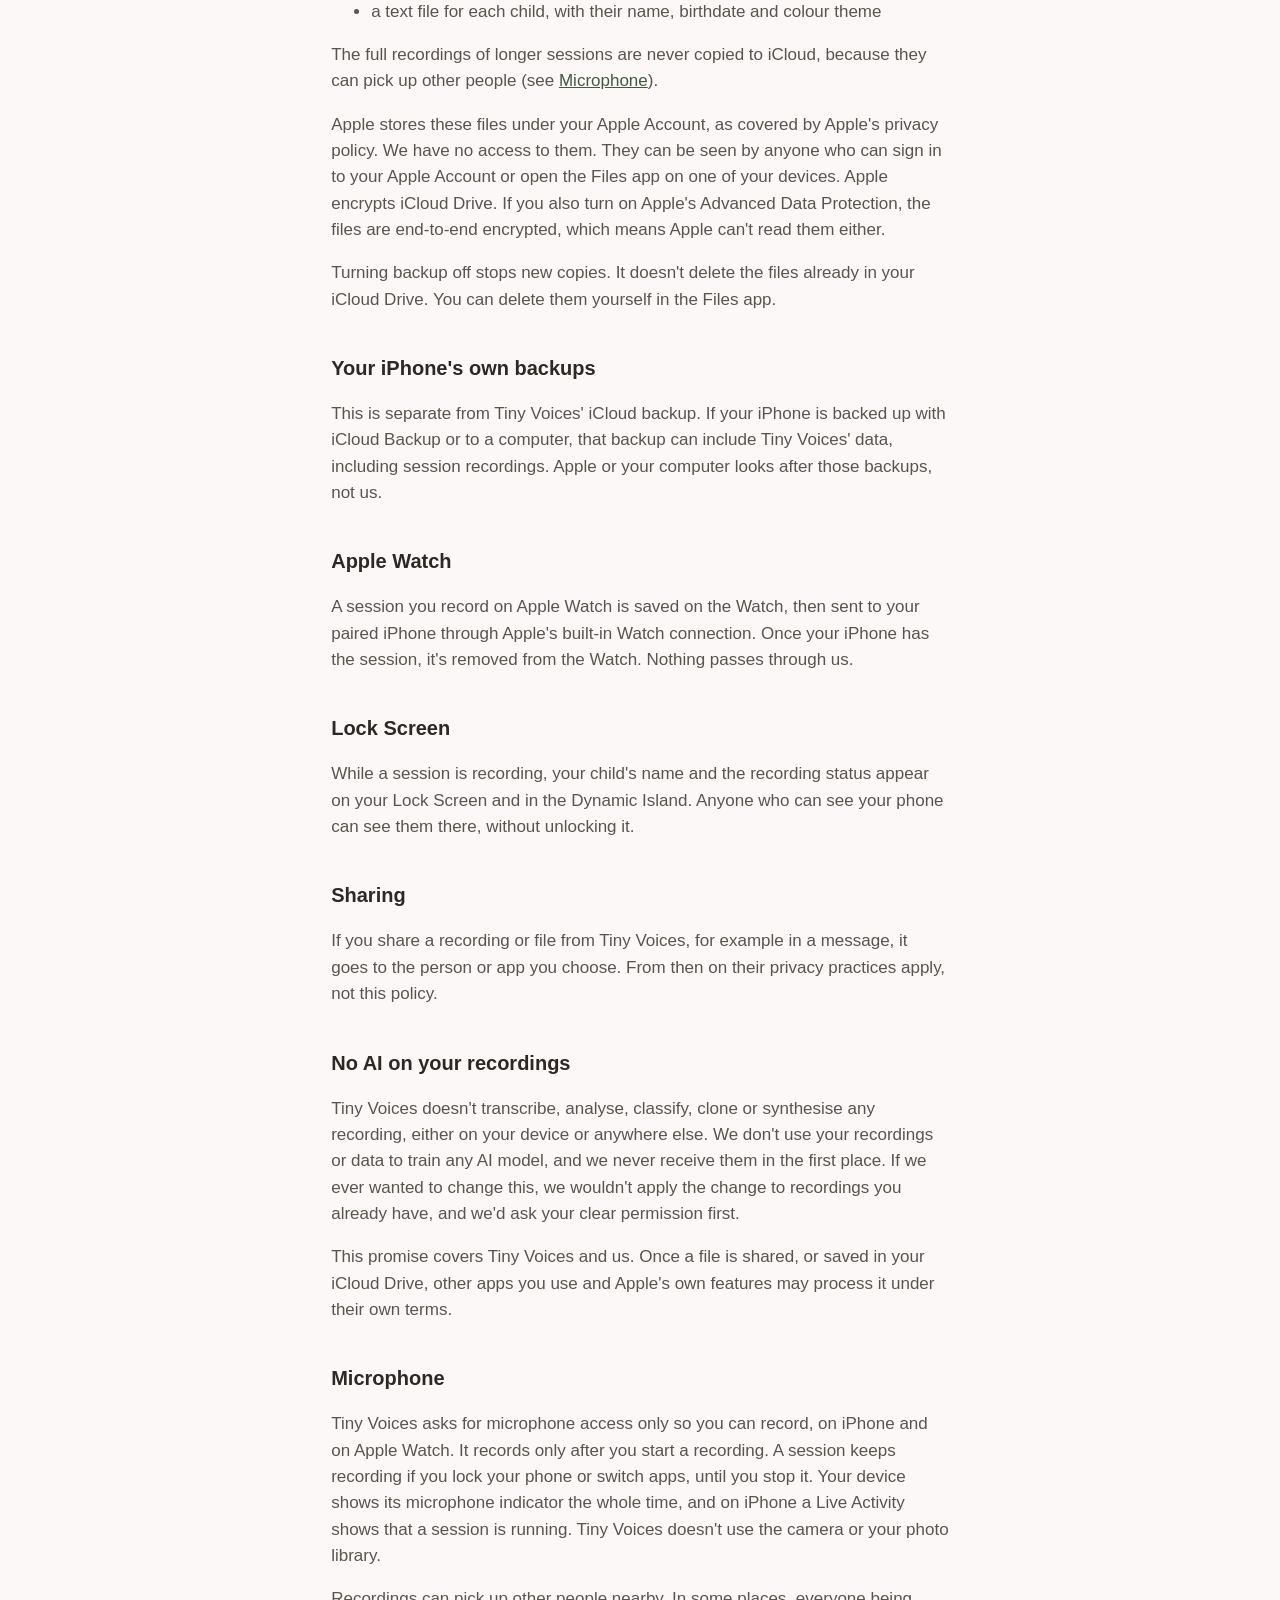
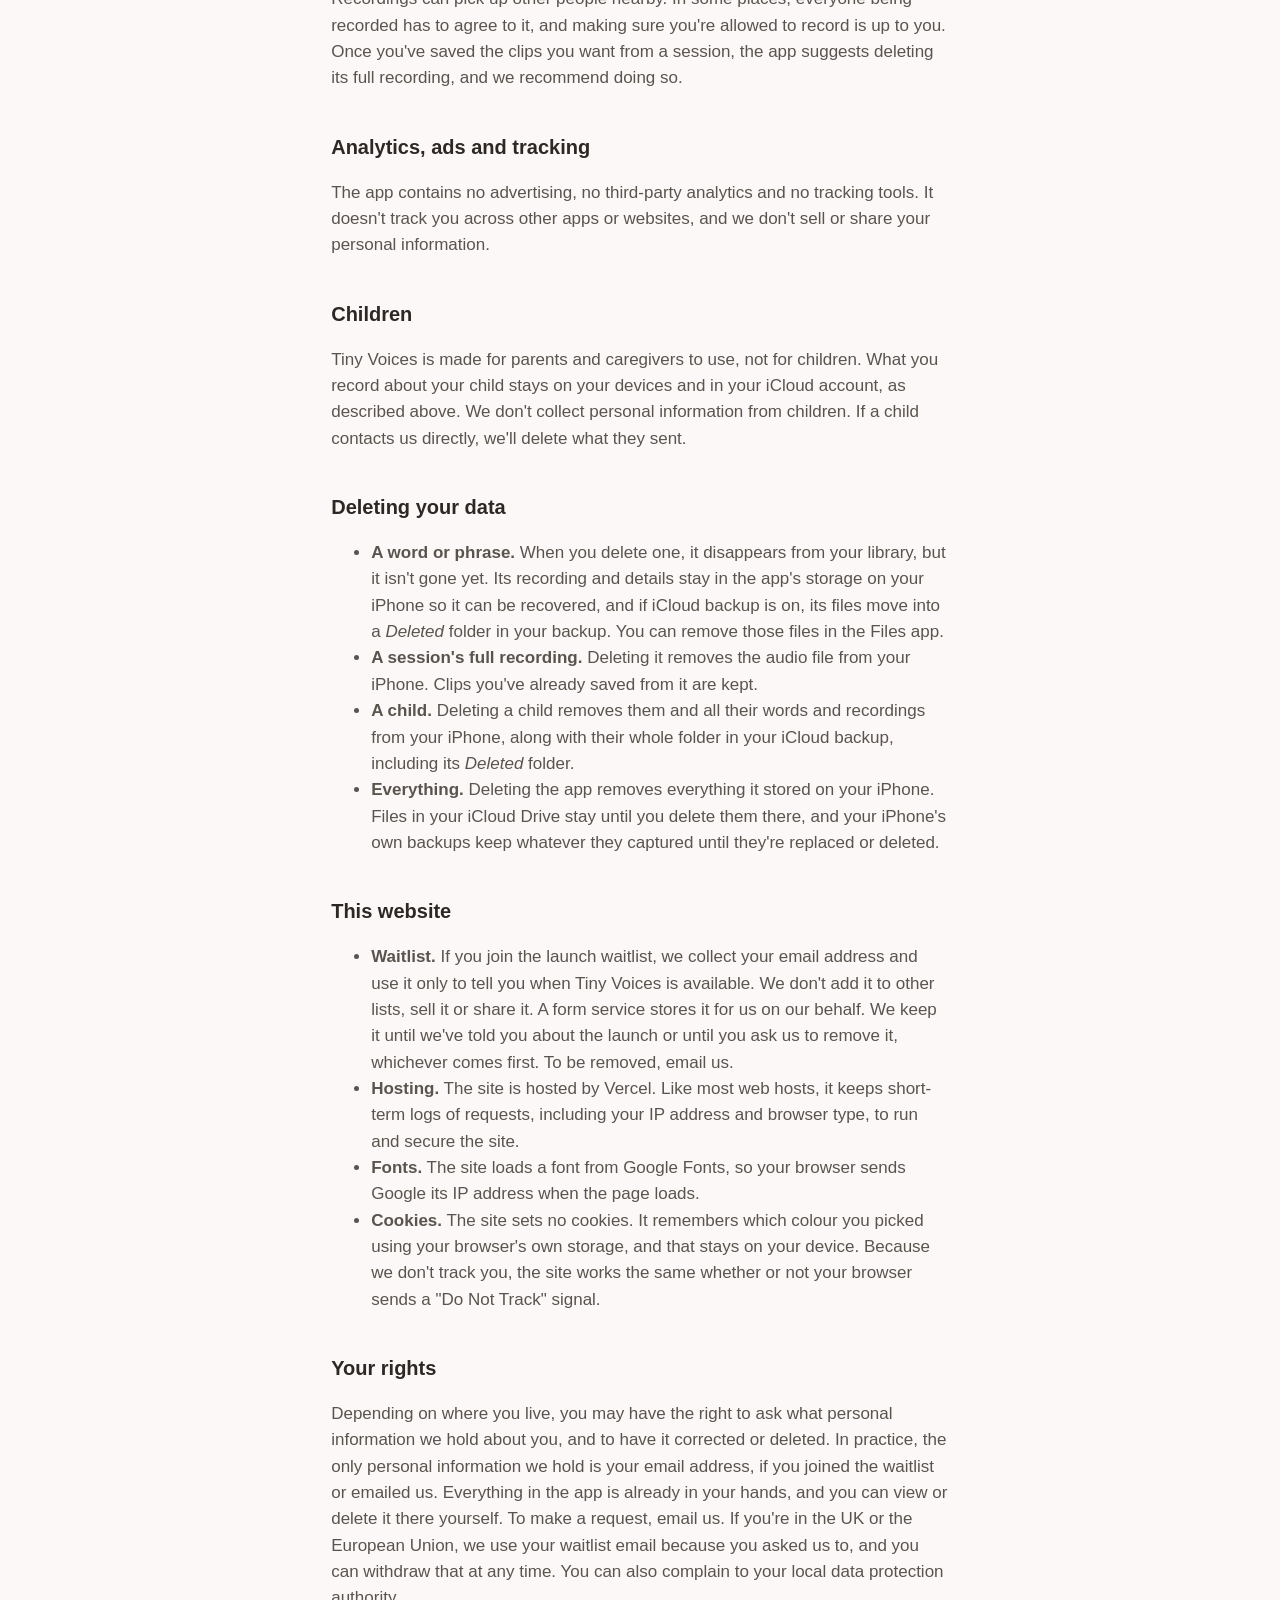
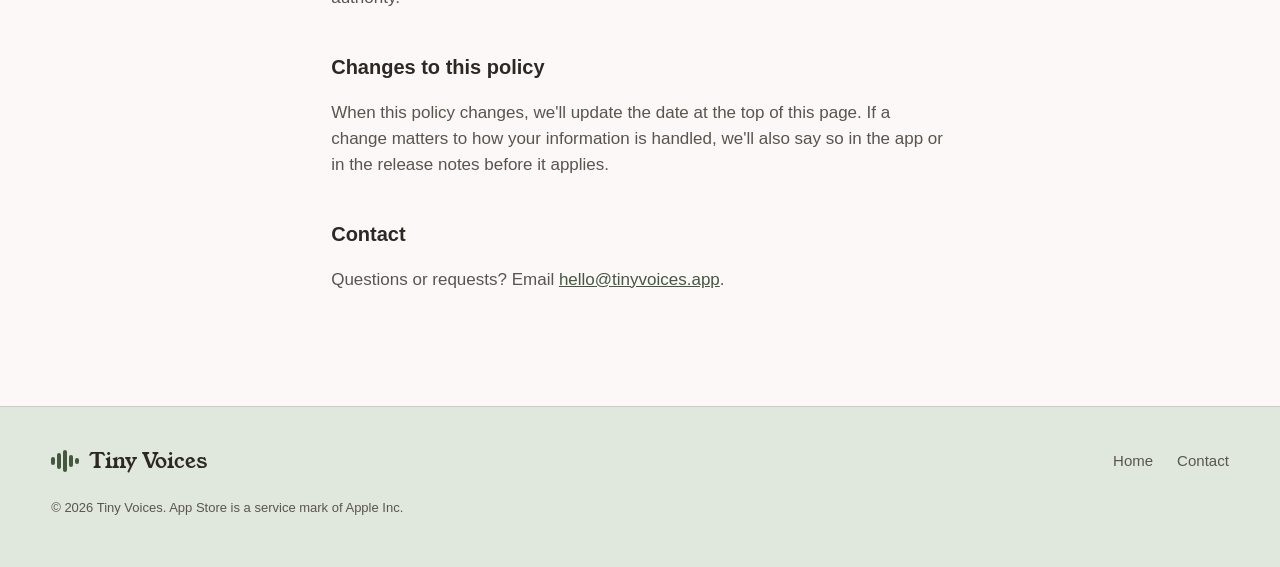
==== commit caaf4bb7: "Rewrite privacy policy to match the shipped app Checked every claim against tiny-voices main: soft d" ====
--- a/privacy.html
+++ b/privacy.html
@@ -12,10 +12,10 @@
   <link href="https://fonts.googleapis.com/css2?family=Young+Serif&display=swap" rel="stylesheet">
   <link rel="stylesheet" href="assets/tokens.css?v=579d9a0159">
   <link rel="stylesheet" href="assets/mockups.css?v=385d45b97d">
-  <link rel="stylesheet" href="assets/site.css?v=0d7fbd521b">
+  <link rel="stylesheet" href="assets/site.css?v=6f9537d23b">
 </head>
 <body>
-  <!-- Draft written from the product docs (PRD-008, ADR-0006, ADR-0008). Have it reviewed before the App Store submission. -->
+  <!-- Reviewed against the app repo on 2026-10-19; see tiny-voices-context/product/privacy-policy-review.md for open questions. Not legal advice: have a lawyer sign off before the App Store submission. -->
   <header class="nav is-scrolled">
     <div class="wrap nav__inner">
       <a class="brand" href="index.html" aria-label="Tiny Voices home">
@@ -29,39 +29,96 @@
   <main class="legal">
     <div class="wrap legal__inner">
       <h1>Privacy Policy</h1>
-      <p class="updated">Last updated October 18, 2026</p>
+      <p class="updated">Last updated October 19, 2026</p>
 
-      <p>Tiny Voices exists to keep recordings of your child safe for years, so we built it to collect as little as possible. In short: your recordings and notes stay on your devices and in your own iCloud account. We don't receive them, and we never run AI on them.</p>
+      <p>This policy covers the Tiny Voices app for iPhone and Apple Watch, and this website. The short version: the recordings, words, notes and children's details you add to Tiny Voices are stored on your own devices, and in your own iCloud Drive if you turn on backup. They aren't sent to us, and we don't run AI on them.</p>
+
+      <h2>Who we are</h2>
+      <!-- TODO before launch: replace with the legal name (and, if a company, its registered address) of whoever publishes the app on the App Store. -->
+      <p>Tiny Voices is made by an independent developer. "We" and "us" in this policy mean that developer. You can reach us at <a class="js-contact"><span class="js-contact-text">our contact address</span></a>.</p>
 
       <h2>What the app stores, and where</h2>
-      <p>Everything you create in Tiny Voices stays on your iPhone: recordings, the words and phrases you type, notes, your children's names, birthdates, photos and colours. Recording and playback work without an internet connection. We have no servers that receive this content, and no account is needed to use the app.</p>
+      <p>Everything you create in Tiny Voices is stored on your iPhone:</p>
+      <ul>
+        <li>recordings: the short clips of each word or phrase, and the full recordings of longer sessions</li>
+        <li>the words and phrases you type, with their dates, notes and categories</li>
+        <li>your children's names, birthdates and colour themes</li>
+        <li>your app settings</li>
+      </ul>
+      <p>Recording and playback work without an internet connection. No account is needed. We don't run servers that receive any of this, so we can't see it, and we couldn't hand it to anyone if asked.</p>
+      <p>This information is protected by your iPhone's own security, such as its passcode and encryption. Anyone who can unlock your iPhone can open the app and see it.</p>
+
+      <h2>What we receive</h2>
+      <p>Nothing you create in the app. What we do get comes from Apple:</p>
+      <ul>
+        <li>Download and sales figures that Apple combines across everyone who has the app, so they don't identify you.</li>
+        <li>Crash reports and basic usage statistics, but only if you've turned on <em>Share with App Developers</em> in your iPhone's Settings (Privacy &amp; Security › Analytics &amp; Improvements). Apple gives these to us without your name or Apple Account. They describe what the app was doing when it crashed and what kind of device you have. They don't include your recordings or anything you've typed into the app. You can turn this off at any time in the same place.</li>
+      </ul>
+      <p>Apple handles downloads and any payments under <a href="https://www.apple.com/legal/privacy/">Apple's own privacy policy</a>.</p>
 
       <h2>iCloud backup</h2>
-      <p>If you turn on iCloud backup, Tiny Voices copies your recordings and notes to the Tiny Voices folder in <em>your</em> iCloud Drive, as ordinary audio and text files. Apple stores those files under your Apple Account, as covered by Apple's privacy policy. We can't access them. You can turn backup off, or delete the files in the Files app, whenever you like.</p>
+      <p>iCloud backup is off until you turn it on. When it's on, Tiny Voices copies the following to a Tiny Voices folder in <em>your</em> iCloud Drive, as ordinary files you can open in the Files app:</p>
+      <ul>
+        <li>the recording of each word or phrase, as an audio file</li>
+        <li>a text file for each entry, with the word, its date, your child's age at the time, and any note or category</li>
+        <li>a text file for each child, with their name, birthdate and colour theme</li>
+      </ul>
+      <p>The full recordings of longer sessions are never copied to iCloud, because they can pick up other people (see <a href="#microphone">Microphone</a>).</p>
+      <p>Apple stores these files under your Apple Account, as covered by Apple's privacy policy. We have no access to them. They can be seen by anyone who can sign in to your Apple Account or open the Files app on one of your devices. Apple encrypts iCloud Drive. If you also turn on Apple's Advanced Data Protection, the files are end-to-end encrypted, which means Apple can't read them either.</p>
+      <p>Turning backup off stops new copies. It doesn't delete the files already in your iCloud Drive. You can delete them yourself in the Files app.</p>
+
+      <h2>Your iPhone's own backups</h2>
+      <p>This is separate from Tiny Voices' iCloud backup. If your iPhone is backed up with iCloud Backup or to a computer, that backup can include Tiny Voices' data, including session recordings. Apple or your computer looks after those backups, not us.</p>
 
       <h2>Apple Watch</h2>
-      <p>Sessions recorded on Apple Watch go straight from your Watch to your paired iPhone. Once your iPhone has a session, it's removed from the Watch.</p>
+      <p>A session you record on Apple Watch is saved on the Watch, then sent to your paired iPhone through Apple's built-in Watch connection. Once your iPhone has the session, it's removed from the Watch. Nothing passes through us.</p>
 
-      <h2>No AI, ever</h2>
-      <p>Tiny Voices doesn't transcribe, analyse, classify, clone or synthesise any recording, on your device or anywhere else. We don't use your recordings or data to train any model.</p>
+      <h2>Lock Screen</h2>
+      <p>While a session is recording, your child's name and the recording status appear on your Lock Screen and in the Dynamic Island. Anyone who can see your phone can see them there, without unlocking it.</p>
 
-      <h2>Microphone and camera</h2>
-      <p>Tiny Voices asks for microphone access, and camera access for video, only so you can record. Recording happens only when you start it, and iOS shows its recording indicator the whole time. Session recordings can pick up other people nearby, so we suggest deleting a session's full recording once you've clipped what you want. The app will remind you.</p>
+      <h2>Sharing</h2>
+      <p>If you share a recording or file from Tiny Voices, for example in a message, it goes to the person or app you choose. From then on their privacy practices apply, not this policy.</p>
+
+      <h2>No AI on your recordings</h2>
+      <p>Tiny Voices doesn't transcribe, analyse, classify, clone or synthesise any recording, either on your device or anywhere else. We don't use your recordings or data to train any AI model, and we never receive them in the first place. If we ever wanted to change this, we wouldn't apply the change to recordings you already have, and we'd ask your clear permission first.</p>
+      <p>This promise covers Tiny Voices and us. Once a file is shared, or saved in your iCloud Drive, other apps you use and Apple's own features may process it under their own terms.</p>
+
+      <h2 id="microphone">Microphone</h2>
+      <p>Tiny Voices asks for microphone access only so you can record, on iPhone and on Apple Watch. It records only after you start a recording. A session keeps recording if you lock your phone or switch apps, until you stop it. Your device shows its microphone indicator the whole time, and on iPhone a Live Activity shows that a session is running. Tiny Voices doesn't use the camera or your photo library.</p>
+      <p>Recordings can pick up other people nearby. In some places, everyone being recorded has to agree to it, and making sure you're allowed to record is up to you. Once you've saved the clips you want from a session, the app suggests deleting its full recording, and we recommend doing so.</p>
 
       <h2>Analytics, ads and tracking</h2>
-      <p>The app contains no advertising, no third-party analytics and no tracking SDKs, and it does not track you across other apps or websites. If you choose to share crash reports with developers through Apple, Apple gives us anonymous diagnostic data that doesn't include your recordings.</p>
+      <p>The app contains no advertising, no third-party analytics and no tracking tools. It doesn't track you across other apps or websites, and we don't sell or share your personal information.</p>
+
+      <h2>Children</h2>
+      <p>Tiny Voices is made for parents and caregivers to use, not for children. What you record about your child stays on your devices and in your iCloud account, as described above. We don't collect personal information from children. If a child contacts us directly, we'll delete what they sent.</p>
+
+      <h2>Deleting your data</h2>
+      <ul>
+        <li><strong>A word or phrase.</strong> When you delete one, it disappears from your library, but it isn't gone yet. Its recording and details stay in the app's storage on your iPhone so it can be recovered, and if iCloud backup is on, its files move into a <em>Deleted</em> folder in your backup. You can remove those files in the Files app.</li>
+        <!-- TODO: once build-plan 1.20's 30-day bin ships, replace the item above with how and when deleted words are permanently removed. -->
+        <li><strong>A session's full recording.</strong> Deleting it removes the audio file from your iPhone. Clips you've already saved from it are kept.</li>
+        <li><strong>A child.</strong> Deleting a child removes them and all their words and recordings from your iPhone, along with their whole folder in your iCloud backup, including its <em>Deleted</em> folder.</li>
+        <li><strong>Everything.</strong> Deleting the app removes everything it stored on your iPhone. Files in your iCloud Drive stay until you delete them there, and your iPhone's own backups keep whatever they captured until they're replaced or deleted.</li>
+      </ul>
 
       <h2>This website</h2>
-      <p>If you join the launch waitlist, we store your email address, use it only to tell you when Tiny Voices is available, and delete it on request. A third-party form service may process the address on our behalf. Our hosting provider keeps standard server logs, and the site loads fonts from Google Fonts. The site sets no advertising or tracking cookies. It remembers which colour you picked in your own browser, and that never leaves your device.</p>
+      <ul>
+        <li><strong>Waitlist.</strong> If you join the launch waitlist, we collect your email address and use it only to tell you when Tiny Voices is available. We don't add it to other lists, sell it or share it. A form service stores it for us on our behalf. We keep it until we've told you about the launch or until you ask us to remove it, whichever comes first. To be removed, email us.</li>
+        <!-- TODO when waitlistEndpoint is set: name the form service (e.g. "Formspree, in the United States") in the item above. -->
+        <li><strong>Hosting.</strong> The site is hosted by Vercel. Like most web hosts, it keeps short-term logs of requests, including your IP address and browser type, to run and secure the site.</li>
+        <li><strong>Fonts.</strong> The site loads a font from Google Fonts, so your browser sends Google its IP address when the page loads.</li>
+        <li><strong>Cookies.</strong> The site sets no cookies. It remembers which colour you picked using your browser's own storage, and that stays on your device. Because we don't track you, the site works the same whether or not your browser sends a "Do Not Track" signal.</li>
+      </ul>
 
-      <h2>Children</h2>
-      <p>Tiny Voices is made for parents and caregivers, not for children to use themselves. Recordings of children stay on the parent's devices and iCloud account, as described above. We don't knowingly collect personal information from children.</p>
+      <h2>Your rights</h2>
+      <p>Depending on where you live, you may have the right to ask what personal information we hold about you, and to have it corrected or deleted. In practice, the only personal information we hold is your email address, if you joined the waitlist or emailed us. Everything in the app is already in your hands, and you can view or delete it there yourself. To make a request, email us. If you're in the UK or the European Union, we use your waitlist email because you asked us to, and you can withdraw that at any time. You can also complain to your local data protection authority.</p>
 
-      <h2>Deleting your data</h2>
-      <p>Delete any word, phrase or recording in the app. Deleting the app removes everything stored on your iPhone. iCloud backup files stay in your iCloud Drive until you delete them there.</p>
+      <h2>Changes to this policy</h2>
+      <p>When this policy changes, we'll update the date at the top of this page. If a change matters to how your information is handled, we'll also say so in the app or in the release notes before it applies.</p>
 
-      <h2>Changes and contact</h2>
-      <p>If this policy changes, we'll update the date at the top of this page. Questions? Email <a class="js-contact"><span class="js-contact-text">us</span></a>.</p>
+      <h2>Contact</h2>
+      <p>Questions or requests? Email <a class="js-contact"><span class="js-contact-text">us</span></a>.</p>
     </div>
   </main>
 
--- a/assets/site.css
+++ b/assets/site.css
@@ -77,7 +77,7 @@
 .brand { display: inline-flex; align-items: center; gap: 10px; text-decoration: none; }
 .brand__name { font-family: var(--display); font-size: 21px; letter-spacing: -.01em; }
 .brand__mark { display: inline-flex; align-items: center; gap: 2.5px; height: 22px; }
-.brand__mark i { display: block; width: 3.5px; border-radius: 3px; background: var(--accent-deep); }
+.brand__mark i { display: block; width: 3.5px; border-radius: 3px; background: var(--accent-ink); } /* ink lightens in dark mode, where the hero is the deep colour */
 .brand__mark i:nth-child(1) { height: 8px; } .brand__mark i:nth-child(2) { height: 16px; }
 .brand__mark i:nth-child(3) { height: 22px; } .brand__mark i:nth-child(4) { height: 12px; }
 .brand__mark i:nth-child(5) { height: 6px; }
@@ -199,7 +199,6 @@
 .tap-btn .ico { width: 28px; height: 28px; }
 .tap-ring { position: absolute; width: 72px; height: 72px; border-radius: 50%; border: 2px solid var(--recording-active); animation: ring 2.4s var(--ease) infinite; }
 @keyframes ring { from { transform: scale(1); opacity: .7; } to { transform: scale(2); opacity: 0; } }
-.path__art--name { width: 160px; }
 .field { width: 190px; background: var(--surface-primary); border: 1.5px solid var(--accent-primary); border-radius: var(--r-md); padding: 10px 14px; display: flex; flex-direction: column; box-shadow: 0 10px 24px -14px rgba(45,40,36,.45); }
 .field__label { font-size: 12px; color: var(--text-muted); }
 .field__val { font-size: 17px; font-weight: 600; white-space: nowrap; }
@@ -219,7 +218,12 @@
   .path__stop { grid-template-columns: 100px 1fr; }
   .path__art { width: 100px; height: 100px; transform: none; }
   .path__art .tap-btn, .path__art .tap-ring { width: 56px; height: 56px; }
-  .path__art .field { width: 150px; transform: scale(.66); }
+  /* Sized to fit inside the circle: Safari start-aligns a grid item that overflows its track */
+  .path__art .field { width: 98px; padding: 7px 8px; border-radius: var(--r-sm); }
+  .path__art .field__val { letter-spacing: -.01em; }
+  .path__art .field__label { display: none; }
+  .path__art .field__val { font-size: 13px; }
+  .path__art .caret { height: 14px; }
   .mini-wave--big { height: 38px; gap: 2px; } .mini-wave--big i { width: 3px; }
 }
 
@@ -268,6 +272,7 @@
   .band__head { grid-template-columns: 1fr; }
   .timeline__track { height: 240px; }
   .flag:nth-child(n+4) { display: none; }
+  .wave--timeline i:nth-child(2n) { display: none; } /* 120 fixed-width bars need 360px */
 }
 
 /* ---------- Look back: a timeline of firsts ---------- */
@@ -293,6 +298,7 @@
 /* ---------- Promise ---------- */
 .promise { background: var(--promise-bg); color: #F5F2EE; padding: clamp(88px, 11vw, 150px) 0; border-radius: clamp(32px, 5vw, 72px); margin: 0 clamp(0px, 1.2vw, 16px); transition: background-color .5s var(--ease); }
 .promise .title { color: #F5F2EE; }
+.promise__grid > * { min-width: 0; } /* long filenames in the Files mockup must not widen the column */
 .promise__grid { display: grid; grid-template-columns: 1.1fr 1fr; gap: clamp(40px, 6vw, 96px); align-items: center; }
 .promise__copy > p { color: #CFCAC3; font-size: 18px; line-height: 1.65; max-width: 32em; margin: 28px 0 0; }
 .vows { list-style: none; margin: 36px 0 0; padding: 0; display: grid; gap: 14px; }
